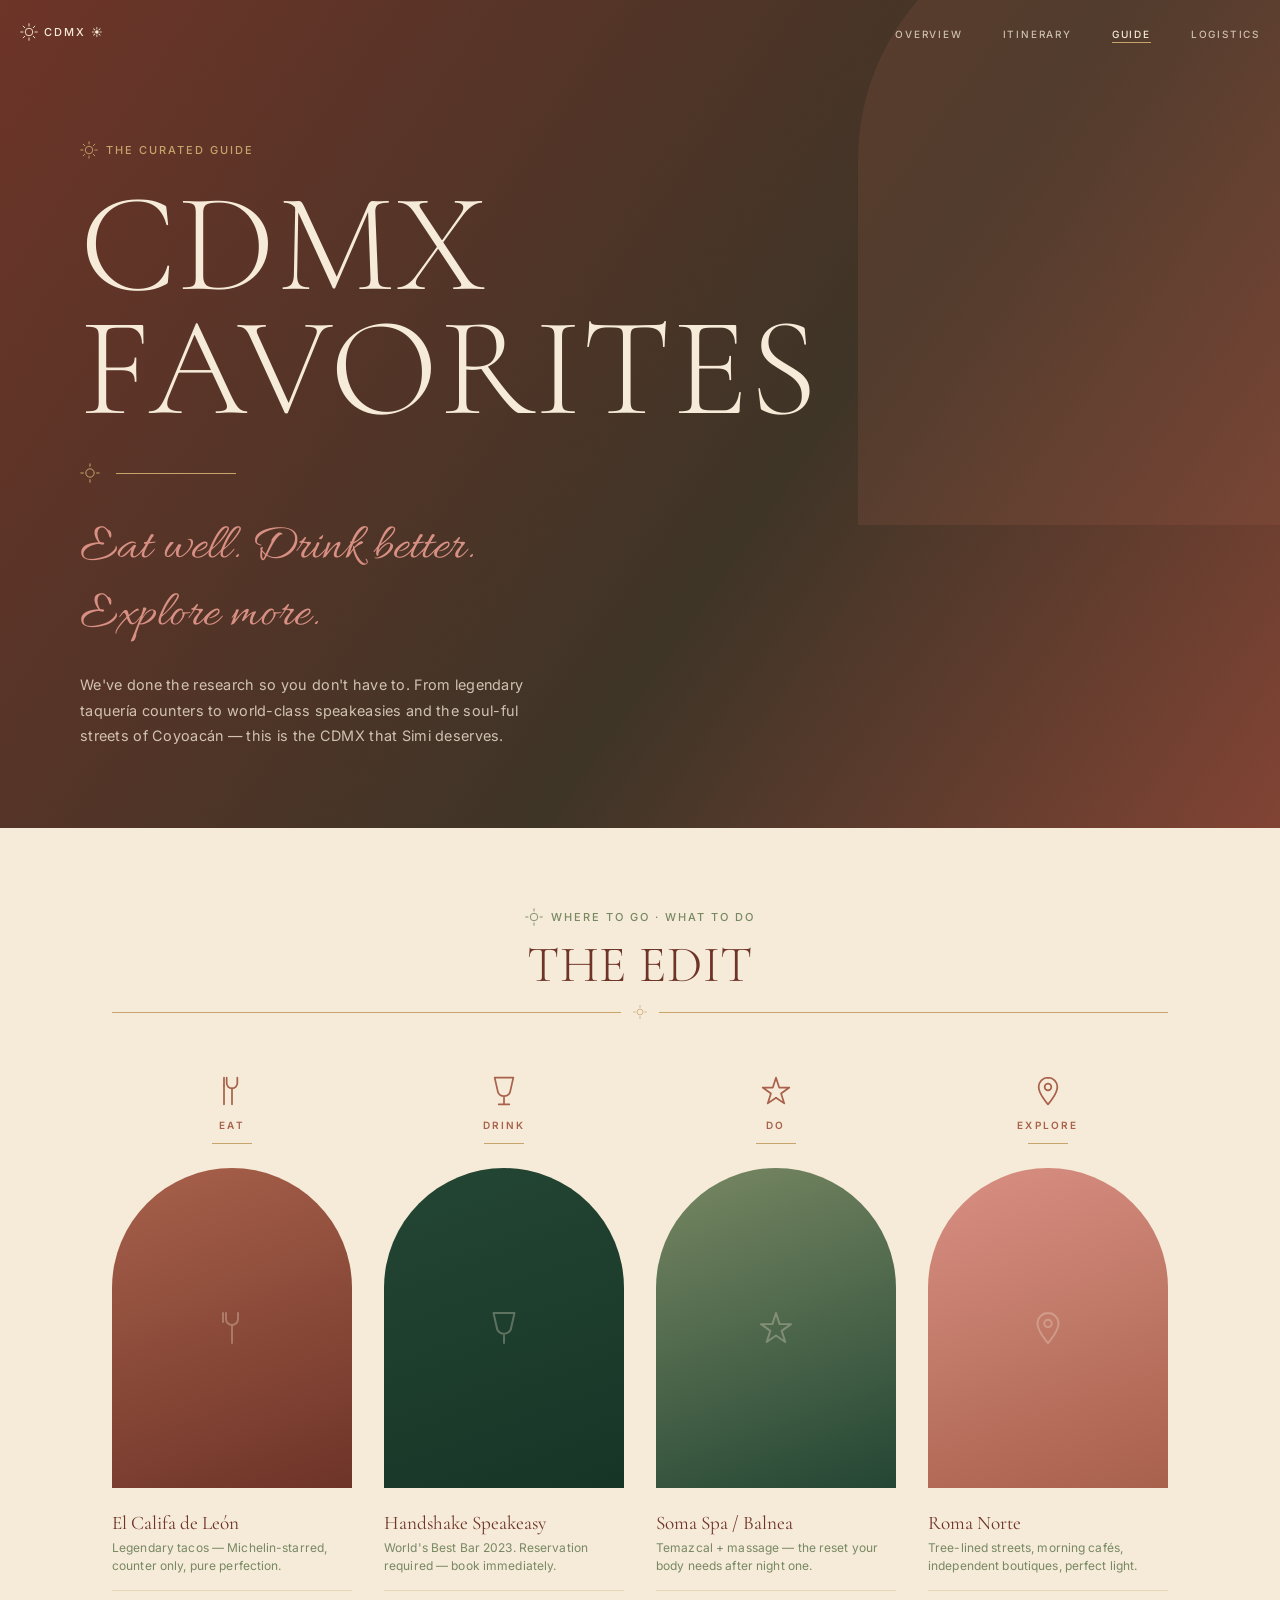
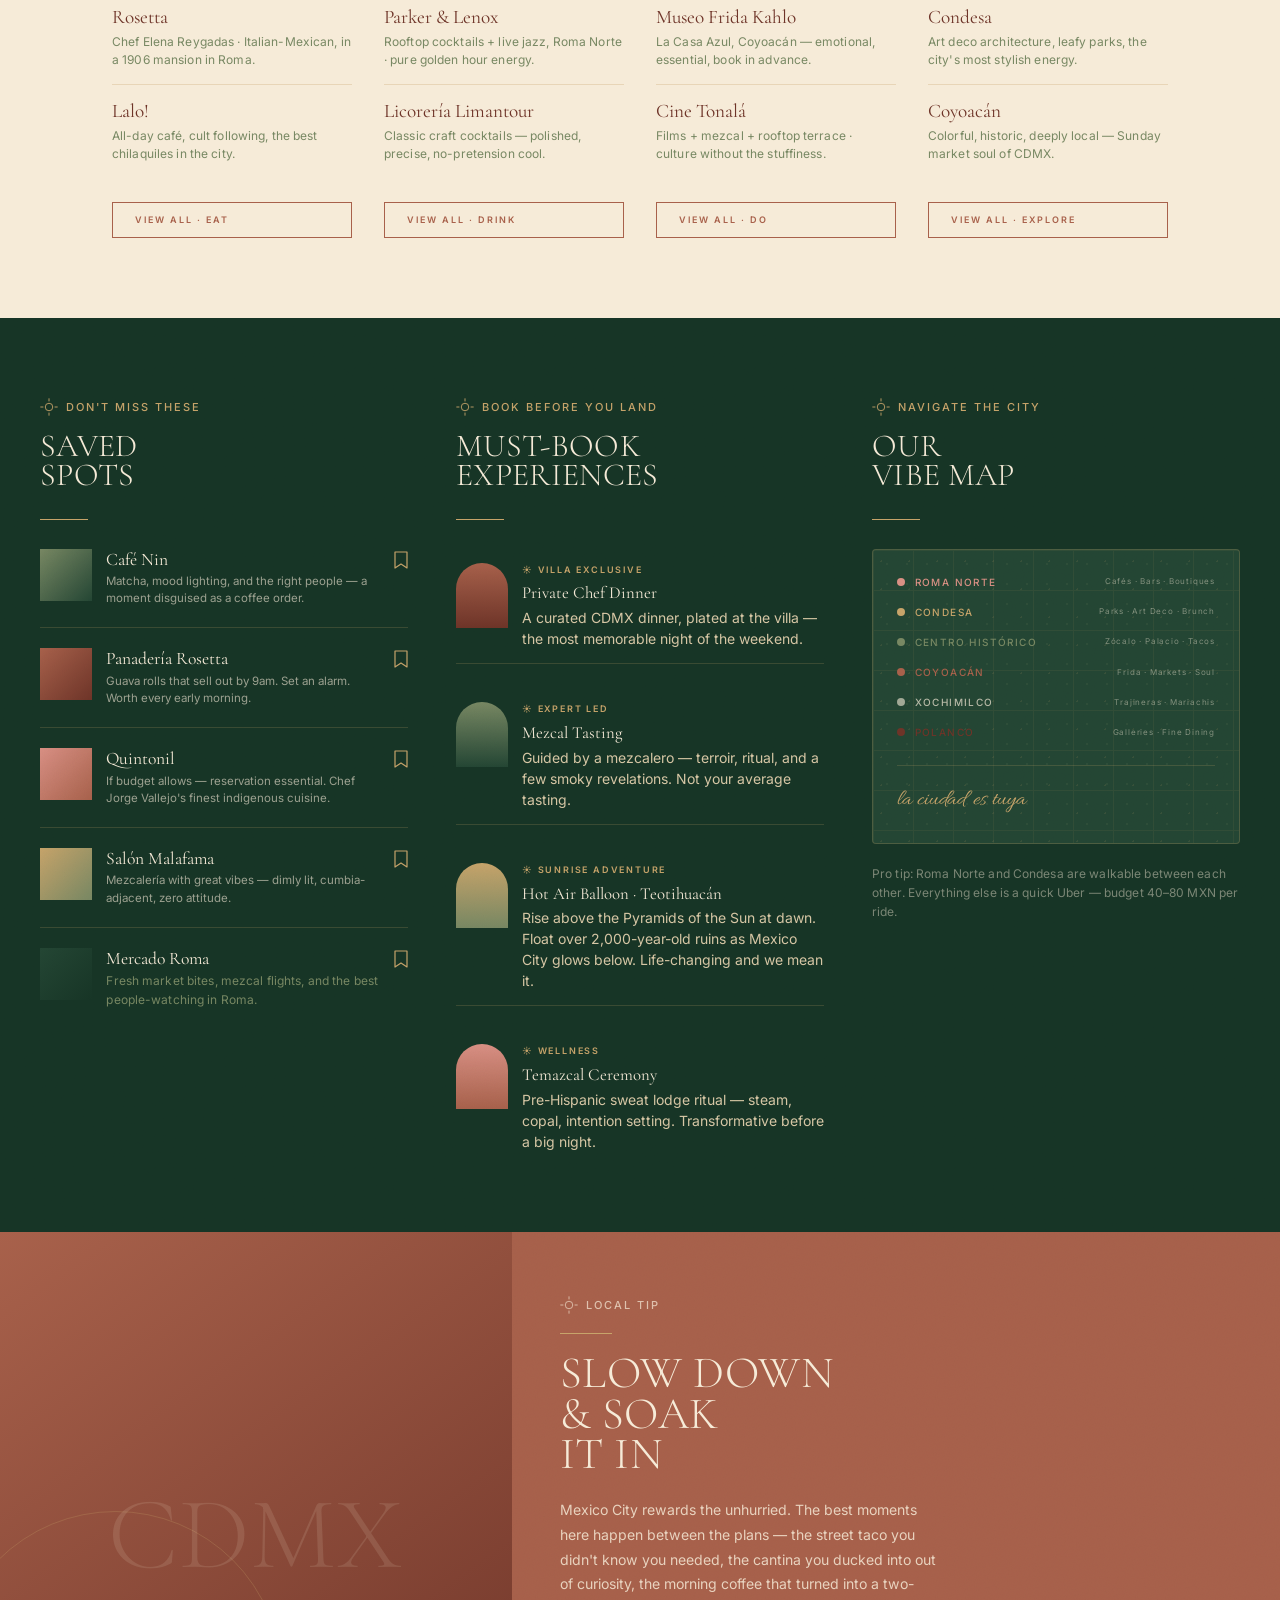
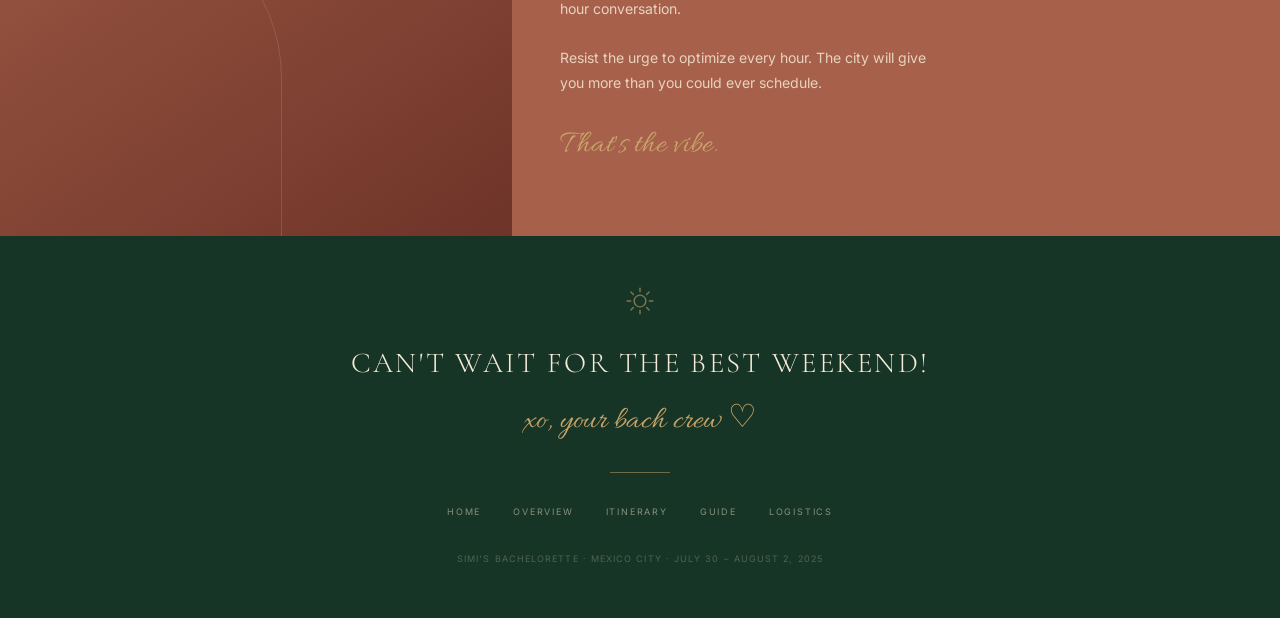
==== guide.html @ e6589596 "Build out full site — CSS system, all 5 pages, unified class names - Add layered CSS system: tokens " ====
<!DOCTYPE html>
<html lang="en">
<head>
  <meta charset="UTF-8" />
  <meta name="viewport" content="width=device-width, initial-scale=1.0" />
  <title>The Guide · Simi's Bachelorette · CDMX</title>

  <!-- Google Fonts -->
  <link rel="preconnect" href="https://fonts.googleapis.com" />
  <link rel="preconnect" href="https://fonts.gstatic.com" crossorigin />
  <link href="https://fonts.googleapis.com/css2?family=Cormorant+Garamond:ital,wght@0,300;0,400;0,500;0,600;1,300;1,400&family=Inter:wght@300;400;500;600&family=Allura&display=swap" rel="stylesheet" />
  <link rel="stylesheet" href="css/guide.css" />
  <link rel="stylesheet" href="css/responsive.css" />

</head>

<body>

  <!-- =========================================================
       NAVIGATION
  ========================================================= -->
  <nav class="site-nav" aria-label="Main navigation">

    <!-- Logo -->
    <a href="index.html" class="nav-logo">
      <!-- Sun / face SVG -->
      <svg class="sun-icon" viewBox="0 0 24 24" fill="none" xmlns="http://www.w3.org/2000/svg" aria-hidden="true">
        <circle cx="12" cy="12" r="5" stroke="currentColor" stroke-width="1.2"/>
        <line x1="12" y1="1" x2="12" y2="4" stroke="currentColor" stroke-width="1.2" stroke-linecap="round"/>
        <line x1="12" y1="20" x2="12" y2="23" stroke="currentColor" stroke-width="1.2" stroke-linecap="round"/>
        <line x1="1" y1="12" x2="4" y2="12" stroke="currentColor" stroke-width="1.2" stroke-linecap="round"/>
        <line x1="20" y1="12" x2="23" y2="12" stroke="currentColor" stroke-width="1.2" stroke-linecap="round"/>
        <line x1="4.22" y1="4.22" x2="6.34" y2="6.34" stroke="currentColor" stroke-width="1.2" stroke-linecap="round"/>
        <line x1="17.66" y1="17.66" x2="19.78" y2="19.78" stroke="currentColor" stroke-width="1.2" stroke-linecap="round"/>
        <line x1="19.78" y1="4.22" x2="17.66" y2="6.34" stroke="currentColor" stroke-width="1.2" stroke-linecap="round"/>
        <line x1="6.34" y1="17.66" x2="4.22" y2="19.78" stroke="currentColor" stroke-width="1.2" stroke-linecap="round"/>
      </svg>
      CDMX ☀
    </a>

    <!-- Desktop nav links -->
    <ul class="nav-links" id="navLinks">
      <li><a href="overview.html">Overview</a></li>
      <li><a href="itinerary.html">Itinerary</a></li>
      <li><a href="guide.html" class="active">Guide</a></li>
      <li><a href="logistics.html">Logistics</a></li>
    </ul>

    <!-- Mobile hamburger -->
    <button class="nav-hamburger" id="navToggle" aria-label="Toggle menu">
      <span></span>
      <span></span>
      <span></span>
    </button>

  </nav>


  <!-- =========================================================
       1. HERO
  ========================================================= -->
  <section class="guide-hero grain-overlay">
    <div class="guide-hero__bg"></div>
    <div class="guide-hero__arch-deco"></div>

    <div class="guide-hero__content container">

      <!-- Eyebrow -->
      <p class="eyebrow guide-hero__eyebrow">
        <svg class="sun-icon" viewBox="0 0 24 24" fill="none" aria-hidden="true">
          <circle cx="12" cy="12" r="5" stroke="currentColor" stroke-width="1.2"/>
          <line x1="12" y1="1" x2="12" y2="4" stroke="currentColor" stroke-width="1.2" stroke-linecap="round"/>
          <line x1="12" y1="20" x2="12" y2="23" stroke="currentColor" stroke-width="1.2" stroke-linecap="round"/>
          <line x1="1" y1="12" x2="4" y2="12" stroke="currentColor" stroke-width="1.2" stroke-linecap="round"/>
          <line x1="20" y1="12" x2="23" y2="12" stroke="currentColor" stroke-width="1.2" stroke-linecap="round"/>
          <line x1="4.22" y1="4.22" x2="6.34" y2="6.34" stroke="currentColor" stroke-width="1.2" stroke-linecap="round"/>
          <line x1="17.66" y1="17.66" x2="19.78" y2="19.78" stroke="currentColor" stroke-width="1.2" stroke-linecap="round"/>
          <line x1="19.78" y1="4.22" x2="17.66" y2="6.34" stroke="currentColor" stroke-width="1.2" stroke-linecap="round"/>
          <line x1="6.34" y1="17.66" x2="4.22" y2="19.78" stroke="currentColor" stroke-width="1.2" stroke-linecap="round"/>
        </svg>
        The Curated Guide
      </p>

      <!-- Headline -->
      <h1 class="guide-hero__headline">
        CDMX<br>FAVORITES
      </h1>

      <!-- Ornament line -->
      <div class="guide-hero__ornament">
        <svg width="20" height="20" viewBox="0 0 24 24" fill="none" aria-hidden="true">
          <circle cx="12" cy="12" r="5" stroke="#C7A46A" stroke-width="1.2"/>
          <line x1="12" y1="1" x2="12" y2="4" stroke="#C7A46A" stroke-width="1.2" stroke-linecap="round"/>
          <line x1="12" y1="20" x2="12" y2="23" stroke="#C7A46A" stroke-width="1.2" stroke-linecap="round"/>
          <line x1="1" y1="12" x2="4" y2="12" stroke="#C7A46A" stroke-width="1.2" stroke-linecap="round"/>
          <line x1="20" y1="12" x2="23" y2="12" stroke="#C7A46A" stroke-width="1.2" stroke-linecap="round"/>
        </svg>
      </div>

      <!-- Script -->
      <span class="guide-hero__script">Eat well. Drink better.<br>Explore more.</span>

      <!-- Body -->
      <p class="guide-hero__body">
        We've done the research so you don't have to. From legendary taquería counters
        to world-class speakeasies and the soul-ful streets of Coyoacán — this is the
        CDMX that Simi deserves.
      </p>

    </div>
  </section>


  <!-- =========================================================
       2. CATEGORY GRID
  ========================================================= -->
  <section class="category-section">
    <div class="container">

      <!-- Section header -->
      <div class="category-section__header">
        <p class="eyebrow category-section__pre-eyebrow">
          <svg class="sun-icon" viewBox="0 0 24 24" fill="none" aria-hidden="true" style="color: var(--color-sage);">
            <circle cx="12" cy="12" r="5" stroke="currentColor" stroke-width="1.2"/>
            <line x1="12" y1="1" x2="12" y2="4" stroke="currentColor" stroke-width="1.2" stroke-linecap="round"/>
            <line x1="12" y1="20" x2="12" y2="23" stroke="currentColor" stroke-width="1.2" stroke-linecap="round"/>
            <line x1="1" y1="12" x2="4" y2="12" stroke="currentColor" stroke-width="1.2" stroke-linecap="round"/>
            <line x1="20" y1="12" x2="23" y2="12" stroke="currentColor" stroke-width="1.2" stroke-linecap="round"/>
          </svg>
          Where to go · What to do
        </p>
        <h2 class="category-section__title">The Edit</h2>
        <div class="gold-divider--centered" aria-hidden="true">
          <svg width="14" height="14" viewBox="0 0 24 24" fill="none">
            <circle cx="12" cy="12" r="5" stroke="#C7A46A" stroke-width="1.3"/>
            <line x1="12" y1="1" x2="12" y2="4" stroke="#C7A46A" stroke-width="1.3" stroke-linecap="round"/>
            <line x1="12" y1="20" x2="12" y2="23" stroke="#C7A46A" stroke-width="1.3" stroke-linecap="round"/>
            <line x1="1" y1="12" x2="4" y2="12" stroke="#C7A46A" stroke-width="1.3" stroke-linecap="round"/>
            <line x1="20" y1="12" x2="23" y2="12" stroke="#C7A46A" stroke-width="1.3" stroke-linecap="round"/>
          </svg>
        </div>
      </div>

      <!-- 4-column grid -->
      <div class="category-grid">

        <!-- ── EAT ── -->
        <div class="category-col">
          <div class="category-col__header">
            <!-- Fork icon -->
            <svg class="category-col__icon" viewBox="0 0 24 24" fill="none" aria-hidden="true">
              <path d="M8 2v4a4 4 0 0 0 4 4 4 4 0 0 0 4-4V2" stroke="currentColor" stroke-width="1.3" stroke-linecap="round"/>
              <line x1="12" y1="10" x2="12" y2="22" stroke="currentColor" stroke-width="1.3" stroke-linecap="round"/>
              <path d="M6 2v6" stroke="currentColor" stroke-width="1.3" stroke-linecap="round"/>
              <line x1="6" y1="8" x2="6" y2="22" stroke="currentColor" stroke-width="1.3" stroke-linecap="round"/>
            </svg>
            <span class="category-col__label">EAT</span>
            <div class="category-col__divider"></div>
          </div>

          <!-- Arched image -->
          <div class="category-col__arch" aria-hidden="true">
            <!-- images/guide-eat.jpg when available -->
            <div style="width:100%;height:100%;background:linear-gradient(160deg,#A8614B 0%,#6E3428 100%);display:flex;align-items:center;justify-content:center;">
              <svg width="36" height="36" viewBox="0 0 24 24" fill="none" opacity="0.3">
                <path d="M8 2v4a4 4 0 0 0 4 4 4 4 0 0 0 4-4V2" stroke="#F6EBD8" stroke-width="1.3" stroke-linecap="round"/>
                <line x1="12" y1="10" x2="12" y2="22" stroke="#F6EBD8" stroke-width="1.3" stroke-linecap="round"/>
                <path d="M6 2v6" stroke="#F6EBD8" stroke-width="1.3" stroke-linecap="round"/>
              </svg>
            </div>
          </div>

          <!-- Venues -->
          <ul class="category-col__venues">
            <li class="venue-item">
              <h3 class="venue-item__name">El Califa de León</h3>
              <p class="venue-item__desc">Legendary tacos — Michelin-starred, counter only, pure perfection.</p>
            </li>
            <li class="venue-item">
              <h3 class="venue-item__name">Rosetta</h3>
              <p class="venue-item__desc">Chef Elena Reygadas · Italian-Mexican, in a 1906 mansion in Roma.</p>
            </li>
            <li class="venue-item">
              <h3 class="venue-item__name">Lalo!</h3>
              <p class="venue-item__desc">All-day café, cult following, the best chilaquiles in the city.</p>
            </li>
          </ul>

          <!-- CTA -->
          <a href="#" class="btn-outline category-col__cta" style="color:var(--color-terracotta);">
            <span>View All · Eat</span>
          </a>
        </div>

        <!-- ── DRINK ── -->
        <div class="category-col">
          <div class="category-col__header">
            <!-- Glass icon -->
            <svg class="category-col__icon" viewBox="0 0 24 24" fill="none" aria-hidden="true">
              <path d="M5 2l2.5 11a5 5 0 0 0 9 0L19 2H5z" stroke="currentColor" stroke-width="1.3" stroke-linejoin="round"/>
              <line x1="12" y1="17" x2="12" y2="22" stroke="currentColor" stroke-width="1.3" stroke-linecap="round"/>
              <line x1="8" y1="22" x2="16" y2="22" stroke="currentColor" stroke-width="1.3" stroke-linecap="round"/>
            </svg>
            <span class="category-col__label">DRINK</span>
            <div class="category-col__divider"></div>
          </div>

          <!-- Arched image -->
          <div class="category-col__arch" aria-hidden="true">
            <div style="width:100%;height:100%;background:linear-gradient(160deg,#244634 0%,#173526 100%);display:flex;align-items:center;justify-content:center;">
              <svg width="36" height="36" viewBox="0 0 24 24" fill="none" opacity="0.3">
                <path d="M5 2l2.5 11a5 5 0 0 0 9 0L19 2H5z" stroke="#F6EBD8" stroke-width="1.3" stroke-linejoin="round"/>
                <line x1="12" y1="17" x2="12" y2="22" stroke="#F6EBD8" stroke-width="1.3" stroke-linecap="round"/>
              </svg>
            </div>
          </div>

          <!-- Venues -->
          <ul class="category-col__venues">
            <li class="venue-item">
              <h3 class="venue-item__name">Handshake Speakeasy</h3>
              <p class="venue-item__desc">World's Best Bar 2023. Reservation required — book immediately.</p>
            </li>
            <li class="venue-item">
              <h3 class="venue-item__name">Parker & Lenox</h3>
              <p class="venue-item__desc">Rooftop cocktails + live jazz, Roma Norte · pure golden hour energy.</p>
            </li>
            <li class="venue-item">
              <h3 class="venue-item__name">Licorería Limantour</h3>
              <p class="venue-item__desc">Classic craft cocktails — polished, precise, no-pretension cool.</p>
            </li>
          </ul>

          <a href="#" class="btn-outline category-col__cta" style="color:var(--color-terracotta);">
            <span>View All · Drink</span>
          </a>
        </div>

        <!-- ── DO ── -->
        <div class="category-col">
          <div class="category-col__header">
            <!-- Sparkle / activity icon -->
            <svg class="category-col__icon" viewBox="0 0 24 24" fill="none" aria-hidden="true">
              <path d="M12 2l2.4 7.4H22l-6.2 4.5 2.4 7.4L12 17l-6.2 4.3 2.4-7.4L2 9.4h7.6L12 2z" stroke="currentColor" stroke-width="1.3" stroke-linejoin="round"/>
            </svg>
            <span class="category-col__label">DO</span>
            <div class="category-col__divider"></div>
          </div>

          <!-- Arched image -->
          <div class="category-col__arch" aria-hidden="true">
            <div style="width:100%;height:100%;background:linear-gradient(160deg,#788863 0%,#244634 100%);display:flex;align-items:center;justify-content:center;">
              <svg width="36" height="36" viewBox="0 0 24 24" fill="none" opacity="0.3">
                <path d="M12 2l2.4 7.4H22l-6.2 4.5 2.4 7.4L12 17l-6.2 4.3 2.4-7.4L2 9.4h7.6L12 2z" stroke="#F6EBD8" stroke-width="1.3" stroke-linejoin="round"/>
              </svg>
            </div>
          </div>

          <!-- Venues -->
          <ul class="category-col__venues">
            <li class="venue-item">
              <h3 class="venue-item__name">Soma Spa / Balnea</h3>
              <p class="venue-item__desc">Temazcal + massage — the reset your body needs after night one.</p>
            </li>
            <li class="venue-item">
              <h3 class="venue-item__name">Museo Frida Kahlo</h3>
              <p class="venue-item__desc">La Casa Azul, Coyoacán — emotional, essential, book in advance.</p>
            </li>
            <li class="venue-item">
              <h3 class="venue-item__name">Cine Tonalá</h3>
              <p class="venue-item__desc">Films + mezcal + rooftop terrace · culture without the stuffiness.</p>
            </li>
          </ul>

          <a href="#" class="btn-outline category-col__cta" style="color:var(--color-terracotta);">
            <span>View All · Do</span>
          </a>
        </div>

        <!-- ── EXPLORE ── -->
        <div class="category-col">
          <div class="category-col__header">
            <!-- Map pin icon -->
            <svg class="category-col__icon" viewBox="0 0 24 24" fill="none" aria-hidden="true">
              <path d="M12 2C8.13 2 5 5.13 5 9c0 5.25 7 13 7 13s7-7.75 7-13c0-3.87-3.13-7-7-7z" stroke="currentColor" stroke-width="1.3" stroke-linejoin="round"/>
              <circle cx="12" cy="9" r="2.5" stroke="currentColor" stroke-width="1.3"/>
            </svg>
            <span class="category-col__label">EXPLORE</span>
            <div class="category-col__divider"></div>
          </div>

          <!-- Arched image -->
          <div class="category-col__arch" aria-hidden="true">
            <div style="width:100%;height:100%;background:linear-gradient(160deg,#D99084 0%,#A8614B 100%);display:flex;align-items:center;justify-content:center;">
              <svg width="36" height="36" viewBox="0 0 24 24" fill="none" opacity="0.3">
                <path d="M12 2C8.13 2 5 5.13 5 9c0 5.25 7 13 7 13s7-7.75 7-13c0-3.87-3.13-7-7-7z" stroke="#F6EBD8" stroke-width="1.3" stroke-linejoin="round"/>
                <circle cx="12" cy="9" r="2.5" stroke="#F6EBD8" stroke-width="1.3"/>
              </svg>
            </div>
          </div>

          <!-- Venues -->
          <ul class="category-col__venues">
            <li class="venue-item">
              <h3 class="venue-item__name">Roma Norte</h3>
              <p class="venue-item__desc">Tree-lined streets, morning cafés, independent boutiques, perfect light.</p>
            </li>
            <li class="venue-item">
              <h3 class="venue-item__name">Condesa</h3>
              <p class="venue-item__desc">Art deco architecture, leafy parks, the city's most stylish energy.</p>
            </li>
            <li class="venue-item">
              <h3 class="venue-item__name">Coyoacán</h3>
              <p class="venue-item__desc">Colorful, historic, deeply local — Sunday market soul of CDMX.</p>
            </li>
          </ul>

          <a href="#" class="btn-outline category-col__cta" style="color:var(--color-terracotta);">
            <span>View All · Explore</span>
          </a>
        </div>

      </div><!-- /category-grid -->
    </div><!-- /container -->
  </section>


  <!-- =========================================================
       3. DARK SECTION — SAVED SPOTS / EXPERIENCES / MAP
  ========================================================= -->
  <section class="dark-section grain-overlay">

    <div class="dark-section__inner">

      <!-- ── COL 1: SAVED SPOTS ── -->
      <div class="dark-col dark-col--saved">
        <p class="eyebrow dark-col__eyebrow">
          <svg class="sun-icon" viewBox="0 0 24 24" fill="none" aria-hidden="true">
            <circle cx="12" cy="12" r="5" stroke="currentColor" stroke-width="1.2"/>
            <line x1="12" y1="1" x2="12" y2="4" stroke="currentColor" stroke-width="1.2" stroke-linecap="round"/>
            <line x1="12" y1="20" x2="12" y2="23" stroke="currentColor" stroke-width="1.2" stroke-linecap="round"/>
            <line x1="1" y1="12" x2="4" y2="12" stroke="currentColor" stroke-width="1.2" stroke-linecap="round"/>
            <line x1="20" y1="12" x2="23" y2="12" stroke="currentColor" stroke-width="1.2" stroke-linecap="round"/>
          </svg>
          Don't miss these
        </p>
        <h2 class="dark-col__title">Saved<br>Spots</h2>
        <div class="dark-col__gold-line"></div>

        <ul class="saved-spots-list">

          <li class="saved-spot">
            <div class="saved-spot__thumb" aria-hidden="true" style="background:linear-gradient(135deg,#788863,#244634);"></div>
            <div class="saved-spot__info">
              <h3 class="saved-spot__name">Café Nin</h3>
              <p class="saved-spot__desc">Matcha, mood lighting, and the right people — a moment disguised as a coffee order.</p>
            </div>
            <svg class="saved-spot__bookmark" width="14" height="18" viewBox="0 0 14 18" fill="none" aria-hidden="true">
              <path d="M1 1h12v16l-6-4-6 4V1z" stroke="currentColor" stroke-width="1.2" stroke-linejoin="round"/>
            </svg>
          </li>

          <li class="saved-spot">
            <div class="saved-spot__thumb" aria-hidden="true" style="background:linear-gradient(135deg,#A8614B,#6E3428);"></div>
            <div class="saved-spot__info">
              <h3 class="saved-spot__name">Panadería Rosetta</h3>
              <p class="saved-spot__desc">Guava rolls that sell out by 9am. Set an alarm. Worth every early morning.</p>
            </div>
            <svg class="saved-spot__bookmark" width="14" height="18" viewBox="0 0 14 18" fill="none" aria-hidden="true">
              <path d="M1 1h12v16l-6-4-6 4V1z" stroke="currentColor" stroke-width="1.2" stroke-linejoin="round"/>
            </svg>
          </li>

          <li class="saved-spot">
            <div class="saved-spot__thumb" aria-hidden="true" style="background:linear-gradient(135deg,#D99084,#A8614B);"></div>
            <div class="saved-spot__info">
              <h3 class="saved-spot__name">Quintonil</h3>
              <p class="saved-spot__desc">If budget allows — reservation essential. Chef Jorge Vallejo's finest indigenous cuisine.</p>
            </div>
            <svg class="saved-spot__bookmark" width="14" height="18" viewBox="0 0 14 18" fill="none" aria-hidden="true">
              <path d="M1 1h12v16l-6-4-6 4V1z" stroke="currentColor" stroke-width="1.2" stroke-linejoin="round"/>
            </svg>
          </li>

          <li class="saved-spot">
            <div class="saved-spot__thumb" aria-hidden="true" style="background:linear-gradient(135deg,#C7A46A,#788863);"></div>
            <div class="saved-spot__info">
              <h3 class="saved-spot__name">Salón Malafama</h3>
              <p class="saved-spot__desc">Mezcalería with great vibes — dimly lit, cumbia-adjacent, zero attitude.</p>
            </div>
            <svg class="saved-spot__bookmark" width="14" height="18" viewBox="0 0 14 18" fill="none" aria-hidden="true">
              <path d="M1 1h12v16l-6-4-6 4V1z" stroke="currentColor" stroke-width="1.2" stroke-linejoin="round"/>
            </svg>
          </li>

          <li class="saved-spot">
            <div class="saved-spot__thumb" aria-hidden="true" style="background:linear-gradient(135deg,#244634,#173526);"></div>
            <div class="saved-spot__info">
              <h3 class="saved-spot__name">Mercado Roma</h3>
              <p class="venue-item__desc">Fresh market bites, mezcal flights, and the best people-watching in Roma.</p>
            </div>
            <svg class="saved-spot__bookmark" width="14" height="18" viewBox="0 0 14 18" fill="none" aria-hidden="true">
              <path d="M1 1h12v16l-6-4-6 4V1z" stroke="currentColor" stroke-width="1.2" stroke-linejoin="round"/>
            </svg>
          </li>

        </ul>
      </div>


      <!-- ── COL 2: MUST-BOOK EXPERIENCES ── -->
      <div class="dark-col dark-col--experiences">
        <p class="eyebrow dark-col__eyebrow">
          <svg class="sun-icon" viewBox="0 0 24 24" fill="none" aria-hidden="true">
            <circle cx="12" cy="12" r="5" stroke="currentColor" stroke-width="1.2"/>
            <line x1="12" y1="1" x2="12" y2="4" stroke="currentColor" stroke-width="1.2" stroke-linecap="round"/>
            <line x1="12" y1="20" x2="12" y2="23" stroke="currentColor" stroke-width="1.2" stroke-linecap="round"/>
            <line x1="1" y1="12" x2="4" y2="12" stroke="currentColor" stroke-width="1.2" stroke-linecap="round"/>
            <line x1="20" y1="12" x2="23" y2="12" stroke="currentColor" stroke-width="1.2" stroke-linecap="round"/>
          </svg>
          Book before you land
        </p>
        <h2 class="dark-col__title">Must-Book<br>Experiences</h2>
        <div class="dark-col__gold-line"></div>

        <ul class="experiences-list">

          <li class="experience-item">
            <div class="experience-item__arch" aria-hidden="true" style="background:linear-gradient(180deg,#A8614B,#6E3428);"></div>
            <div class="experience-item__info">
              <p class="experience-item__label">☀ Villa Exclusive</p>
              <h3 class="experience-item__title">Private Chef Dinner</h3>
              <p class="experience-item__desc">A curated CDMX dinner, plated at the villa — the most memorable night of the weekend.</p>
            </div>
          </li>

          <li class="experience-item">
            <div class="experience-item__arch" aria-hidden="true" style="background:linear-gradient(180deg,#788863,#244634);"></div>
            <div class="experience-item__info">
              <p class="experience-item__label">☀ Expert Led</p>
              <h3 class="experience-item__title">Mezcal Tasting</h3>
              <p class="experience-item__desc">Guided by a mezcalero — terroir, ritual, and a few smoky revelations. Not your average tasting.</p>
            </div>
          </li>

          <li class="experience-item">
            <div class="experience-item__arch" aria-hidden="true" style="background:linear-gradient(180deg,#C7A46A,#788863);"></div>
            <div class="experience-item__info">
              <p class="experience-item__label">☀ Sunrise Adventure</p>
              <h3 class="experience-item__title">Hot Air Balloon · Teotihuacán</h3>
              <p class="experience-item__desc">Rise above the Pyramids of the Sun at dawn. Float over 2,000-year-old ruins as Mexico City glows below. Life-changing and we mean it.</p>
            </div>
          </li>

          <li class="experience-item">
            <div class="experience-item__arch" aria-hidden="true" style="background:linear-gradient(180deg,#D99084,#A8614B);"></div>
            <div class="experience-item__info">
              <p class="experience-item__label">☀ Wellness</p>
              <h3 class="experience-item__title">Temazcal Ceremony</h3>
              <p class="experience-item__desc">Pre-Hispanic sweat lodge ritual — steam, copal, intention setting. Transformative before a big night.</p>
            </div>
          </li>

        </ul>
      </div>


      <!-- ── COL 3: VIBE MAP ── -->
      <div class="dark-col dark-col--map">
        <p class="eyebrow dark-col__eyebrow">
          <svg class="sun-icon" viewBox="0 0 24 24" fill="none" aria-hidden="true">
            <circle cx="12" cy="12" r="5" stroke="currentColor" stroke-width="1.2"/>
            <line x1="12" y1="1" x2="12" y2="4" stroke="currentColor" stroke-width="1.2" stroke-linecap="round"/>
            <line x1="12" y1="20" x2="12" y2="23" stroke="currentColor" stroke-width="1.2" stroke-linecap="round"/>
            <line x1="1" y1="12" x2="4" y2="12" stroke="currentColor" stroke-width="1.2" stroke-linecap="round"/>
            <line x1="20" y1="12" x2="23" y2="12" stroke="currentColor" stroke-width="1.2" stroke-linecap="round"/>
          </svg>
          Navigate the city
        </p>
        <h2 class="dark-col__title">Our<br>Vibe Map</h2>
        <div class="dark-col__gold-line"></div>

        <!-- Styled map card -->
        <div class="vibe-map-card">
          <div class="vibe-map-card__bg"></div>
          <div class="vibe-map-card__lines"></div>

          <div class="vibe-map-card__pins">

            <div class="map-pin">
              <div class="map-pin__dot" style="background:#D99084;"></div>
              <span class="map-pin__label" style="color:#D99084;">Roma Norte</span>
              <span class="map-pin__note">Cafés · Bars · Boutiques</span>
            </div>

            <div class="map-pin">
              <div class="map-pin__dot" style="background:#C7A46A;"></div>
              <span class="map-pin__label" style="color:#C7A46A;">Condesa</span>
              <span class="map-pin__note">Parks · Art Deco · Brunch</span>
            </div>

            <div class="map-pin">
              <div class="map-pin__dot" style="background:#788863;"></div>
              <span class="map-pin__label" style="color:#788863;">Centro Histórico</span>
              <span class="map-pin__note">Zócalo · Palacio · Tacos</span>
            </div>

            <div class="map-pin">
              <div class="map-pin__dot" style="background:#A8614B;"></div>
              <span class="map-pin__label" style="color:#A8614B;">Coyoacán</span>
              <span class="map-pin__note">Frida · Markets · Soul</span>
            </div>

            <div class="map-pin">
              <div class="map-pin__dot" style="background:rgba(246,235,216,0.6);"></div>
              <span class="map-pin__label" style="color:rgba(246,235,216,0.7);">Xochimilco</span>
              <span class="map-pin__note">Trajineras · Mariachis</span>
            </div>

            <div class="map-pin">
              <div class="map-pin__dot" style="background:#6E3428;"></div>
              <span class="map-pin__label" style="color:#6E3428;">Polanco</span>
              <span class="map-pin__note">Galleries · Fine Dining</span>
            </div>

          </div>

          <div class="vibe-map-card__footer">
            <span class="vibe-map-card__script">la ciudad es tuya</span>
          </div>
        </div>

        <!-- Tip note below map -->
        <p style="margin-top:1.25rem; font-family:var(--font-sans); font-size:0.75rem; color:rgba(246,235,216,0.45); line-height:1.6; letter-spacing:0.01em;">
          Pro tip: Roma Norte and Condesa are walkable between each other. Everything else is a quick Uber — budget 40–80 MXN per ride.
        </p>

      </div>

    </div><!-- /dark-section__inner -->
  </section>


  <!-- =========================================================
       4. LOCAL TIP BANNER
  ========================================================= -->
  <div class="tip-banner">

    <!-- Left: image -->
    <div class="tip-banner__image tip-banner__image--placeholder" aria-hidden="true">
      <!-- images/guide-tip.jpg when available -->
      <div class="tip-banner__arch-deco" aria-hidden="true"></div>
      <!-- Decorative typography stamp -->
      <div style="position:absolute;inset:0;display:flex;flex-direction:column;align-items:center;justify-content:center;z-index:2;padding:2rem;text-align:center;">
        <span style="font-family:var(--font-display);font-size:clamp(3rem,8vw,7rem);font-weight:300;line-height:0.88;letter-spacing:0.01em;text-transform:uppercase;color:rgba(246,235,216,0.12);">CDMX</span>
      </div>
    </div>

    <!-- Right: content -->
    <div class="tip-banner__content">
      <p class="eyebrow tip-banner__eyebrow">
        <svg class="sun-icon" viewBox="0 0 24 24" fill="none" aria-hidden="true" style="color:rgba(246,235,216,0.7);">
          <circle cx="12" cy="12" r="5" stroke="currentColor" stroke-width="1.2"/>
          <line x1="12" y1="1" x2="12" y2="4" stroke="currentColor" stroke-width="1.2" stroke-linecap="round"/>
          <line x1="12" y1="20" x2="12" y2="23" stroke="currentColor" stroke-width="1.2" stroke-linecap="round"/>
          <line x1="1" y1="12" x2="4" y2="12" stroke="currentColor" stroke-width="1.2" stroke-linecap="round"/>
          <line x1="20" y1="12" x2="23" y2="12" stroke="currentColor" stroke-width="1.2" stroke-linecap="round"/>
        </svg>
        Local Tip
      </p>
      <div class="tip-banner__ornament"></div>
      <h2 class="tip-banner__headline">Slow Down<br>& Soak<br>It In</h2>
      <p class="tip-banner__body">
        Mexico City rewards the unhurried. The best moments here happen between the plans —
        the street taco you didn't know you needed, the cantina you ducked into out of curiosity,
        the morning coffee that turned into a two-hour conversation.
        <br><br>
        Resist the urge to optimize every hour. The city will give you more than you could ever schedule.
      </p>
      <span class="tip-banner__script">That's the vibe.</span>
    </div>

  </div>


  <!-- =========================================================
       5. FOOTER
  ========================================================= -->
  <footer class="site-footer">

    <!-- Sun icon -->
    <div class="site-footer__sun" style="width:28px;height:28px;">
      <svg viewBox="0 0 24 24" fill="none" aria-hidden="true">
        <circle cx="12" cy="12" r="5" stroke="#C7A46A" stroke-width="1.2"/>
        <line x1="12" y1="1" x2="12" y2="4" stroke="#C7A46A" stroke-width="1.2" stroke-linecap="round"/>
        <line x1="12" y1="20" x2="12" y2="23" stroke="#C7A46A" stroke-width="1.2" stroke-linecap="round"/>
        <line x1="1" y1="12" x2="4" y2="12" stroke="#C7A46A" stroke-width="1.2" stroke-linecap="round"/>
        <line x1="20" y1="12" x2="23" y2="12" stroke="#C7A46A" stroke-width="1.2" stroke-linecap="round"/>
        <line x1="4.22" y1="4.22" x2="6.34" y2="6.34" stroke="#C7A46A" stroke-width="1.2" stroke-linecap="round"/>
        <line x1="17.66" y1="17.66" x2="19.78" y2="19.78" stroke="#C7A46A" stroke-width="1.2" stroke-linecap="round"/>
        <line x1="19.78" y1="4.22" x2="17.66" y2="6.34" stroke="#C7A46A" stroke-width="1.2" stroke-linecap="round"/>
        <line x1="6.34" y1="17.66" x2="4.22" y2="19.78" stroke="#C7A46A" stroke-width="1.2" stroke-linecap="round"/>
      </svg>
    </div>

    <p class="site-footer__headline">Can't Wait for the Best Weekend!</p>
    <span class="site-footer__script">xo, your bach crew ♡</span>

    <div class="site-footer__divider"></div>

    <nav class="site-footer__nav" aria-label="Footer navigation">
      <a href="index.html">Home</a>
      <a href="overview.html">Overview</a>
      <a href="itinerary.html">Itinerary</a>
      <a href="guide.html">Guide</a>
      <a href="logistics.html">Logistics</a>
    </nav>

    <p class="site-footer__copy">Simi's Bachelorette · Mexico City · July 30 – August 2, 2025</p>

  </footer>


  <!-- =========================================================
       JS — Mobile nav toggle
  ========================================================= -->
  <script>
    (function () {
      var toggle = document.getElementById('navToggle');
      var links  = document.getElementById('navLinks');
      if (!toggle || !links) return;

      toggle.addEventListener('click', function () {
        var open = links.classList.toggle('is-open');
        toggle.setAttribute('aria-expanded', open ? 'true' : 'false');
        // Lock body scroll when menu is open
        document.body.style.overflow = open ? 'hidden' : '';
      });

      // Close menu when a link is clicked
      links.querySelectorAll('a').forEach(function (a) {
        a.addEventListener('click', function () {
          links.classList.remove('is-open');
          toggle.setAttribute('aria-expanded', 'false');
          document.body.style.overflow = '';
        });
      });
    })();
  </script>

</body>
</html>
---- css/guide.css ----
/* =========================================================
       DESIGN TOKENS
    ========================================================= */
    :root {
      --color-terracotta:      #A8614B;
      --color-terracotta-deep: #6E3428;
      --color-forest:          #173526;
      --color-forest-2:        #244634;
      --color-sage:            #788863;
      --color-cream:           #F6EBD8;
      --color-sand:            #D8C8A6;
      --color-candle-gold:     #C7A46A;
      --color-dusty-rose:      #D99084;
      --color-ink:             #27241D;

      --font-display: 'Cormorant Garamond', Georgia, serif;
      --font-sans:    'Inter', system-ui, sans-serif;
      --font-script:  'Allura', cursive;

      --max-w: 1200px;
      --section-pad-v: 5rem;
      --section-pad-h: 2rem;
    }

    /* =========================================================
       RESET & BASE
    ========================================================= */
    *, *::before, *::after { box-sizing: border-box; margin: 0; padding: 0; }

    html { scroll-behavior: smooth; }

    body {
      background-color: var(--color-cream);
      color: var(--color-ink);
      font-family: var(--font-sans);
      font-size: 16px;
      line-height: 1.65;
      -webkit-font-smoothing: antialiased;
    }

    img { display: block; width: 100%; height: 100%; object-fit: cover; }
    a { color: inherit; text-decoration: none; }
    ul { list-style: none; }

    /* =========================================================
       UTILITY CLASSES
    ========================================================= */
    .container {
      max-width: var(--max-w);
      margin: 0 auto;
      padding: 0 var(--section-pad-h);
    }

    /* Eyebrow label */
    .eyebrow {
      font-family: var(--font-sans);
      font-size: 11px;
      font-weight: 500;
      letter-spacing: 0.18em;
      text-transform: uppercase;
      display: flex;
      align-items: center;
      gap: 0.5rem;
    }

    /* Gold divider */
    .gold-divider {
      width: 100%;
      height: 1px;
      background: var(--color-candle-gold);
      position: relative;
    }
    .gold-divider--centered {
      display: flex;
      align-items: center;
      gap: 0.75rem;
    }
    .gold-divider--centered::before,
    .gold-divider--centered::after {
      content: '';
      flex: 1;
      height: 1px;
      background: var(--color-candle-gold);
    }

    /* Arched image mask */
    .arch-mask {
      overflow: hidden;
      border-radius: 999px 999px 0 0;
      aspect-ratio: 4 / 5;
      background-color: var(--color-sand);
      position: relative;
    }
    .arch-mask img {
      width: 100%;
      height: 100%;
      object-fit: cover;
      object-position: center top;
    }

    /* Arch placeholder (no image) */
    .arch-placeholder {
      overflow: hidden;
      border-radius: 999px 999px 0 0;
      aspect-ratio: 4 / 5;
      position: relative;
      display: flex;
      align-items: center;
      justify-content: center;
    }

    /* Grain texture overlay */
    .grain-overlay::before {
      content: '';
      position: absolute;
      inset: 0;
      background-image: url("data:image/svg+xml,%3Csvg xmlns='http://www.w3.org/2000/svg' width='200' height='200'%3E%3Cfilter id='n'%3E%3CfeTurbulence type='fractalNoise' baseFrequency='0.9' numOctaves='4' stitchTiles='stitch'/%3E%3C/filter%3E%3Crect width='200' height='200' filter='url(%23n)' opacity='1'/%3E%3C/svg%3E");
      opacity: 0.05;
      mix-blend-mode: multiply;
      pointer-events: none;
      z-index: 1;
    }

    /* Outline button */
    .btn-outline {
      display: inline-block;
      border: 1px solid currentColor;
      padding: 0.6rem 1.4rem;
      font-family: var(--font-sans);
      font-size: 10px;
      font-weight: 600;
      letter-spacing: 0.2em;
      text-transform: uppercase;
      background: transparent;
      cursor: pointer;
      transition: background 0.2s ease, color 0.2s ease;
    }
    .btn-outline:hover {
      background: currentColor;
    }
    .btn-outline:hover span {
      color: var(--color-cream);
    }

    /* Sun / face SVG icon (inline) */
    .sun-icon {
      display: inline-block;
      width: 18px;
      height: 18px;
      flex-shrink: 0;
    }
    .sun-icon-lg {
      display: inline-block;
      width: 36px;
      height: 36px;
    }

    /* =========================================================
       NAVIGATION
    ========================================================= */
    .site-nav {
      position: absolute;
      top: 0;
      left: 0;
      right: 0;
      z-index: 100;
      display: flex;
      align-items: center;
      justify-content: space-between;
      padding: 1.5rem 2rem;
    }

    .nav-logo {
      font-family: var(--font-sans);
      font-size: 11px;
      font-weight: 600;
      letter-spacing: 0.18em;
      text-transform: uppercase;
      color: var(--color-cream);
      display: flex;
      align-items: center;
      gap: 0.4rem;
    }

    .nav-links {
      display: flex;
      align-items: center;
      gap: 2rem;
    }

    .nav-links a {
      font-family: var(--font-sans);
      font-size: 10px;
      font-weight: 500;
      letter-spacing: 0.18em;
      text-transform: uppercase;
      color: var(--color-cream);
      opacity: 0.75;
      transition: opacity 0.2s;
    }

    .nav-links a:hover,
    .nav-links a.active {
      opacity: 1;
    }

    .nav-links a.active {
      border-bottom: 1px solid var(--color-candle-gold);
      padding-bottom: 2px;
    }

    /* Hamburger — mobile */
    .nav-hamburger {
      display: none;
      flex-direction: column;
      gap: 5px;
      cursor: pointer;
      background: none;
      border: none;
      padding: 4px;
    }
    .nav-hamburger span {
      display: block;
      width: 22px;
      height: 1px;
      background: var(--color-cream);
    }

    /* =========================================================
       1. HERO
    ========================================================= */
    .guide-hero {
      position: relative;
      min-height: 92vh;
      background-color: var(--color-terracotta-deep);
      display: flex;
      align-items: flex-end;
      overflow: hidden;
    }

    .guide-hero__bg {
      position: absolute;
      inset: 0;
      background: linear-gradient(
        125deg,
        rgba(110, 52, 40, 0.88) 0%,
        rgba(23, 53, 38, 0.55) 60%,
        rgba(168, 97, 75, 0.35) 100%
      );
    }

    /* Decorative arch shape top-right */
    .guide-hero__arch-deco {
      position: absolute;
      top: -10%;
      right: -5%;
      width: 38vw;
      max-width: 500px;
      aspect-ratio: 4/5;
      border-radius: 999px 999px 0 0;
      background: rgba(168, 97, 75, 0.18);
      pointer-events: none;
    }

    .guide-hero__content {
      position: relative;
      z-index: 10;
      padding: 8rem 2rem 5rem;
      max-width: var(--max-w);
      margin: 0 auto;
      width: 100%;
    }

    .guide-hero__eyebrow {
      color: var(--color-candle-gold);
      margin-bottom: 1.5rem;
    }

    .guide-hero__headline {
      font-family: var(--font-display);
      font-size: clamp(4.5rem, 11vw, 10rem);
      font-weight: 300;
      line-height: 0.88;
      letter-spacing: 0.01em;
      text-transform: uppercase;
      color: var(--color-cream);
      margin-bottom: 2rem;
    }

    .guide-hero__ornament {
      display: flex;
      align-items: center;
      gap: 1rem;
      margin-bottom: 2rem;
    }
    .guide-hero__ornament::after {
      content: '';
      display: block;
      width: 120px;
      height: 1px;
      background: var(--color-candle-gold);
    }

    .guide-hero__script {
      font-family: var(--font-script);
      font-size: clamp(2rem, 4vw, 3.2rem);
      color: var(--color-dusty-rose);
      line-height: 1.3;
      display: block;
      margin-bottom: 1.5rem;
    }

    .guide-hero__body {
      font-family: var(--font-sans);
      font-size: 0.9rem;
      color: rgba(246, 235, 216, 0.78);
      max-width: 480px;
      line-height: 1.75;
      letter-spacing: 0.02em;
    }

    /* =========================================================
       2. CATEGORY GRID SECTION
    ========================================================= */
    .category-section {
      background-color: var(--color-cream);
      padding: var(--section-pad-v) var(--section-pad-h);
      position: relative;
    }

    .category-section__header {
      text-align: center;
      margin-bottom: 3.5rem;
    }

    .category-section__pre-eyebrow {
      color: var(--color-sage);
      margin-bottom: 1rem;
      justify-content: center;
    }

    .category-section__title {
      font-family: var(--font-display);
      font-size: clamp(2.2rem, 4vw, 3.5rem);
      font-weight: 300;
      text-transform: uppercase;
      letter-spacing: 0.01em;
      line-height: 0.92;
      color: var(--color-terracotta-deep);
      margin-bottom: 1rem;
    }

    .category-grid {
      display: grid;
      grid-template-columns: repeat(4, 1fr);
      gap: 2rem;
      max-width: var(--max-w);
      margin: 0 auto;
    }

    .category-col {
      display: flex;
      flex-direction: column;
      gap: 1.5rem;
    }

    /* Column header */
    .category-col__header {
      display: flex;
      flex-direction: column;
      align-items: center;
      gap: 0.6rem;
      text-align: center;
    }

    .category-col__icon {
      width: 32px;
      height: 32px;
      color: var(--color-terracotta);
    }

    .category-col__label {
      font-family: var(--font-sans);
      font-size: 10px;
      font-weight: 600;
      letter-spacing: 0.22em;
      text-transform: uppercase;
      color: var(--color-terracotta);
    }

    .category-col__divider {
      width: 40px;
      height: 1px;
      background: var(--color-candle-gold);
    }

    /* Arched image in category */
    .category-col__arch {
      overflow: hidden;
      border-radius: 999px 999px 0 0;
      aspect-ratio: 3 / 4;
      background-color: var(--color-sand);
      position: relative;
    }

    /* Venue list */
    .category-col__venues {
      display: flex;
      flex-direction: column;
      gap: 0.9rem;
    }

    .venue-item {
      border-bottom: 1px solid rgba(199, 164, 106, 0.3);
      padding-bottom: 0.9rem;
    }

    .venue-item:last-child {
      border-bottom: none;
    }

    .venue-item__name {
      font-family: var(--font-display);
      font-size: 1.2rem;
      font-weight: 400;
      color: var(--color-terracotta-deep);
      line-height: 1.2;
      margin-bottom: 0.25rem;
    }

    .venue-item__desc {
      font-family: var(--font-sans);
      font-size: 0.75rem;
      color: var(--color-sage);
      line-height: 1.55;
      letter-spacing: 0.01em;
    }

    .category-col__cta {
      margin-top: auto;
      color: var(--color-terracotta);
      font-size: 9px;
      letter-spacing: 0.22em;
    }

    /* =========================================================
       3. DARK SECTION — SAVED SPOTS / EXPERIENCES / MAP
    ========================================================= */
    .dark-section {
      background-color: var(--color-forest);
      padding: var(--section-pad-v) var(--section-pad-h);
      position: relative;
      overflow: hidden;
    }

    .dark-section__inner {
      max-width: var(--max-w);
      margin: 0 auto;
      display: grid;
      grid-template-columns: 1fr 1fr 1fr;
      gap: 3rem;
      align-items: start;
    }

    /* Column shared */
    .dark-col__eyebrow {
      color: var(--color-candle-gold);
      margin-bottom: 1rem;
    }

    .dark-col__title {
      font-family: var(--font-display);
      font-size: clamp(1.6rem, 2.5vw, 2.4rem);
      font-weight: 300;
      text-transform: uppercase;
      letter-spacing: 0.01em;
      line-height: 0.9;
      color: var(--color-cream);
      margin-bottom: 1.8rem;
    }

    .dark-col__gold-line {
      width: 48px;
      height: 1px;
      background: var(--color-candle-gold);
      margin-bottom: 1.8rem;
    }

    /* Saved spots list */
    .saved-spots-list {
      display: flex;
      flex-direction: column;
      gap: 1.25rem;
    }

    .saved-spot {
      display: flex;
      align-items: flex-start;
      gap: 0.9rem;
      padding-bottom: 1.25rem;
      border-bottom: 1px solid rgba(199, 164, 106, 0.2);
    }

    .saved-spot:last-child {
      border-bottom: none;
      padding-bottom: 0;
    }

    .saved-spot__thumb {
      width: 52px;
      height: 52px;
      flex-shrink: 0;
      background-color: var(--color-forest-2);
      overflow: hidden;
      position: relative;
    }

    .saved-spot__thumb img {
      width: 100%;
      height: 100%;
      object-fit: cover;
    }

    .saved-spot__info {
      flex: 1;
    }

    .saved-spot__name {
      font-family: var(--font-display);
      font-size: 1.1rem;
      font-weight: 400;
      color: var(--color-cream);
      margin-bottom: 0.2rem;
      line-height: 1.2;
    }

    .saved-spot__desc {
      font-family: var(--font-sans);
      font-size: 0.72rem;
      color: rgba(246, 235, 216, 0.6);
      line-height: 1.5;
    }

    .saved-spot__bookmark {
      flex-shrink: 0;
      color: var(--color-candle-gold);
      margin-top: 2px;
    }

    /* Must-book experiences */
    .experiences-list {
      display: flex;
      flex-direction: column;
      gap: 1.5rem;
    }

    .experience-item {
      display: flex;
      gap: 1rem;
      padding-bottom: 1.5rem;
      border-bottom: 1px solid rgba(199, 164, 106, 0.2);
    }

    .experience-item:last-child {
      border-bottom: none;
      padding-bottom: 0;
    }

    .experience-item__arch {
      width: 54px;
      flex-shrink: 0;
      overflow: hidden;
      border-radius: 999px 999px 0 0;
      aspect-ratio: 1 / 1.4;
      background-color: var(--color-forest-2);
    }

    .experience-item__arch img {
      width: 100%;
      height: 100%;
      object-fit: cover;
    }

    .experience-item__info {
      flex: 1;
      display: flex;
      flex-direction: column;
      justify-content: center;
    }

    .experience-item__label {
      font-family: var(--font-sans);
      font-size: 9px;
      font-weight: 600;
      letter-spacing: 0.2em;
      text-transform: uppercase;
      color: var(--color-candle-gold);
      margin-bottom: 0.3rem;
    }

    .experience-item__title {
      font-family: var(--font-display);
      font-size: 1.05rem;
      font-weight: 400;
      color: var(--color-cream);
      line-height: 1.25;
      margin-bottom: 0.25rem;
    }

    .experience-item__desc {
      font-family: var(--font-sans);
      font-size: 0.72rem;
      color: rgba(246, 235, 216, 0.58);
      line-height: 1.5;
    }

    /* Vibe map */
    .vibe-map-card {
      background-color: var(--color-forest-2);
      border: 1px solid rgba(199, 164, 106, 0.25);
      border-radius: 4px;
      padding: 1.5rem;
      position: relative;
      overflow: hidden;
      min-height: 280px;
    }

    .vibe-map-card__bg {
      position: absolute;
      inset: 0;
      opacity: 0.12;
      background:
        radial-gradient(circle at 30% 40%, var(--color-candle-gold) 1px, transparent 1px) 0 0 / 28px 28px,
        radial-gradient(circle at 70% 70%, var(--color-sage) 1px, transparent 1px) 0 0 / 20px 20px;
    }

    .vibe-map-card__lines {
      position: absolute;
      inset: 0;
      opacity: 0.08;
      background:
        linear-gradient(to right, var(--color-candle-gold) 1px, transparent 1px) 0 0 / 40px 40px,
        linear-gradient(to bottom, var(--color-candle-gold) 1px, transparent 1px) 0 0 / 40px 40px;
    }

    .vibe-map-card__pins {
      position: relative;
      z-index: 2;
      display: flex;
      flex-direction: column;
      gap: 0.85rem;
    }

    .map-pin {
      display: flex;
      align-items: center;
      gap: 0.6rem;
    }

    .map-pin__dot {
      width: 8px;
      height: 8px;
      border-radius: 50%;
      flex-shrink: 0;
    }

    .map-pin__label {
      font-family: var(--font-sans);
      font-size: 10px;
      font-weight: 500;
      letter-spacing: 0.14em;
      text-transform: uppercase;
    }

    .map-pin__note {
      font-family: var(--font-sans);
      font-size: 8px;
      color: rgba(246, 235, 216, 0.45);
      margin-left: auto;
      letter-spacing: 0.1em;
    }

    .vibe-map-card__footer {
      position: relative;
      z-index: 2;
      margin-top: 1.5rem;
      padding-top: 1rem;
      border-top: 1px solid rgba(199, 164, 106, 0.2);
    }

    .vibe-map-card__script {
      font-family: var(--font-script);
      font-size: 1.4rem;
      color: var(--color-candle-gold);
    }

    /* =========================================================
       4. LOCAL TIP BANNER
    ========================================================= */
    .tip-banner {
      display: grid;
      grid-template-columns: 2fr 3fr;
      min-height: 420px;
      position: relative;
      overflow: hidden;
    }

    .tip-banner__image {
      position: relative;
      background-color: var(--color-terracotta-deep);
      overflow: hidden;
    }

    .tip-banner__image img {
      width: 100%;
      height: 100%;
      object-fit: cover;
      opacity: 0.85;
    }

    /* Image placeholder color block */
    .tip-banner__image--placeholder {
      background: linear-gradient(145deg, var(--color-terracotta) 0%, var(--color-terracotta-deep) 100%);
    }

    .tip-banner__content {
      background-color: var(--color-terracotta);
      padding: 4rem 3rem;
      display: flex;
      flex-direction: column;
      justify-content: center;
      position: relative;
      overflow: hidden;
    }

    .tip-banner__content::before {
      content: '';
      position: absolute;
      inset: 0;
      background-image: url("data:image/svg+xml,%3Csvg xmlns='http://www.w3.org/2000/svg' width='200' height='200'%3E%3Cfilter id='n'%3E%3CfeTurbulence type='fractalNoise' baseFrequency='0.9' numOctaves='4' stitchTiles='stitch'/%3E%3C/filter%3E%3Crect width='200' height='200' filter='url(%23n)' opacity='1'/%3E%3C/svg%3E");
      opacity: 0.05;
      mix-blend-mode: multiply;
      pointer-events: none;
    }

    .tip-banner__eyebrow {
      color: rgba(246, 235, 216, 0.7);
      margin-bottom: 1.2rem;
      position: relative;
      z-index: 2;
    }

    .tip-banner__ornament {
      width: 52px;
      height: 1px;
      background: var(--color-candle-gold);
      margin-bottom: 1.2rem;
      position: relative;
      z-index: 2;
    }

    .tip-banner__headline {
      font-family: var(--font-display);
      font-size: clamp(2rem, 3.5vw, 3.8rem);
      font-weight: 300;
      text-transform: uppercase;
      letter-spacing: 0.01em;
      line-height: 0.9;
      color: var(--color-cream);
      margin-bottom: 1.5rem;
      position: relative;
      z-index: 2;
    }

    .tip-banner__body {
      font-family: var(--font-sans);
      font-size: 0.88rem;
      color: rgba(246, 235, 216, 0.82);
      line-height: 1.75;
      max-width: 380px;
      margin-bottom: 1.5rem;
      position: relative;
      z-index: 2;
    }

    .tip-banner__script {
      font-family: var(--font-script);
      font-size: 2rem;
      color: var(--color-candle-gold);
      position: relative;
      z-index: 2;
    }

    /* Decorative arch in tip banner image */
    .tip-banner__arch-deco {
      position: absolute;
      bottom: -15%;
      left: -10%;
      width: 65%;
      aspect-ratio: 4/5;
      border-radius: 999px 999px 0 0;
      border: 1px solid rgba(199, 164, 106, 0.25);
      pointer-events: none;
    }

    /* =========================================================
       5. FOOTER
    ========================================================= */
    .site-footer {
      background-color: var(--color-forest);
      padding: 3.5rem 2rem;
      text-align: center;
      position: relative;
    }

    .site-footer__sun {
      margin: 0 auto 1.5rem;
      opacity: 0.6;
    }

    .site-footer__headline {
      font-family: var(--font-display);
      font-size: clamp(1.2rem, 2.5vw, 1.8rem);
      font-weight: 300;
      text-transform: uppercase;
      letter-spacing: 0.08em;
      color: var(--color-cream);
      margin-bottom: 0.5rem;
    }

    .site-footer__script {
      font-family: var(--font-script);
      font-size: 1.6rem;
      color: var(--color-candle-gold);
      display: block;
      margin-bottom: 2rem;
    }

    .site-footer__divider {
      width: 60px;
      height: 1px;
      background: var(--color-candle-gold);
      margin: 0 auto 2rem;
      opacity: 0.5;
    }

    .site-footer__nav {
      display: flex;
      justify-content: center;
      gap: 2rem;
      flex-wrap: wrap;
    }

    .site-footer__nav a {
      font-family: var(--font-sans);
      font-size: 9px;
      letter-spacing: 0.2em;
      text-transform: uppercase;
      color: rgba(246, 235, 216, 0.5);
      transition: color 0.2s;
    }

    .site-footer__nav a:hover { color: var(--color-candle-gold); }

    .site-footer__copy {
      margin-top: 2rem;
      font-family: var(--font-sans);
      font-size: 9px;
      letter-spacing: 0.12em;
      color: rgba(246, 235, 216, 0.25);
      text-transform: uppercase;
    }

    /* =========================================================
       RESPONSIVE
    ========================================================= */
    @media (max-width: 1024px) {
      .category-grid {
        grid-template-columns: repeat(2, 1fr);
        gap: 2.5rem 2rem;
      }

      .dark-section__inner {
        grid-template-columns: 1fr 1fr;
        gap: 2.5rem;
      }

      /* Vibe map goes full-width on tablet */
      .dark-col--map {
        grid-column: 1 / -1;
      }
    }

    @media (max-width: 768px) {
      :root {
        --section-pad-v: 3.5rem;
        --section-pad-h: 1.25rem;
      }

      /* Nav */
      .nav-links { display: none; }
      .nav-hamburger { display: flex; }
      .nav-links.is-open {
        display: flex;
        flex-direction: column;
        position: fixed;
        top: 0;
        left: 0;
        right: 0;
        bottom: 0;
        background-color: var(--color-forest);
        align-items: center;
        justify-content: center;
        gap: 2.5rem;
        z-index: 200;
      }
      .nav-links.is-open a {
        font-size: 14px;
        letter-spacing: 0.2em;
      }

      /* Hero */
      .guide-hero {
        min-height: 85vh;
        align-items: flex-end;
      }
      .guide-hero__arch-deco { display: none; }

      /* Category grid: single column */
      .category-grid {
        grid-template-columns: 1fr;
        gap: 3rem;
      }

      .category-col {
        flex-direction: row;
        flex-wrap: wrap;
        align-items: flex-start;
        gap: 1rem;
      }

      .category-col__header {
        flex-direction: row;
        align-items: center;
        gap: 0.75rem;
        width: 100%;
      }

      .category-col__arch {
        width: 45%;
        aspect-ratio: 3/4;
      }

      .category-col__venues {
        flex: 1;
        min-width: 45%;
      }

      .category-col__cta {
        width: 100%;
      }

      /* Dark section: stack */
      .dark-section__inner {
        grid-template-columns: 1fr;
        gap: 3rem;
      }

      .dark-col--map { grid-column: auto; }

      /* Tip banner: stack */
      .tip-banner {
        grid-template-columns: 1fr;
      }

      .tip-banner__image {
        min-height: 260px;
      }

      .tip-banner__content {
        padding: 3rem 1.5rem;
      }
    }

    @media (max-width: 480px) {
      .guide-hero__headline {
        font-size: clamp(3.5rem, 15vw, 6rem);
      }

      .category-col {
        flex-direction: column;
      }

      .category-col__arch {
        width: 70%;
        max-width: 240px;
        margin: 0 auto;
      }

      .category-col__venues {
        min-width: auto;
        width: 100%;
      }
    }
---- css/responsive.css ----
/*
 * responsive.css
 * Mobile & Responsive Strategy — Simi's Bachelorette · CDMX
 *
 * Layer order:
 *   1. CSS Custom Properties (design tokens)
 *   2. Base reset additions
 *   3. Mobile-first base styles (375px target, 320px minimum)
 *   4. @media (min-width: 768px)  — tablet
 *   5. @media (min-width: 1024px) — desktop
 *   6. @media (min-width: 1440px) — wide / container cap
 *
 * Every section is labelled with the component it governs.
 * Touch optimizations are inlined at their point of use, not
 * grouped at the end, so each component is self-contained.
 */

/* ============================================================
   DESIGN TOKENS
   All color, type, and spacing values live here. Pages import
   this file and never hard-code raw values.
============================================================ */
:root {
  /* Colors */
  --color-terracotta:      #A8614B;
  --color-terracotta-deep: #6E3428;
  --color-forest:          #173526;
  --color-forest-2:        #244634;
  --color-sage:            #788863;
  --color-cream:           #F6EBD8;
  --color-sand:            #D8C8A6;
  --color-candle-gold:     #C7A46A;
  --color-dusty-rose:      #D99084;
  --color-ink:             #27241D;

  /* Typography families */
  --font-display: 'Cormorant Garamond', Georgia, serif;
  --font-body:    'Inter', system-ui, sans-serif;
  --font-script:  'Allura', cursive;

  /* Fluid type scale — clamp(min, preferred, max) */
  --text-eyebrow:    0.6875rem;  /* 11px — fixed, never scales */
  --text-body-sm:    0.875rem;   /* 14px */
  --text-body:       1rem;       /* 16px */
  --text-body-lg:    1.125rem;   /* 18px */
  --text-h3:         clamp(1rem,   2.5vw, 1.5rem);
  --text-h2:         clamp(1.75rem, 5vw,  3.5rem);
  --text-h1-hero:    clamp(2.8rem,  9vw,  7rem);
  --text-script:     clamp(1.8rem,  5vw,  3.2rem);

  /* Letter spacing */
  --ls-eyebrow: 0.18em;
  --ls-display: 0.01em;

  /* Line heights */
  --lh-display: 0.88;
  --lh-body:    1.65;
  --lh-loose:   1.8;

  /* Spacing — fluid sections */
  --space-section: clamp(3rem, 6vw, 8rem);
  --space-section-sm: clamp(2rem, 4vw, 5rem);
  --space-gap:    clamp(1rem, 2.5vw, 2rem);

  /* Container */
  --container-max: 1440px;
  --container-pad-mobile:  1.25rem;
  --container-pad-tablet:  2.5rem;
  --container-pad-desktop: 5rem;

  /* Nav height — used for scroll-padding-top */
  --nav-height: 64px;

  /* Arch image ratio (4:5) */
  --arch-ratio: 125%; /* padding-top trick: (5/4)*100 */

  /* Transitions */
  --ease-out-expo: cubic-bezier(0.16, 1, 0.3, 1);
  --transition-nav: 0.38s var(--ease-out-expo);
}


/* ============================================================
   BASE RESET ADDITIONS
============================================================ */
*, *::before, *::after {
  box-sizing: border-box;
  margin: 0;
  padding: 0;
}

html {
  /* Prevent horizontal scroll at 320px minimum */
  overflow-x: hidden;
  /* Smooth scroll for in-page anchors */
  scroll-behavior: smooth;
  /* Account for fixed nav when jumping to anchors */
  scroll-padding-top: var(--nav-height);
  /* Improve text rendering */
  -webkit-text-size-adjust: 100%;
  text-size-adjust: 100%;
}

body {
  font-family: var(--font-body);
  font-size: var(--text-body);
  color: var(--color-ink);
  background-color: var(--color-cream);
  overflow-x: hidden;
  /* Lock scroll when nav overlay is open — toggled via JS */
}

body.nav-open {
  overflow: hidden;
  /* Preserve scroll position while locked */
  position: fixed;
  width: 100%;
}

img {
  display: block;
  max-width: 100%;
  height: auto;
}

a {
  color: inherit;
  text-decoration: none;
}

button {
  cursor: pointer;
  background: none;
  border: none;
  font: inherit;
}

/* Touch: remove tap highlight on interactive elements */
a, button {
  -webkit-tap-highlight-color: transparent;
}

/* Touch: minimum 44px tap targets */
.nav-link,
.nav-hamburger,
.btn,
.preview-card {
  min-height: 44px;
}


/* ============================================================
   UTILITY CLASSES
============================================================ */

/* Container — pads sides, caps width, centered */
.container {
  width: 100%;
  max-width: var(--container-max);
  margin-inline: auto;
  padding-inline: var(--container-pad-mobile);
}

/* Eyebrow label — shared across all pages */
.eyebrow {
  font-family: var(--font-body);
  font-size: var(--text-eyebrow);
  font-weight: 500;
  letter-spacing: var(--ls-eyebrow);
  text-transform: uppercase;
  line-height: 1;
}

/* Gold divider line with optional sun mark */
.gold-divider {
  display: flex;
  align-items: center;
  gap: 0.75rem;
  color: var(--color-candle-gold);
  margin-block: 2rem;
}

.gold-divider__line {
  flex: 1;
  height: 1px;
  background: currentColor;
  opacity: 0.6;
}

.gold-divider--sm {
  margin-block: 1.25rem;
}

/* Buttons */
.btn {
  display: inline-flex;
  align-items: center;
  justify-content: center;
  font-family: var(--font-body);
  font-size: var(--text-eyebrow);
  font-weight: 500;
  letter-spacing: var(--ls-eyebrow);
  text-transform: uppercase;
  padding: 0.875rem 2rem;
  transition: background 0.2s ease, color 0.2s ease;
}

.btn--outline-cream {
  border: 1px solid var(--color-cream);
  color: var(--color-cream);
  background: transparent;
}

.btn--outline-cream:hover,
.btn--outline-cream:focus-visible {
  background: var(--color-cream);
  color: var(--color-ink);
}

.btn--outline-gold {
  border: 1px solid var(--color-candle-gold);
  color: var(--color-candle-gold);
  background: transparent;
}

.btn--outline-gold:hover,
.btn--outline-gold:focus-visible {
  background: var(--color-candle-gold);
  color: var(--color-ink);
}

/* Texture grain overlay — applied as ::before on section wrappers */
.grain::before {
  content: '';
  position: absolute;
  inset: 0;
  background-image: url("data:image/svg+xml,%3Csvg viewBox='0 0 200 200' xmlns='http://www.w3.org/2000/svg'%3E%3Cfilter id='noise'%3E%3CfeTurbulence type='fractalNoise' baseFrequency='0.9' numOctaves='4' stitchTiles='stitch'/%3E%3C/filter%3E%3Crect width='100%25' height='100%25' filter='url(%23noise)'/%3E%3C/svg%3E");
  opacity: 0.045;
  mix-blend-mode: multiply;
  pointer-events: none;
  z-index: 1;
}


/* ============================================================
   SITE NAV — MOBILE BASE
   Logo left · Hamburger right · Overlay slides down on open
============================================================ */
.site-nav {
  position: fixed;
  top: 0;
  left: 0;
  right: 0;
  z-index: 100;
  height: var(--nav-height);
  display: flex;
  align-items: center;
  justify-content: space-between;
  padding-inline: var(--container-pad-mobile);
  /* Transparent on hero; pages set .site-nav--solid via JS on scroll */
  background: transparent;
  transition: background 0.3s ease;
}

/* Solid background once user scrolls past hero */
.site-nav--solid {
  background: var(--color-forest);
}

/* Logo */
.nav-logo {
  display: flex;
  align-items: center;
  gap: 0.4rem;
  color: var(--color-cream);
  font-family: var(--font-body);
  font-size: var(--text-eyebrow);
  font-weight: 500;
  letter-spacing: var(--ls-eyebrow);
  text-transform: uppercase;
  z-index: 110; /* above overlay */
}

.nav-logo__sun {
  color: var(--color-candle-gold);
  flex-shrink: 0;
}

/* Hamburger button — mobile only */
.nav-hamburger {
  display: flex;
  flex-direction: column;
  justify-content: center;
  gap: 5px;
  width: 44px;
  height: 44px;
  padding: 10px;
  color: var(--color-cream);
  z-index: 110; /* above overlay */
}

.nav-hamburger span {
  display: block;
  width: 22px;
  height: 1.5px;
  background: currentColor;
  border-radius: 2px;
  transform-origin: center;
  transition:
    transform 0.3s var(--ease-out-expo),
    opacity   0.2s ease;
}

/* Animate hamburger → X when nav is open */
.nav-open .nav-hamburger span:nth-child(1) {
  transform: translateY(6.5px) rotate(45deg);
}

.nav-open .nav-hamburger span:nth-child(2) {
  opacity: 0;
  transform: scaleX(0);
}

.nav-open .nav-hamburger span:nth-child(3) {
  transform: translateY(-6.5px) rotate(-45deg);
}

/* Nav links — hidden on mobile, shown as overlay */
.nav-links {
  /*
   * Mobile: full-screen overlay.
   * Positioned fixed, slides in from top.
   * visibility:hidden + pointer-events:none when closed so
   * it doesn't capture clicks or appear in tab order.
   */
  position: fixed;
  inset: 0;
  z-index: 105;
  background: var(--color-forest);
  display: flex;
  flex-direction: column;
  align-items: center;
  justify-content: center;
  gap: 2.5rem;

  /* Closed state */
  opacity: 0;
  visibility: hidden;
  transform: translateY(-100%);
  transition:
    transform  var(--transition-nav),
    opacity    0.25s ease,
    visibility 0s linear 0.38s; /* delay visibility so fade-out completes */
}

/* Open state — toggled by JS adding .nav-open to body */
.nav-open .nav-links {
  opacity: 1;
  visibility: visible;
  transform: translateY(0);
  transition:
    transform  var(--transition-nav),
    opacity    0.25s ease,
    visibility 0s linear 0s;
}

.nav-link {
  font-family: var(--font-display);
  font-size: clamp(2rem, 8vw, 3rem);
  font-weight: 400;
  letter-spacing: 0.04em;
  text-transform: uppercase;
  color: var(--color-cream);
  line-height: 1;
  /* Each link slides in staggered — set via CSS custom property */
  opacity: 0;
  transform: translateY(16px);
  transition:
    opacity    0.3s ease var(--_delay, 0.1s),
    transform  0.3s var(--ease-out-expo) var(--_delay, 0.1s),
    color      0.15s ease;
}

.nav-link:nth-child(1) { --_delay: 0.12s; }
.nav-link:nth-child(2) { --_delay: 0.18s; }
.nav-link:nth-child(3) { --_delay: 0.24s; }
.nav-link:nth-child(4) { --_delay: 0.30s; }

.nav-open .nav-link {
  opacity: 1;
  transform: translateY(0);
}

.nav-link:hover,
.nav-link:focus-visible {
  color: var(--color-candle-gold);
}

/* Current page indicator */
.nav-link[aria-current="page"] {
  color: var(--color-candle-gold);
}


/* ============================================================
   HERO — MOBILE BASE (all pages share this structure)
============================================================ */
.hero {
  position: relative;
  min-height: 85svh; /* svh = small viewport height — avoids mobile browser chrome */
  display: flex;
  flex-direction: column;
  justify-content: flex-end; /* content near bottom, facts at very bottom */
  padding-top: var(--nav-height);
  overflow: hidden;
  color: var(--color-cream);
}

/* Full-bleed background image */
.hero__bg {
  position: absolute;
  inset: 0;
  background-size: cover;
  background-position: center 30%; /* show tops of arches / architecture */
}

/* Gradient overlay — stronger on mobile for legibility */
.hero__overlay {
  position: absolute;
  inset: 0;
  background: linear-gradient(
    110deg,
    rgba(46, 22, 15, 0.88) 0%,
    rgba(46, 22, 15, 0.60) 50%,
    rgba(23, 53, 38, 0.25) 100%
  );
}

/* Grain texture layer */
.hero__grain {
  position: absolute;
  inset: 0;
  background-image: url("data:image/svg+xml,%3Csvg viewBox='0 0 200 200' xmlns='http://www.w3.org/2000/svg'%3E%3Cfilter id='noise'%3E%3CfeTurbulence type='fractalNoise' baseFrequency='0.9' numOctaves='4' stitchTiles='stitch'/%3E%3C/filter%3E%3Crect width='100%25' height='100%25' filter='url(%23noise)'/%3E%3C/svg%3E");
  opacity: 0.05;
  mix-blend-mode: multiply;
  pointer-events: none;
}

/* Content block */
.hero__content {
  position: relative;
  z-index: 2;
  padding: var(--container-pad-mobile);
  padding-bottom: 2rem;
  max-width: 100%;
}

.hero__sun-icon {
  color: var(--color-candle-gold);
  margin-bottom: 1.25rem;
  width: 32px;
  height: 32px;
}

.hero__eyebrow {
  color: var(--color-sand);
  margin-bottom: 1rem;
}

/* Main headline */
.hero__heading {
  font-family: var(--font-display);
  font-size: var(--text-h1-hero);
  font-weight: 400;
  line-height: var(--lh-display);
  letter-spacing: var(--ls-display);
  text-transform: uppercase;
  color: var(--color-cream);
  margin-bottom: 1.5rem;
}

.hero__heading-line {
  display: block;
}

/* Ornament divider */
.hero__ornament {
  display: flex;
  align-items: center;
  gap: 0.75rem;
  color: var(--color-candle-gold);
  margin-bottom: 1.25rem;
}

.hero__ornament-line {
  flex: 1;
  height: 1px;
  background: currentColor;
  opacity: 0.5;
  max-width: 80px; /* cap on mobile so ornament doesn't stretch full width */
}

.hero__body {
  font-size: var(--text-body);
  line-height: var(--lh-loose);
  color: var(--color-sand);
  margin-bottom: 1.25rem;
  max-width: 48ch;
}

.hero__script {
  font-family: var(--font-script);
  font-size: var(--text-script);
  color: var(--color-candle-gold);
  margin-bottom: 1.75rem;
  line-height: 1.2;
}

/* CTA button — full-width on mobile */
.hero__cta {
  width: 100%;
  max-width: 320px; /* cap so it doesn't span 375px entirely */
}

/* Quick facts strip — anchored to bottom */
.hero__facts {
  position: relative;
  z-index: 2;
  display: grid;
  /* 2-column grid on mobile (3 facts → first two share row, third below) */
  grid-template-columns: 1fr 1fr;
  gap: 0;
  border-top: 1px solid rgba(198, 164, 106, 0.3);
  background: rgba(23, 53, 38, 0.55);
  backdrop-filter: blur(8px);
  -webkit-backdrop-filter: blur(8px);
}

.hero__fact {
  display: flex;
  flex-direction: column;
  align-items: flex-start;
  padding: 1rem var(--container-pad-mobile);
  gap: 0.35rem;
}

/* Third fact spans full width on mobile */
.hero__fact:last-child {
  grid-column: 1 / -1;
  border-top: 1px solid rgba(198, 164, 106, 0.2);
}

/* Dividers between facts — hidden on mobile, shown on tablet+ */
.hero__fact-divider {
  display: none;
}

.hero__fact-icon {
  color: var(--color-candle-gold);
  display: flex;
  align-items: center;
}

.hero__fact-label {
  color: var(--color-sand);
  opacity: 0.7;
}

.hero__fact-value {
  font-family: var(--font-display);
  font-size: clamp(0.95rem, 2.5vw, 1.2rem);
  font-weight: 400;
  color: var(--color-cream);
}


/* ============================================================
   SECTION PREVIEW CARDS — HOME PAGE
   Desktop: 5 columns
   Tablet:  3 columns (last 2 in second row, centered)
   Mobile:  2 columns (last card centered, full-width optional)
============================================================ */
.previews {
  background: var(--color-cream);
  padding-block: var(--space-section);
}

.previews__inner {
  width: 100%;
  max-width: var(--container-max);
  margin-inline: auto;
  padding-inline: var(--container-pad-mobile);
}

.previews__eyebrow {
  color: var(--color-sage);
  margin-bottom: 2rem;
  text-align: center;
}

/* Grid — mobile: 2 columns */
.previews__grid {
  display: grid;
  grid-template-columns: repeat(2, 1fr);
  gap: clamp(0.75rem, 2vw, 1.5rem);
  list-style: none; /* role=list so this is safe */
}

/* Last card (5th) spans full width on mobile so it's centered */
.preview-card:last-child {
  grid-column: 1 / -1;
  max-width: calc(50% - 0.4rem); /* keep it card-width, centered */
  margin-inline: auto;
}

/* Arch image wrapper */
.preview-card__arch-wrap {
  margin-bottom: 0.75rem;
}

.preview-card__arch {
  position: relative;
  width: 100%;
  /* 4:5 aspect ratio via padding-top trick */
  padding-top: var(--arch-ratio);
  overflow: hidden;
  border-radius: 999px 999px 0 0;
  background: var(--color-sand); /* placeholder while image loads */
}

.preview-card__arch img {
  position: absolute;
  inset: 0;
  width: 100%;
  height: 100%;
  object-fit: cover;
  /* Smooth image zoom on hover — touch-safe (no flicker) */
  transition: transform 0.5s var(--ease-out-expo);
  will-change: transform;
}

.preview-card:hover .preview-card__arch img,
.preview-card:focus-visible .preview-card__arch img {
  transform: scale(1.04);
}

.preview-card__label {
  display: flex;
  flex-direction: column;
  gap: 0.2rem;
  padding-inline: 0.25rem;
}

.preview-card__eyebrow {
  color: var(--color-sage);
}

.preview-card__title {
  font-family: var(--font-display);
  font-size: clamp(0.95rem, 3vw, 1.35rem);
  font-weight: 400;
  letter-spacing: 0.03em;
  text-transform: uppercase;
  color: var(--color-ink);
  line-height: 1.1;
}

.preview-card--featured .preview-card__title {
  color: var(--color-terracotta);
}


/* ============================================================
   SITE FOOTER — MOBILE BASE
============================================================ */
.site-footer {
  background: var(--color-forest);
  color: var(--color-cream);
  padding-block: var(--space-section-sm);
  text-align: center;
}

.site-footer__inner {
  width: 100%;
  max-width: var(--container-max);
  margin-inline: auto;
  padding-inline: var(--container-pad-mobile);
}

.site-footer__heading {
  font-family: var(--font-display);
  font-size: clamp(1.4rem, 5vw, 2.2rem);
  font-weight: 400;
  text-transform: uppercase;
  letter-spacing: 0.04em;
  line-height: var(--lh-display);
  margin-bottom: 0.75rem;
}

.site-footer__script {
  font-family: var(--font-script);
  font-size: clamp(1.5rem, 4vw, 2rem);
  color: var(--color-candle-gold);
  margin-bottom: 1.5rem;
}

.site-footer__nav {
  display: flex;
  flex-wrap: wrap;
  justify-content: center;
  gap: 0.5rem 1.5rem;
  margin-bottom: 2rem;
}

.site-footer__nav-link {
  font-size: var(--text-eyebrow);
  font-weight: 500;
  letter-spacing: var(--ls-eyebrow);
  text-transform: uppercase;
  color: var(--color-sand);
  transition: color 0.15s ease;
  min-height: 44px;
  display: inline-flex;
  align-items: center;
}

.site-footer__nav-link:hover {
  color: var(--color-candle-gold);
}

.site-footer__legal {
  font-size: var(--text-body-sm);
  color: var(--color-sage);
  opacity: 0.7;
}


/* ============================================================
   OVERVIEW PAGE — FACTS STRIP
   Mobile: 2-column grid
   Desktop: 4-column inline row with dividers
============================================================ */
.overview-facts {
  background: var(--color-cream);
  padding-block: var(--space-section-sm);
  border-top: 1px solid var(--color-sand);
}

.overview-facts__inner {
  width: 100%;
  max-width: var(--container-max);
  margin-inline: auto;
  padding-inline: var(--container-pad-mobile);
  display: grid;
  grid-template-columns: 1fr 1fr;
  gap: 2rem 1rem;
}

.overview-fact {
  display: flex;
  flex-direction: column;
  gap: 0.4rem;
}

.overview-fact__label {
  color: var(--color-sage);
}

.overview-fact__value {
  font-family: var(--font-display);
  font-size: clamp(1rem, 2.8vw, 1.4rem);
  font-weight: 400;
  color: var(--color-ink);
  line-height: 1.2;
}

/* Vertical dividers between facts — desktop only */
.overview-fact-divider {
  display: none;
}


/* ============================================================
   OVERVIEW — WHY WE'RE GOING (forest green, image + text)
   Mobile: stacked — image above, text below
   Desktop: image left 45%, text right 55%
============================================================ */
.why-section {
  background: var(--color-forest);
  color: var(--color-cream);
  padding-block: var(--space-section);
}

.why-section__inner {
  width: 100%;
  max-width: var(--container-max);
  margin-inline: auto;
  padding-inline: var(--container-pad-mobile);
  display: grid;
  grid-template-columns: 1fr;
  gap: 2.5rem;
}

.why-section__image {
  width: 100%;
  border-radius: 4px;
  overflow: hidden;
  aspect-ratio: 4 / 3;
}

.why-section__image img {
  width: 100%;
  height: 100%;
  object-fit: cover;
}

.why-section__eyebrow {
  color: var(--color-candle-gold);
  margin-bottom: 1rem;
}

.why-section__heading {
  font-family: var(--font-display);
  font-size: var(--text-h2);
  font-weight: 400;
  line-height: var(--lh-display);
  letter-spacing: var(--ls-display);
  text-transform: uppercase;
  margin-bottom: 1.25rem;
}

.why-section__body {
  font-size: var(--text-body);
  line-height: var(--lh-body);
  color: var(--color-sand);
  max-width: 52ch;
}


/* ============================================================
   OVERVIEW — GROUP ENERGY (cream, portrait thumbnails)
============================================================ */
.group-section {
  background: var(--color-cream);
  padding-block: var(--space-section);
}

.group-section__inner {
  width: 100%;
  max-width: var(--container-max);
  margin-inline: auto;
  padding-inline: var(--container-pad-mobile);
}

.group-section__header {
  margin-bottom: 2.5rem;
}

.group-section__eyebrow {
  color: var(--color-sage);
  margin-bottom: 0.75rem;
}

.group-section__heading {
  font-family: var(--font-display);
  font-size: var(--text-h2);
  font-weight: 400;
  line-height: var(--lh-display);
  letter-spacing: var(--ls-display);
  text-transform: uppercase;
  color: var(--color-terracotta-deep);
  margin-bottom: 1rem;
}

.group-section__body {
  font-size: var(--text-body);
  line-height: var(--lh-body);
  max-width: 52ch;
}

/* Portrait thumbnails — horizontal scroll on mobile */
.group-portraits {
  display: flex;
  gap: 1rem;
  overflow-x: auto;
  -webkit-overflow-scrolling: touch;
  scrollbar-width: none; /* hide scrollbar Firefox */
  padding-bottom: 1rem;
  /* Snap to each portrait */
  scroll-snap-type: x mandatory;
}

.group-portraits::-webkit-scrollbar {
  display: none;
}

.group-portrait {
  flex: 0 0 120px;
  scroll-snap-align: start;
}

.group-portrait__arch {
  width: 120px;
  height: 150px;
  overflow: hidden;
  border-radius: 999px 999px 0 0;
  background: var(--color-sand);
}

.group-portrait__arch img {
  width: 100%;
  height: 100%;
  object-fit: cover;
}

.group-portrait__name {
  font-family: var(--font-script);
  font-size: 1.1rem;
  color: var(--color-sage);
  text-align: center;
  margin-top: 0.5rem;
}


/* ============================================================
   OVERVIEW — WEEKEND HIGHLIGHTS (4-column card grid)
   Mobile: 1 column stacked
   Tablet: 2x2 grid
   Desktop: 4 columns
============================================================ */
.highlights-section {
  background: var(--color-forest);
  color: var(--color-cream);
  padding-block: var(--space-section);
}

.highlights-section__inner {
  width: 100%;
  max-width: var(--container-max);
  margin-inline: auto;
  padding-inline: var(--container-pad-mobile);
}

.highlights-section__eyebrow {
  color: var(--color-candle-gold);
  margin-bottom: 0.75rem;
}

.highlights-section__heading {
  font-family: var(--font-display);
  font-size: var(--text-h2);
  font-weight: 400;
  line-height: var(--lh-display);
  letter-spacing: var(--ls-display);
  text-transform: uppercase;
  margin-bottom: 2.5rem;
}

.highlights-grid {
  display: grid;
  grid-template-columns: 1fr;
  gap: 1.5rem;
}

.highlight-card {
  background: var(--color-forest-2);
  border-radius: 4px;
  overflow: hidden;
}

.highlight-card__image {
  width: 100%;
  aspect-ratio: 16 / 9;
  object-fit: cover;
}

.highlight-card__body {
  padding: 1.25rem;
}

.highlight-card__icon {
  color: var(--color-candle-gold);
  margin-bottom: 0.6rem;
}

.highlight-card__title {
  font-family: var(--font-display);
  font-size: 1.35rem;
  font-weight: 400;
  letter-spacing: 0.02em;
  text-transform: uppercase;
  margin-bottom: 0.5rem;
}

.highlight-card__desc {
  font-size: var(--text-body-sm);
  line-height: var(--lh-body);
  color: var(--color-sand);
}


/* ============================================================
   DAY CARDS — ITINERARY PAGE
   Mobile:  single column. Image full-width (arched). Content below. Facts as 3 inline columns.
   Tablet:  2 columns — image left, content+facts right
   Desktop: 4-column grid — 80px rail | 200px image | 1fr content | 280px facts
============================================================ */
.itinerary-section {
  background: var(--color-terracotta);
  padding-block: var(--space-section);
  padding-inline: var(--container-pad-mobile);
}

.day-card {
  background: var(--color-cream);
  border-radius: 6px;
  overflow: hidden;
  box-shadow: 0 4px 24px rgba(39, 36, 29, 0.15);
  margin-bottom: 2rem;
}

/* Mobile: single column, flex column */
.day-card__inner {
  display: flex;
  flex-direction: column;
}

/* Left rail — day number */
.day-card__rail {
  display: flex;
  flex-direction: row;
  align-items: center;
  gap: 1rem;
  padding: 1.25rem 1.25rem 0;
}

.day-card__rail-label {
  font-size: var(--text-eyebrow);
  font-weight: 500;
  letter-spacing: var(--ls-eyebrow);
  text-transform: uppercase;
  color: var(--color-sage);
}

.day-card__rail-numeral {
  font-family: var(--font-display);
  font-size: clamp(3rem, 10vw, 5rem);
  font-weight: 300;
  line-height: 1;
  color: var(--color-terracotta);
}

.day-card__rail-sun {
  color: var(--color-candle-gold);
}

/* Arch image — full width on mobile */
.day-card__arch-wrap {
  padding: 1rem 1.25rem;
}

.day-card__arch {
  position: relative;
  width: 100%;
  padding-top: var(--arch-ratio); /* 4:5 ratio */
  overflow: hidden;
  border-radius: 999px 999px 0 0;
  background: var(--color-sand);
}

.day-card__arch img {
  position: absolute;
  inset: 0;
  width: 100%;
  height: 100%;
  object-fit: cover;
}

/* Content area */
.day-card__content {
  padding: 0 1.25rem 1.5rem;
}

.day-card__subtitle {
  font-size: var(--text-eyebrow);
  font-weight: 500;
  letter-spacing: var(--ls-eyebrow);
  text-transform: uppercase;
  color: var(--color-sage);
  margin-bottom: 0.5rem;
}

.day-card__title {
  font-family: var(--font-display);
  font-size: clamp(1.6rem, 5vw, 2.5rem);
  font-weight: 400;
  line-height: var(--lh-display);
  letter-spacing: var(--ls-display);
  text-transform: uppercase;
  color: var(--color-terracotta-deep);
  margin-bottom: 1rem;
}

.day-card__desc {
  font-size: var(--text-body);
  line-height: var(--lh-body);
  color: var(--color-ink);
  max-width: 60ch;
}

/* Facts row — 3 equal columns, always inline */
.day-card__facts {
  display: grid;
  grid-template-columns: repeat(3, 1fr);
  border-top: 1px solid var(--color-sand);
  margin-top: 1.25rem;
}

.day-card__fact {
  display: flex;
  flex-direction: column;
  gap: 0.3rem;
  padding: 1rem 0.75rem;
  border-right: 1px solid var(--color-sand);
}

.day-card__fact:last-child {
  border-right: none;
}

.day-card__fact-icon {
  color: var(--color-candle-gold);
  margin-bottom: 0.25rem;
}

.day-card__fact-label {
  font-size: var(--text-eyebrow);
  font-weight: 500;
  letter-spacing: var(--ls-eyebrow);
  text-transform: uppercase;
  color: var(--color-sage);
}

.day-card__fact-value {
  font-size: var(--text-body-sm);
  color: var(--color-ink);
  line-height: 1.4;
}

/* Itinerary closing quote band */
.itinerary-quote {
  background: var(--color-terracotta-deep);
  color: var(--color-cream);
  text-align: center;
  padding-block: var(--space-section-sm);
  padding-inline: var(--container-pad-mobile);
}

.itinerary-quote__heading {
  font-family: var(--font-display);
  font-size: clamp(1.2rem, 4vw, 2rem);
  font-weight: 400;
  line-height: 1.2;
  letter-spacing: 0.04em;
  text-transform: uppercase;
  margin-bottom: 0.75rem;
}

.itinerary-quote__script {
  font-family: var(--font-script);
  font-size: clamp(1.5rem, 4vw, 2.2rem);
  color: var(--color-candle-gold);
  margin-bottom: 1.5rem;
}

/* CTA in itinerary quote — full-width on mobile */
.itinerary-quote .btn {
  width: 100%;
  max-width: 280px;
}


/* ============================================================
   GUIDE PAGE — CATEGORY GRID
   Desktop: 4 equal columns
   Tablet:  2x2 grid
   Mobile:  single column — category label is accordion trigger
============================================================ */
.guide-categories {
  background: var(--color-cream);
  padding-block: var(--space-section);
  padding-inline: var(--container-pad-mobile);
}

.guide-categories__inner {
  width: 100%;
  max-width: var(--container-max);
  margin-inline: auto;
}

.guide-grid {
  display: grid;
  grid-template-columns: 1fr;
  gap: 0.5rem;
}

/* Accordion — category card on mobile */
.guide-category {
  border: 1px solid var(--color-sand);
  border-radius: 4px;
  overflow: hidden;
  background: #fff;
}

/* The accordion trigger is a button wrapping the header content */
.guide-category__trigger {
  width: 100%;
  display: flex;
  align-items: center;
  justify-content: space-between;
  gap: 1rem;
  padding: 1.1rem 1.25rem;
  background: none;
  border: none;
  text-align: left;
  cursor: pointer;
  color: var(--color-ink);
  /* Touch target */
  min-height: 56px;
}

.guide-category__trigger-left {
  display: flex;
  align-items: center;
  gap: 0.75rem;
}

.guide-category__icon {
  color: var(--color-candle-gold);
  flex-shrink: 0;
}

.guide-category__label {
  font-size: var(--text-eyebrow);
  font-weight: 500;
  letter-spacing: var(--ls-eyebrow);
  text-transform: uppercase;
  color: var(--color-terracotta);
}

/* Chevron icon rotates when open */
.guide-category__chevron {
  color: var(--color-sage);
  transition: transform 0.25s ease;
  flex-shrink: 0;
}

.guide-category[data-open="true"] .guide-category__chevron {
  transform: rotate(180deg);
}

/* Collapsible panel */
.guide-category__panel {
  display: grid;
  grid-template-rows: 0fr;
  transition: grid-template-rows 0.3s var(--ease-out-expo);
}

.guide-category[data-open="true"] .guide-category__panel {
  grid-template-rows: 1fr;
}

.guide-category__panel-inner {
  overflow: hidden;
}

.guide-category__arch-wrap {
  padding: 0 1.25rem;
}

.guide-category__arch {
  position: relative;
  width: 100%;
  padding-top: 75%; /* 4:3 ratio on mobile — less tall than full 4:5 */
  overflow: hidden;
  border-radius: 999px 999px 0 0;
  background: var(--color-sand);
  margin-bottom: 1.25rem;
}

.guide-category__arch img {
  position: absolute;
  inset: 0;
  width: 100%;
  height: 100%;
  object-fit: cover;
}

.guide-category__venues {
  padding: 0 1.25rem 1.25rem;
  list-style: none;
  display: flex;
  flex-direction: column;
  gap: 0.5rem;
}

.guide-category__venue {
  font-size: var(--text-body-sm);
  line-height: var(--lh-body);
  padding-bottom: 0.5rem;
  border-bottom: 1px solid var(--color-sand);
  color: var(--color-ink);
}

.guide-category__venue:last-child {
  border-bottom: none;
}

.guide-category__cta {
  padding: 0 1.25rem 1.25rem;
}

.guide-category__cta .btn {
  width: 100%;
}


/* ============================================================
   GUIDE — SAVED SPOTS / EXPERIENCES / MAP (3-column)
   Mobile:  single column
   Tablet:  2 columns (map below)
   Desktop: 3 columns
============================================================ */
.guide-secondary {
  background: var(--color-forest);
  color: var(--color-cream);
  padding-block: var(--space-section);
  padding-inline: var(--container-pad-mobile);
}

.guide-secondary__inner {
  width: 100%;
  max-width: var(--container-max);
  margin-inline: auto;
  display: grid;
  grid-template-columns: 1fr;
  gap: 3rem;
}

.guide-col__heading {
  font-family: var(--font-display);
  font-size: clamp(1.25rem, 3.5vw, 1.75rem);
  font-weight: 400;
  text-transform: uppercase;
  letter-spacing: 0.03em;
  line-height: var(--lh-display);
  margin-bottom: 1.5rem;
  color: var(--color-cream);
}

/* Saved Spots list item */
.spot-item {
  display: flex;
  gap: 0.875rem;
  align-items: flex-start;
  padding-block: 0.875rem;
  border-bottom: 1px solid rgba(198, 164, 106, 0.2);
}

.spot-item__thumb {
  width: 52px;
  height: 52px;
  border-radius: 3px;
  object-fit: cover;
  flex-shrink: 0;
  background: var(--color-forest-2);
}

.spot-item__text {
  flex: 1;
}

.spot-item__name {
  font-family: var(--font-display);
  font-size: 1.05rem;
  font-weight: 400;
  text-transform: uppercase;
  letter-spacing: 0.02em;
  color: var(--color-cream);
  margin-bottom: 0.2rem;
}

.spot-item__desc {
  font-size: var(--text-body-sm);
  color: var(--color-sand);
  line-height: 1.5;
}

.spot-item__bookmark {
  color: var(--color-candle-gold);
  flex-shrink: 0;
  margin-top: 2px;
}

/* Must-Book Experiences — arched thumbnails */
.experience-item {
  display: flex;
  gap: 0.875rem;
  align-items: flex-start;
  padding-block: 0.875rem;
  border-bottom: 1px solid rgba(198, 164, 106, 0.2);
}

.experience-item__arch {
  width: 52px;
  height: 65px; /* 4:5 */
  overflow: hidden;
  border-radius: 999px 999px 0 0;
  flex-shrink: 0;
  background: var(--color-forest-2);
}

.experience-item__arch img {
  width: 100%;
  height: 100%;
  object-fit: cover;
}

.experience-item__text {
  flex: 1;
}

.experience-item__name {
  font-family: var(--font-display);
  font-size: 1.05rem;
  font-weight: 400;
  text-transform: uppercase;
  letter-spacing: 0.02em;
  color: var(--color-cream);
  margin-bottom: 0.2rem;
}

.experience-item__desc {
  font-size: var(--text-body-sm);
  color: var(--color-sand);
  line-height: 1.5;
}

/* Vibe Map card */
.vibe-map {
  background: var(--color-forest-2);
  border: 1px solid rgba(198, 164, 106, 0.2);
  border-radius: 6px;
  overflow: hidden;
  min-height: 260px;
  display: flex;
  flex-direction: column;
}

.vibe-map__image {
  flex: 1;
  background: var(--color-forest-2);
  position: relative;
  min-height: 200px;
}

.vibe-map__image img {
  width: 100%;
  height: 100%;
  object-fit: cover;
  position: absolute;
  inset: 0;
}

.vibe-map__pins {
  display: grid;
  grid-template-columns: 1fr 1fr;
  gap: 0.5rem;
  padding: 1rem;
}

.vibe-map__pin {
  font-size: var(--text-eyebrow);
  letter-spacing: 0.1em;
  text-transform: uppercase;
  color: var(--color-candle-gold);
  display: flex;
  align-items: center;
  gap: 0.35rem;
}

.vibe-map__pin::before {
  content: '';
  width: 6px;
  height: 6px;
  border-radius: 50%;
  background: currentColor;
  flex-shrink: 0;
}


/* ============================================================
   GUIDE / LOGISTICS — LOCAL TIP BANNER
   Desktop: image left 40%, text right 60%
   Mobile:  image top (16:9 landscape crop), text below
============================================================ */
.local-tip {
  display: flex;
  flex-direction: column;
  background: var(--color-terracotta);
  color: var(--color-cream);
}

.local-tip__image {
  width: 100%;
  aspect-ratio: 16 / 9;
  object-fit: cover;
  flex-shrink: 0;
}

.local-tip__content {
  padding: var(--space-section-sm) var(--container-pad-mobile);
}

.local-tip__eyebrow {
  color: var(--color-candle-gold);
  margin-bottom: 0.75rem;
}

.local-tip__heading {
  font-family: var(--font-display);
  font-size: clamp(1.6rem, 5vw, 3rem);
  font-weight: 400;
  line-height: var(--lh-display);
  letter-spacing: var(--ls-display);
  text-transform: uppercase;
  margin-bottom: 1rem;
}

.local-tip__body {
  font-size: var(--text-body);
  line-height: var(--lh-body);
  color: var(--color-sand);
  margin-bottom: 1rem;
  max-width: 52ch;
}

.local-tip__script {
  font-family: var(--font-script);
  font-size: clamp(1.5rem, 4vw, 2.2rem);
  color: var(--color-candle-gold);
}


/* ============================================================
   LOGISTICS PAGE — AT A GLANCE STRIP
   Mobile: 2-column grid (5th item full-width, centered)
   Desktop: 5 equal columns, horizontal, with dividers
============================================================ */
.logistics-glance {
  background: var(--color-cream);
  padding-block: var(--space-section-sm);
  border-top: 1px solid var(--color-sand);
}

.logistics-glance__inner {
  width: 100%;
  max-width: var(--container-max);
  margin-inline: auto;
  padding-inline: var(--container-pad-mobile);
  display: grid;
  grid-template-columns: 1fr 1fr;
  gap: 2rem 1rem;
}

.logistics-fact {
  display: flex;
  flex-direction: column;
  gap: 0.4rem;
}

.logistics-fact:last-child {
  grid-column: 1 / -1;
  max-width: 50%;
}

.logistics-fact__icon {
  color: var(--color-candle-gold);
  margin-bottom: 0.25rem;
}

.logistics-fact__label {
  color: var(--color-sage);
}

.logistics-fact__value {
  font-family: var(--font-display);
  font-size: clamp(1rem, 2.8vw, 1.35rem);
  font-weight: 400;
  color: var(--color-ink);
  line-height: 1.2;
}

.logistics-fact-divider {
  display: none;
}


/* ============================================================
   LOGISTICS — CARD GRID (4-col)
   Desktop: 4 columns
   Tablet:  2x2
   Mobile:  single column
============================================================ */
.logistics-cards {
  background: var(--color-forest);
  color: var(--color-cream);
  padding-block: var(--space-section);
  padding-inline: var(--container-pad-mobile);
}

.logistics-cards__inner {
  width: 100%;
  max-width: var(--container-max);
  margin-inline: auto;
}

.logistics-cards__eyebrow {
  color: var(--color-candle-gold);
  margin-bottom: 0.75rem;
}

.logistics-cards__heading {
  font-family: var(--font-display);
  font-size: var(--text-h2);
  font-weight: 400;
  line-height: var(--lh-display);
  letter-spacing: var(--ls-display);
  text-transform: uppercase;
  margin-bottom: 2.5rem;
}

.logistics-grid {
  display: grid;
  grid-template-columns: 1fr;
  gap: 1.25rem;
}

.logistics-card {
  background: var(--color-forest-2);
  border-radius: 4px;
  overflow: hidden;
  display: flex;
  flex-direction: column;
}

.logistics-card__icon {
  color: var(--color-candle-gold);
  padding: 1.25rem 1.25rem 0;
}

.logistics-card__title {
  font-family: var(--font-display);
  font-size: 1.25rem;
  font-weight: 400;
  text-transform: uppercase;
  letter-spacing: 0.03em;
  padding: 0.75rem 1.25rem 0;
  color: var(--color-cream);
}

.logistics-card__image {
  width: 100%;
  aspect-ratio: 16 / 9;
  object-fit: cover;
  margin-top: 1rem;
}

.logistics-card__body {
  padding: 1rem 1.25rem;
  font-size: var(--text-body-sm);
  line-height: var(--lh-body);
  color: var(--color-sand);
  flex: 1;
}

.logistics-card__list {
  list-style: none;
  display: flex;
  flex-direction: column;
  gap: 0.35rem;
  padding: 0 1.25rem 1rem;
}

.logistics-card__list li {
  font-size: var(--text-body-sm);
  color: var(--color-sand);
  padding-left: 1rem;
  position: relative;
}

.logistics-card__list li::before {
  content: '—';
  position: absolute;
  left: 0;
  color: var(--color-candle-gold);
}

.logistics-card__link {
  font-size: var(--text-eyebrow);
  font-weight: 500;
  letter-spacing: var(--ls-eyebrow);
  text-transform: uppercase;
  color: var(--color-candle-gold);
  padding: 0.75rem 1.25rem 1.25rem;
  display: inline-block;
  text-decoration: underline;
  text-underline-offset: 3px;
}


/* ============================================================
   LOGISTICS — INFO CARDS (secondary 3-column grid)
   Mobile:  single column
   Tablet:  2 columns (skip RSVP)
   Desktop: 3 columns
============================================================ */
.logistics-info {
  background: var(--color-forest);
  color: var(--color-cream);
  padding-block: var(--space-section-sm);
  padding-inline: var(--container-pad-mobile);
  border-top: 1px solid rgba(198, 164, 106, 0.15);
}

.logistics-info__inner {
  width: 100%;
  max-width: var(--container-max);
  margin-inline: auto;
  display: grid;
  grid-template-columns: 1fr;
  gap: 2rem;
}


/* ============================================================
   LOGISTICS — CONTACT / FOOTER BAND (terracotta)
============================================================ */
.logistics-contact {
  background: var(--color-terracotta);
  color: var(--color-cream);
  padding-block: var(--space-section);
  padding-inline: var(--container-pad-mobile);
  text-align: center;
}

.logistics-contact__heading {
  font-family: var(--font-display);
  font-size: clamp(2rem, 6vw, 4rem);
  font-weight: 400;
  line-height: var(--lh-display);
  letter-spacing: var(--ls-display);
  text-transform: uppercase;
  margin-bottom: 0.5rem;
}

.logistics-contact__sub {
  font-family: var(--font-display);
  font-size: clamp(1.2rem, 3vw, 1.75rem);
  font-weight: 400;
  text-transform: uppercase;
  letter-spacing: 0.04em;
  margin-bottom: 0.75rem;
}

.logistics-contact__script {
  font-family: var(--font-script);
  font-size: clamp(1.5rem, 4vw, 2.2rem);
  color: var(--color-candle-gold);
  margin-bottom: 1.5rem;
}

.logistics-contact__body {
  font-size: var(--text-body);
  line-height: var(--lh-body);
  color: var(--color-sand);
  max-width: 48ch;
  margin-inline: auto;
  margin-bottom: 2.5rem;
}

/* Contact columns — stacked on mobile */
.logistics-contact__channels {
  display: grid;
  grid-template-columns: 1fr;
  gap: 1.5rem;
  text-align: left;
  max-width: 480px;
  margin-inline: auto;
}

.contact-channel__label {
  color: var(--color-candle-gold);
  margin-bottom: 0.35rem;
}

.contact-channel__value {
  font-family: var(--font-display);
  font-size: 1.1rem;
  font-weight: 400;
  color: var(--color-cream);
}


/* ============================================================
   ────────────────────────────────────────────────────────────
   TABLET — min-width: 768px
   ────────────────────────────────────────────────────────────
============================================================ */
@media (min-width: 768px) {

  /* Container padding */
  .container,
  .previews__inner,
  .highlights-section__inner,
  .guide-categories__inner,
  .guide-secondary__inner,
  .logistics-cards__inner,
  .logistics-glance__inner,
  .itinerary-section,
  .logistics-cards,
  .logistics-info,
  .guide-categories,
  .guide-secondary,
  .local-tip__content,
  .logistics-contact,
  .why-section__inner,
  .group-section__inner {
    padding-inline: var(--container-pad-tablet);
  }

  /* --- NAV --- */
  /* On tablet, the full-screen overlay still applies (links are large).
     Only at desktop do we switch to inline horizontal links. */

  /* --- HERO --- */
  .hero__overlay {
    /* Slightly lighter on tablet — more screen, less need for heavy overlay */
    background: linear-gradient(
      100deg,
      rgba(46, 22, 15, 0.82) 0%,
      rgba(46, 22, 15, 0.50) 50%,
      rgba(23, 53, 38, 0.18) 100%
    );
  }

  .hero__content {
    padding-inline: var(--container-pad-tablet);
    max-width: 680px;
  }

  /* Quick facts strip — 3 items inline with dividers */
  .hero__facts {
    display: flex;
    align-items: stretch;
  }

  .hero__fact {
    flex: 1;
    padding: 1.25rem var(--container-pad-tablet);
    border-top: none;
  }

  .hero__fact:last-child {
    grid-column: auto; /* reset mobile override */
    border-top: none;
    flex: 1;
  }

  .hero__fact-divider {
    display: block;
    width: 1px;
    background: rgba(198, 164, 106, 0.3);
    align-self: stretch;
    flex-shrink: 0;
  }

  /* --- PREVIEW GRID — 3 columns on tablet --- */
  .previews__grid {
    grid-template-columns: repeat(3, 1fr);
  }

  /* Last card no longer needs special treatment on tablet */
  .preview-card:last-child {
    grid-column: auto;
    max-width: none;
    margin-inline: 0;
  }

  /* --- OVERVIEW — FACTS STRIP — 4 columns --- */
  .overview-facts__inner {
    grid-template-columns: 1fr auto 1fr auto 1fr auto 1fr;
    align-items: center;
    gap: 0;
    padding-block: var(--space-section-sm);
  }

  .overview-fact {
    padding: 0 1.5rem;
  }

  .overview-fact:first-child {
    padding-left: 0;
  }

  .overview-fact-divider {
    display: block;
    width: 1px;
    height: 40px;
    background: var(--color-sand);
  }

  /* --- OVERVIEW — WHY WE'RE GOING — 2-column --- */
  .why-section__inner {
    grid-template-columns: 45fr 55fr;
    align-items: center;
    gap: 4rem;
  }

  .why-section__image {
    aspect-ratio: 3 / 4;
  }

  /* --- OVERVIEW — HIGHLIGHTS — 2x2 grid --- */
  .highlights-grid {
    grid-template-columns: repeat(2, 1fr);
  }

  /* --- DAY CARDS — TABLET: image left, content+facts right --- */
  .day-card__inner {
    display: grid;
    grid-template-columns: 1fr 1fr;
    grid-template-rows: auto 1fr auto;
    grid-template-areas:
      "rail  rail"
      "arch  content"
      "arch  facts";
  }

  .day-card__rail {
    grid-area: rail;
    padding: 1.5rem 1.5rem 0;
  }

  .day-card__arch-wrap {
    grid-area: arch;
    padding: 1rem 0.75rem 1rem 1.5rem;
    /* On tablet, image is taller to fill both content rows */
    display: flex;
    flex-direction: column;
  }

  .day-card__arch {
    /* Remove padding-top trick; use height to fill column */
    padding-top: 0;
    flex: 1;
    min-height: 280px;
  }

  .day-card__content {
    grid-area: content;
    padding: 1rem 1.5rem 0;
    align-self: start;
  }

  .day-card__facts {
    grid-area: facts;
    margin: 0;
    border-top: none;
    border-left: 1px solid var(--color-sand);
    align-self: end;
  }

  /* --- GUIDE CATEGORY GRID — 2x2 --- */
  .guide-grid {
    grid-template-columns: repeat(2, 1fr);
    gap: 1rem;
  }

  /* At tablet, categories open as panels (not accordion) — disable accordion */
  .guide-category {
    border-radius: 4px;
  }

  .guide-category__trigger {
    cursor: default;
    pointer-events: none;
  }

  .guide-category__chevron {
    display: none;
  }

  .guide-category__panel {
    grid-template-rows: 1fr;
  }

  /* --- GUIDE SECONDARY — 2 columns (map below) --- */
  .guide-secondary__inner {
    grid-template-columns: 1fr 1fr;
  }

  /* Map spans full width below the two columns */
  .guide-col--map {
    grid-column: 1 / -1;
  }

  /* --- LOCAL TIP BANNER — image left 40%, text right 60% on tablet --- */
  .local-tip {
    flex-direction: row;
    min-height: 420px;
  }

  .local-tip__image {
    width: 40%;
    height: auto;
    aspect-ratio: auto;
    object-fit: cover;
  }

  .local-tip__content {
    width: 60%;
    padding: var(--space-section-sm) var(--container-pad-tablet);
    display: flex;
    flex-direction: column;
    justify-content: center;
  }

  /* --- LOGISTICS — GLANCE STRIP — more columns --- */
  .logistics-glance__inner {
    grid-template-columns: repeat(3, 1fr);
  }

  .logistics-fact:last-child {
    grid-column: auto;
    max-width: none;
  }

  /* --- LOGISTICS — CARD GRID — 2x2 --- */
  .logistics-grid {
    grid-template-columns: repeat(2, 1fr);
  }

  /* --- LOGISTICS INFO — 2 columns --- */
  .logistics-info__inner {
    grid-template-columns: repeat(2, 1fr);
  }

  /* --- LOGISTICS CONTACT — channels in a row --- */
  .logistics-contact__channels {
    grid-template-columns: repeat(3, 1fr);
    max-width: 640px;
    text-align: left;
  }

  /* --- FOOTER NAV — horizontal row --- */
  .site-footer__nav {
    flex-direction: row;
    justify-content: center;
    gap: 2rem;
  }

}


/* ============================================================
   ────────────────────────────────────────────────────────────
   DESKTOP — min-width: 1024px
   ────────────────────────────────────────────────────────────
============================================================ */
@media (min-width: 1024px) {

  /* Container padding */
  .container,
  .previews__inner,
  .highlights-section__inner,
  .guide-categories__inner,
  .guide-secondary__inner,
  .logistics-cards__inner,
  .logistics-glance__inner,
  .why-section__inner,
  .group-section__inner {
    padding-inline: var(--container-pad-desktop);
  }

  /* --- NAV — switch to horizontal inline links --- */

  /* Hide hamburger */
  .nav-hamburger {
    display: none;
  }

  /* Reset overlay behavior — links are inline on desktop */
  .nav-links {
    position: static;
    display: flex;
    flex-direction: row;
    align-items: center;
    gap: 2.5rem;
    background: none;
    opacity: 1;
    visibility: visible;
    transform: none;
    transition: none;
  }

  .nav-link {
    font-family: var(--font-body);
    font-size: var(--text-eyebrow);
    font-weight: 500;
    letter-spacing: var(--ls-eyebrow);
    text-transform: uppercase;
    color: var(--color-cream);
    /* Reset mobile animation state */
    opacity: 1;
    transform: none;
    transition: color 0.15s ease;
    min-height: auto;
  }

  .nav-link:hover,
  .nav-link:focus-visible {
    color: var(--color-candle-gold);
  }

  /* When body.nav-open somehow fires on desktop, nav-links stay visible */
  .nav-open .nav-links {
    transform: none;
  }

  /* --- HERO --- */
  .hero {
    min-height: 90vh;
  }

  .hero__overlay {
    background: linear-gradient(
      110deg,
      rgba(46, 22, 15, 0.72) 0%,
      rgba(46, 22, 15, 0.40) 55%,
      rgba(23, 53, 38, 0.18) 100%
    );
  }

  .hero__content {
    padding-inline: var(--container-pad-desktop);
    padding-bottom: 3rem;
    max-width: 840px;
  }

  .hero__sun-icon {
    width: 40px;
    height: 40px;
  }

  .hero__ornament-line {
    max-width: 120px;
  }

  /* Quick facts — full horizontal strip with dividers */
  .hero__facts {
    padding-inline: var(--container-pad-desktop);
  }

  .hero__fact {
    padding: 1.5rem 2.5rem;
  }

  /* --- PREVIEW GRID — 5 columns on desktop --- */
  .previews__grid {
    grid-template-columns: repeat(5, 1fr);
  }

  .preview-card:last-child {
    grid-column: auto;
    max-width: none;
    margin-inline: 0;
  }

  /* --- OVERVIEW — HIGHLIGHTS — 4 columns --- */
  .highlights-grid {
    grid-template-columns: repeat(4, 1fr);
  }

  /* --- DAY CARDS — DESKTOP 4-column grid --- */
  .day-card__inner {
    display: grid;
    /* Left rail | arch image | content | facts */
    grid-template-columns: 80px 200px 1fr 280px;
    grid-template-rows: 1fr;
    grid-template-areas: "rail arch content facts";
    min-height: 340px;
  }

  .day-card__rail {
    grid-area: rail;
    flex-direction: column;
    align-items: center;
    justify-content: center;
    padding: 2rem 0.5rem;
    border-right: 1px solid var(--color-sand);
    gap: 0.5rem;
  }

  .day-card__arch-wrap {
    grid-area: arch;
    padding: 1.5rem 1rem;
  }

  .day-card__arch {
    padding-top: 0;
    flex: 1;
    min-height: 0;
    height: 100%;
  }

  .day-card__content {
    grid-area: content;
    padding: 2rem 1.75rem;
    align-self: center;
  }

  .day-card__facts {
    grid-area: facts;
    display: flex;
    flex-direction: column;
    grid-template-columns: none;
    border-top: none;
    border-left: 1px solid var(--color-sand);
    margin: 0;
  }

  .day-card__fact {
    flex: 1;
    border-right: none;
    border-bottom: 1px solid var(--color-sand);
    padding: 1.5rem;
  }

  .day-card__fact:last-child {
    border-bottom: none;
  }

  /* --- GUIDE CATEGORY GRID — 4 equal columns --- */
  .guide-grid {
    grid-template-columns: repeat(4, 1fr);
    gap: 1.5rem;
  }

  /* At desktop all categories are always open (no accordion) */
  .guide-category__trigger {
    pointer-events: none;
    cursor: default;
  }

  .guide-category__panel {
    grid-template-rows: 1fr;
  }

  /* --- GUIDE SECONDARY — 3 columns --- */
  .guide-secondary__inner {
    grid-template-columns: repeat(3, 1fr);
  }

  .guide-col--map {
    grid-column: auto;
  }

  /* --- LOGISTICS — GLANCE STRIP — 5 inline columns with dividers --- */
  .logistics-glance__inner {
    display: flex;
    align-items: center;
    gap: 0;
  }

  .logistics-fact {
    flex: 1;
    padding: 0 2rem;
  }

  .logistics-fact:first-child {
    padding-left: 0;
  }

  .logistics-fact:last-child {
    grid-column: auto;
    max-width: none;
    flex: 1;
  }

  .logistics-fact-divider {
    display: block;
    width: 1px;
    height: 44px;
    background: var(--color-sand);
    flex-shrink: 0;
  }

  /* --- LOGISTICS — CARD GRID — 4 columns --- */
  .logistics-grid {
    grid-template-columns: repeat(4, 1fr);
    gap: 1.5rem;
  }

  /* --- LOGISTICS INFO — 3 columns (skipping RSVP makes 2 visible) --- */
  .logistics-info__inner {
    grid-template-columns: repeat(3, 1fr);
  }

  /* --- GROUP PORTRAITS — desktop doesn't scroll, shows as grid --- */
  .group-portraits {
    display: grid;
    grid-template-columns: repeat(5, 1fr);
    overflow: visible;
    padding-bottom: 0;
  }

  .group-portrait {
    flex: none;
    width: 100%;
  }

  .group-portrait__arch {
    width: 100%;
    height: auto;
    padding-top: 125%; /* restore 4:5 aspect */
    position: relative;
  }

  .group-portrait__arch img {
    position: absolute;
    inset: 0;
    width: 100%;
    height: 100%;
    object-fit: cover;
  }

}


/* ============================================================
   ────────────────────────────────────────────────────────────
   WIDE — min-width: 1440px
   Container cap only — no layout changes
   ────────────────────────────────────────────────────────────
============================================================ */
@media (min-width: 1440px) {

  .container,
  .previews__inner,
  .highlights-section__inner,
  .guide-categories__inner,
  .guide-secondary__inner,
  .logistics-cards__inner,
  .logistics-glance__inner,
  .itinerary-section,
  .why-section__inner,
  .group-section__inner {
    max-width: var(--container-max);
  }

  /* At 1440+ the max-width container centers automatically.
     Add padding inside the cap so content never touches the edge. */
  .container { padding-inline: 6rem; }

  /* Hero content cap */
  .hero__content {
    max-width: 900px;
  }

  /* Slightly taller hero on wide screens */
  .hero {
    min-height: 92vh;
  }

}


/* ============================================================
   ────────────────────────────────────────────────────────────
   TOUCH & MOTION OPTIMIZATIONS
   Scoped separately so non-motion rules aren't inside prefers
   ────────────────────────────────────────────────────────────
============================================================ */

/* Reduce motion for users who prefer it */
@media (prefers-reduced-motion: reduce) {
  *,
  *::before,
  *::after {
    animation-duration: 0.01ms !important;
    animation-iteration-count: 1 !important;
    transition-duration: 0.01ms !important;
    scroll-behavior: auto !important;
  }

  .nav-links {
    transition: none;
    /* Still show/hide, but instantly */
  }

  .preview-card:hover .preview-card__arch img {
    transform: none;
  }
}

/* Touch device — remove hover states that linger */
@media (hover: none) and (pointer: coarse) {
  .preview-card:hover .preview-card__arch img {
    transform: none;
  }

  /* Increase tap target breathing room */
  .nav-link {
    padding-block: 0.5rem;
  }

  .guide-category__trigger {
    min-height: 56px;
  }
}

/* Very small screens (320px minimum) — final safety net */
@media (max-width: 374px) {
  :root {
    --text-h1-hero: clamp(2.4rem, 12vw, 3.5rem);
    --container-pad-mobile: 1rem;
  }

  .hero__cta {
    max-width: 100%;
  }

  .previews__grid {
    grid-template-columns: 1fr;
  }

  .preview-card:last-child {
    grid-column: auto;
    max-width: none;
    margin-inline: 0;
  }

  .day-card__facts {
    grid-template-columns: 1fr;
  }

  .day-card__fact {
    border-right: none;
    border-bottom: 1px solid var(--color-sand);
  }
}
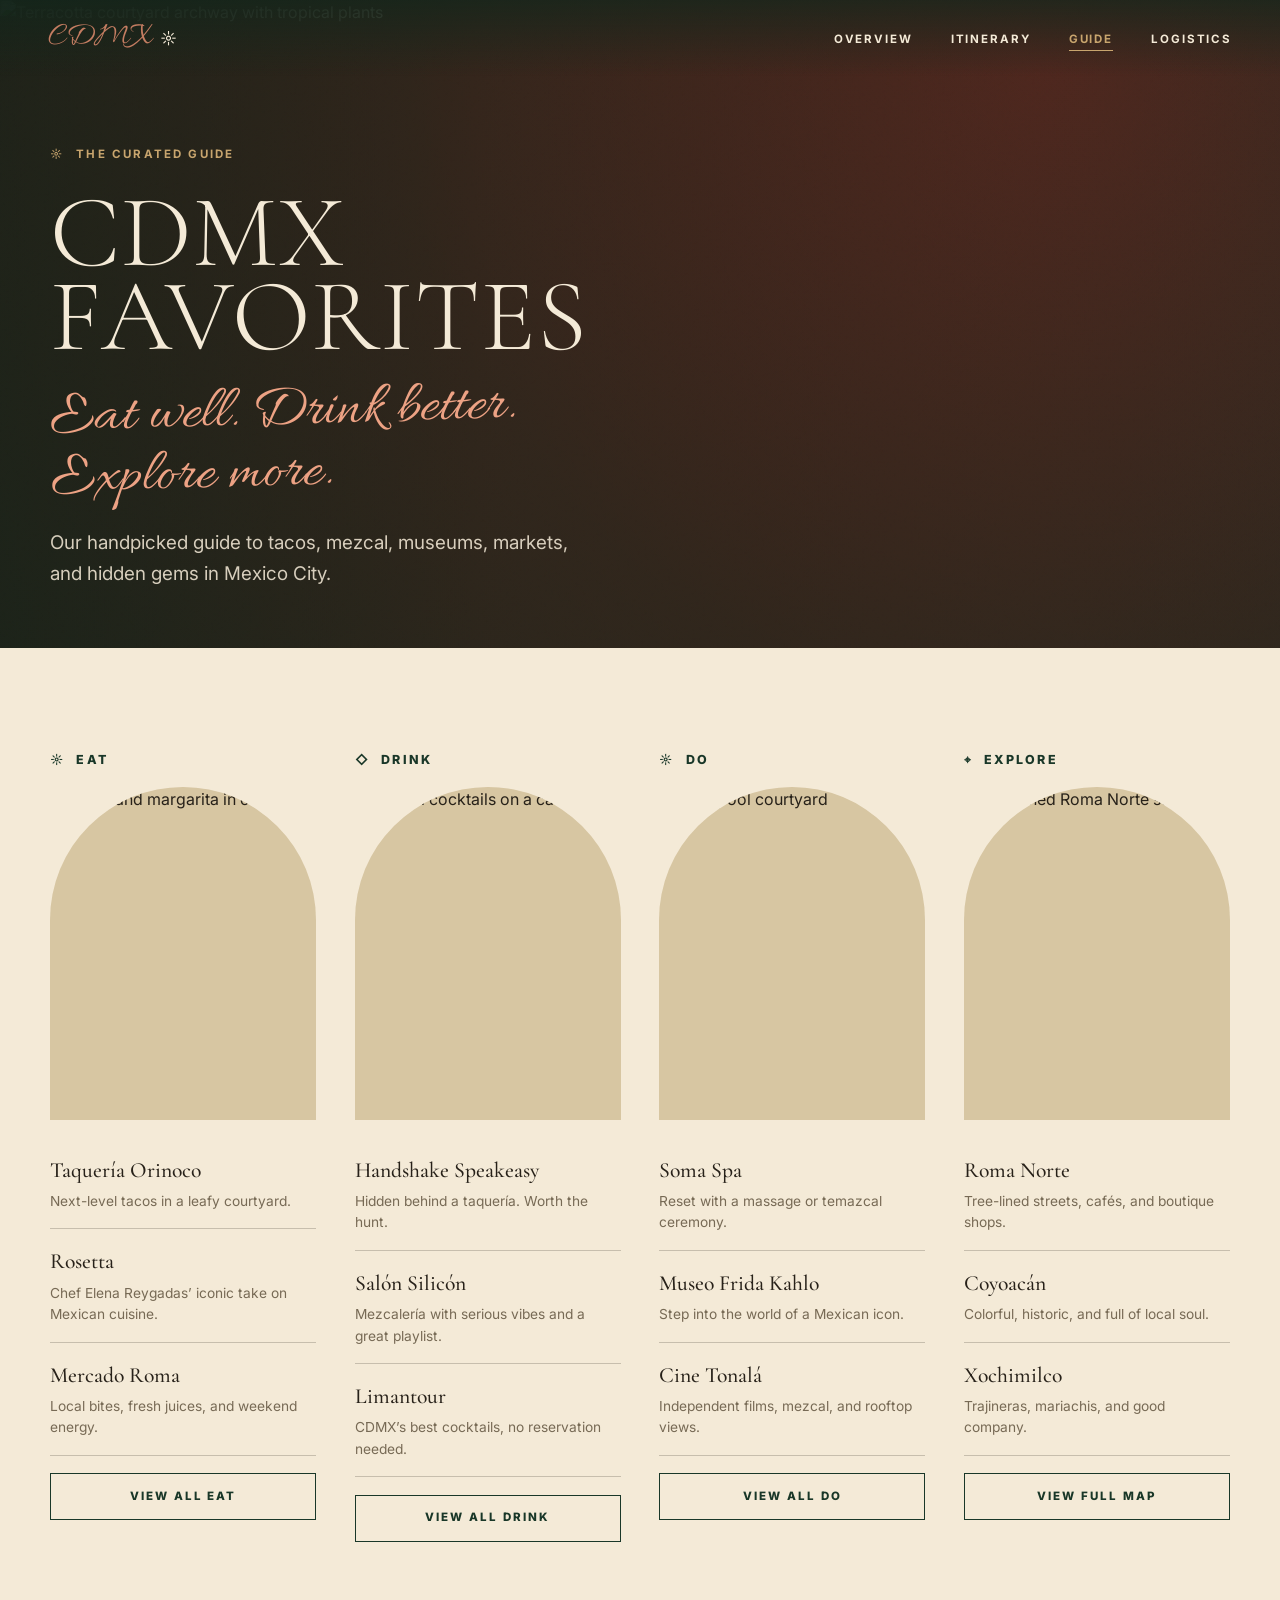
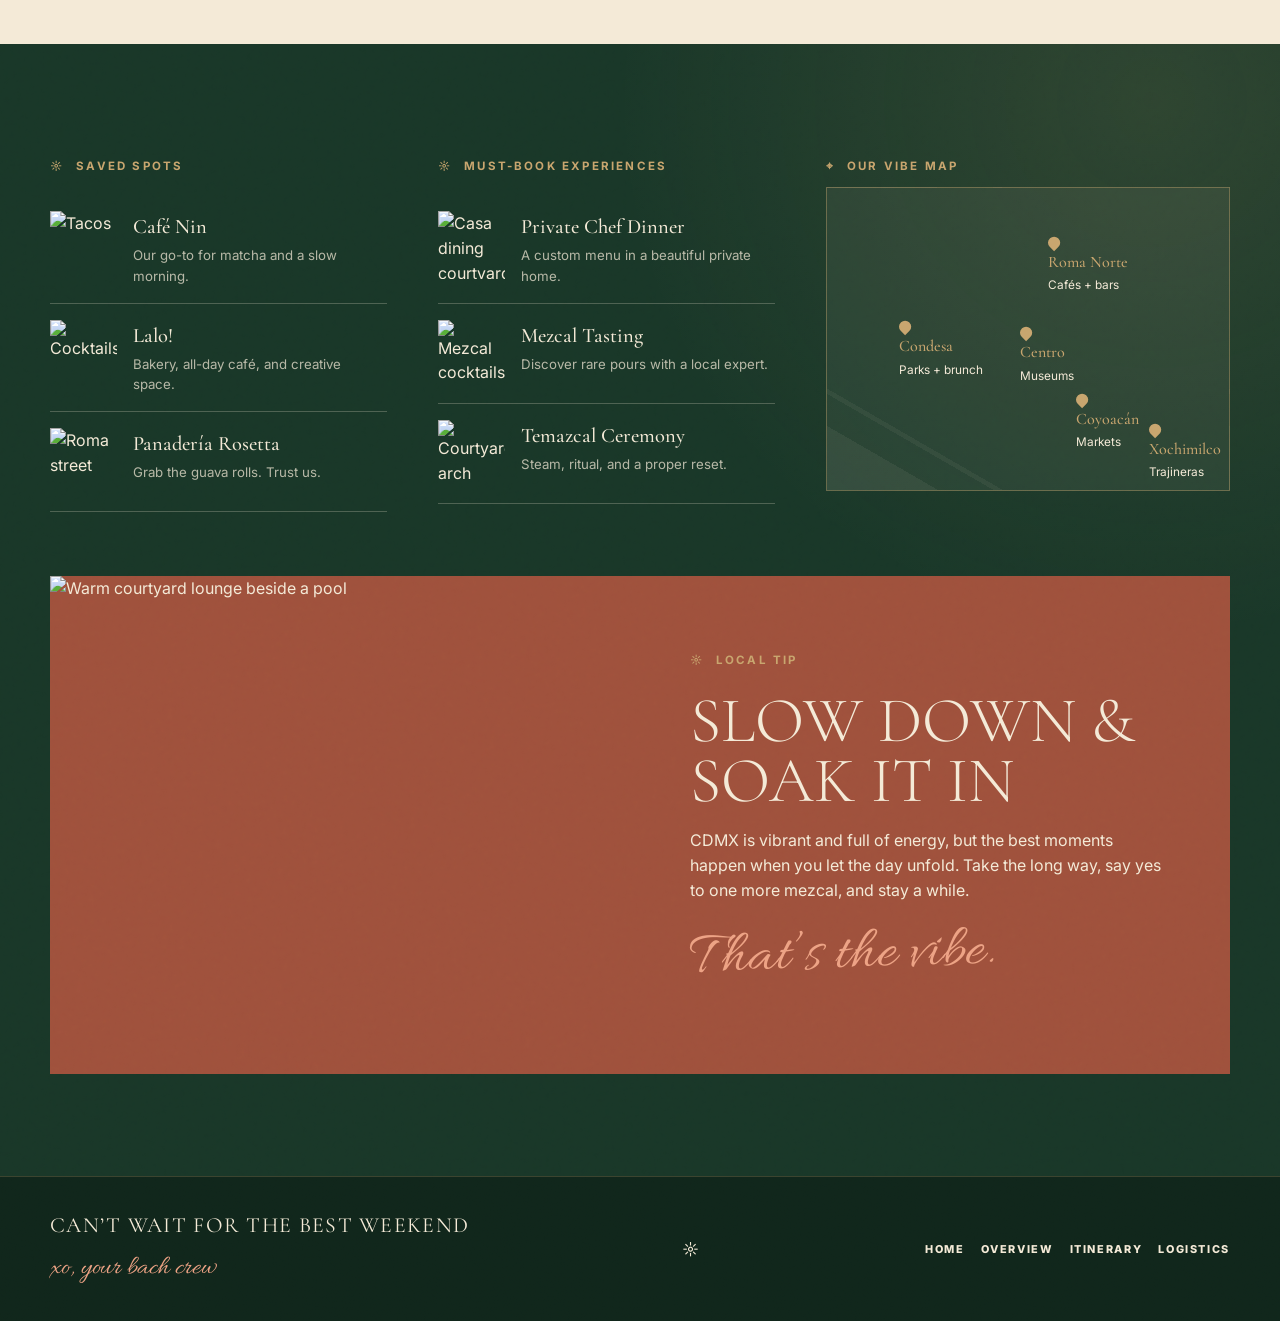
==== commit 751682f2: "Refactor: consolidate styles into CSS, clean up HTML structure" ====
--- a/guide.html
+++ b/guide.html
@@ -3,650 +3,130 @@
 <head>
   <meta charset="UTF-8" />
   <meta name="viewport" content="width=device-width, initial-scale=1.0" />
-  <title>The Guide · Simi's Bachelorette · CDMX</title>
-
-  <!-- Google Fonts -->
+  <meta name="description" content="Curated CDMX favorites for Simi's bachelorette weekend." />
+  <title>Guide · Simi's Bachelorette CDMX</title>
   <link rel="preconnect" href="https://fonts.googleapis.com" />
   <link rel="preconnect" href="https://fonts.gstatic.com" crossorigin />
-  <link href="https://fonts.googleapis.com/css2?family=Cormorant+Garamond:ital,wght@0,300;0,400;0,500;0,600;1,300;1,400&family=Inter:wght@300;400;500;600&family=Allura&display=swap" rel="stylesheet" />
-  <link rel="stylesheet" href="css/guide.css" />
-  <link rel="stylesheet" href="css/responsive.css" />
+  <link href="https://fonts.googleapis.com/css2?family=Allura&family=Cormorant+Garamond:wght@300;400;500;600&family=Inter:wght@400;500;700;800&display=swap" rel="stylesheet" />
+  <link rel="stylesheet" href="css/style.css" />
+</head>
+<body>
+  <a class="skip-link" href="#main">Skip to content</a>
+  <header class="site-nav" data-nav>
+    <a class="brand" href="index.html" aria-label="CDMX home"><span class="brand__word">CDMX</span><span aria-hidden="true">☼</span></a>
+    <button class="nav-toggle" type="button" aria-label="Open navigation" aria-expanded="false" data-nav-toggle><span></span><span></span><span></span></button>
+    <nav aria-label="Primary navigation">
+      <ul class="nav-links" data-nav-links>
+        <li><a class="nav-link" href="overview.html">Overview</a></li>
+        <li><a class="nav-link" href="itinerary.html">Itinerary</a></li>
+        <li><a class="nav-link" href="guide.html" aria-current="page">Guide</a></li>
+        <li><a class="nav-link" href="logistics.html">Logistics</a></li>
+      </ul>
+    </nav>
+  </header>
 
-</head>
+  <main id="main">
+    <section class="hero hero--short" aria-labelledby="guide-title">
+      <div class="hero__media hero__media--right"><img src="images/hero/courtyard-arch.jpg" alt="Terracotta courtyard archway with tropical plants" width="1536" height="864" /></div>
+      <div class="hero__shade" aria-hidden="true"></div>
+      <div class="hero__inner">
+        <div class="hero__copy" data-reveal>
+          <p class="kicker"><span aria-hidden="true">☼</span> The curated guide</p>
+          <h1 class="display display--sm" id="guide-title">CDMX<br>Favorites</h1>
+          <p class="script">Eat well. Drink better. Explore more.</p>
+          <p class="lede">Our handpicked guide to tacos, mezcal, museums, markets, and hidden gems in Mexico City.</p>
+        </div>
+      </div>
+    </section>
 
-<body>
+    <section class="section section--cream">
+      <div class="container guide-grid">
+        <article class="guide-col" data-reveal>
+          <div class="guide-col__heading"><span>☼</span><span>Eat</span></div>
+          <div class="arch"><img src="images/guide/tacos.jpg" alt="Tacos and margarita in courtyard light" width="1536" height="864" loading="lazy" /></div>
+          <ul class="venue-list">
+            <li class="venue"><h3>Taquería Orinoco</h3><p>Next-level tacos in a leafy courtyard.</p></li>
+            <li class="venue"><h3>Rosetta</h3><p>Chef Elena Reygadas’ iconic take on Mexican cuisine.</p></li>
+            <li class="venue"><h3>Mercado Roma</h3><p>Local bites, fresh juices, and weekend energy.</p></li>
+          </ul>
+          <a class="btn btn--dark" href="#saved">View all eat</a>
+        </article>
+        <article class="guide-col" data-reveal>
+          <div class="guide-col__heading"><span>◇</span><span>Drink</span></div>
+          <div class="arch"><img src="images/guide/cocktails.jpg" alt="Mezcal cocktails on a candlelit bar" width="1536" height="864" loading="lazy" /></div>
+          <ul class="venue-list">
+            <li class="venue"><h3>Handshake Speakeasy</h3><p>Hidden behind a taquería. Worth the hunt.</p></li>
+            <li class="venue"><h3>Salón Silicón</h3><p>Mezcalería with serious vibes and a great playlist.</p></li>
+            <li class="venue"><h3>Limantour</h3><p>CDMX’s best cocktails, no reservation needed.</p></li>
+          </ul>
+          <a class="btn btn--dark" href="#saved">View all drink</a>
+        </article>
+        <article class="guide-col" data-reveal>
+          <div class="guide-col__heading"><span>☼</span><span>Do</span></div>
+          <div class="arch"><img src="images/hero/casa-pool.jpg" alt="Casa pool courtyard" width="1536" height="864" loading="lazy" /></div>
+          <ul class="venue-list">
+            <li class="venue"><h3>Soma Spa</h3><p>Reset with a massage or temazcal ceremony.</p></li>
+            <li class="venue"><h3>Museo Frida Kahlo</h3><p>Step into the world of a Mexican icon.</p></li>
+            <li class="venue"><h3>Cine Tonalá</h3><p>Independent films, mezcal, and rooftop views.</p></li>
+          </ul>
+          <a class="btn btn--dark" href="#experiences">View all do</a>
+        </article>
+        <article class="guide-col" data-reveal>
+          <div class="guide-col__heading"><span>⌖</span><span>Explore</span></div>
+          <div class="arch"><img src="images/hero/roma-street.jpg" alt="Tree-lined Roma Norte street" width="1536" height="864" loading="lazy" /></div>
+          <ul class="venue-list">
+            <li class="venue"><h3>Roma Norte</h3><p>Tree-lined streets, cafés, and boutique shops.</p></li>
+            <li class="venue"><h3>Coyoacán</h3><p>Colorful, historic, and full of local soul.</p></li>
+            <li class="venue"><h3>Xochimilco</h3><p>Trajineras, mariachis, and good company.</p></li>
+          </ul>
+          <a class="btn btn--dark" href="#map">View full map</a>
+        </article>
+      </div>
+    </section>
 
-  <!-- =========================================================
-       NAVIGATION
-  ========================================================= -->
-  <nav class="site-nav" aria-label="Main navigation">
-
-    <!-- Logo -->
-    <a href="index.html" class="nav-logo">
-      <!-- Sun / face SVG -->
-      <svg class="sun-icon" viewBox="0 0 24 24" fill="none" xmlns="http://www.w3.org/2000/svg" aria-hidden="true">
-        <circle cx="12" cy="12" r="5" stroke="currentColor" stroke-width="1.2"/>
-        <line x1="12" y1="1" x2="12" y2="4" stroke="currentColor" stroke-width="1.2" stroke-linecap="round"/>
-        <line x1="12" y1="20" x2="12" y2="23" stroke="currentColor" stroke-width="1.2" stroke-linecap="round"/>
-        <line x1="1" y1="12" x2="4" y2="12" stroke="currentColor" stroke-width="1.2" stroke-linecap="round"/>
-        <line x1="20" y1="12" x2="23" y2="12" stroke="currentColor" stroke-width="1.2" stroke-linecap="round"/>
-        <line x1="4.22" y1="4.22" x2="6.34" y2="6.34" stroke="currentColor" stroke-width="1.2" stroke-linecap="round"/>
-        <line x1="17.66" y1="17.66" x2="19.78" y2="19.78" stroke="currentColor" stroke-width="1.2" stroke-linecap="round"/>
-        <line x1="19.78" y1="4.22" x2="17.66" y2="6.34" stroke="currentColor" stroke-width="1.2" stroke-linecap="round"/>
-        <line x1="6.34" y1="17.66" x2="4.22" y2="19.78" stroke="currentColor" stroke-width="1.2" stroke-linecap="round"/>
-      </svg>
-      CDMX ☀
-    </a>
-
-    <!-- Desktop nav links -->
-    <ul class="nav-links" id="navLinks">
-      <li><a href="overview.html">Overview</a></li>
-      <li><a href="itinerary.html">Itinerary</a></li>
-      <li><a href="guide.html" class="active">Guide</a></li>
-      <li><a href="logistics.html">Logistics</a></li>
-    </ul>
-
-    <!-- Mobile hamburger -->
-    <button class="nav-hamburger" id="navToggle" aria-label="Toggle menu">
-      <span></span>
-      <span></span>
-      <span></span>
-    </button>
-
-  </nav>
-
-
-  <!-- =========================================================
-       1. HERO
-  ========================================================= -->
-  <section class="guide-hero grain-overlay">
-    <div class="guide-hero__bg"></div>
-    <div class="guide-hero__arch-deco"></div>
-
-    <div class="guide-hero__content container">
-
-      <!-- Eyebrow -->
-      <p class="eyebrow guide-hero__eyebrow">
-        <svg class="sun-icon" viewBox="0 0 24 24" fill="none" aria-hidden="true">
-          <circle cx="12" cy="12" r="5" stroke="currentColor" stroke-width="1.2"/>
-          <line x1="12" y1="1" x2="12" y2="4" stroke="currentColor" stroke-width="1.2" stroke-linecap="round"/>
-          <line x1="12" y1="20" x2="12" y2="23" stroke="currentColor" stroke-width="1.2" stroke-linecap="round"/>
-          <line x1="1" y1="12" x2="4" y2="12" stroke="currentColor" stroke-width="1.2" stroke-linecap="round"/>
-          <line x1="20" y1="12" x2="23" y2="12" stroke="currentColor" stroke-width="1.2" stroke-linecap="round"/>
-          <line x1="4.22" y1="4.22" x2="6.34" y2="6.34" stroke="currentColor" stroke-width="1.2" stroke-linecap="round"/>
-          <line x1="17.66" y1="17.66" x2="19.78" y2="19.78" stroke="currentColor" stroke-width="1.2" stroke-linecap="round"/>
-          <line x1="19.78" y1="4.22" x2="17.66" y2="6.34" stroke="currentColor" stroke-width="1.2" stroke-linecap="round"/>
-          <line x1="6.34" y1="17.66" x2="4.22" y2="19.78" stroke="currentColor" stroke-width="1.2" stroke-linecap="round"/>
-        </svg>
-        The Curated Guide
-      </p>
-
-      <!-- Headline -->
-      <h1 class="guide-hero__headline">
-        CDMX<br>FAVORITES
-      </h1>
-
-      <!-- Ornament line -->
-      <div class="guide-hero__ornament">
-        <svg width="20" height="20" viewBox="0 0 24 24" fill="none" aria-hidden="true">
-          <circle cx="12" cy="12" r="5" stroke="#C7A46A" stroke-width="1.2"/>
-          <line x1="12" y1="1" x2="12" y2="4" stroke="#C7A46A" stroke-width="1.2" stroke-linecap="round"/>
-          <line x1="12" y1="20" x2="12" y2="23" stroke="#C7A46A" stroke-width="1.2" stroke-linecap="round"/>
-          <line x1="1" y1="12" x2="4" y2="12" stroke="#C7A46A" stroke-width="1.2" stroke-linecap="round"/>
-          <line x1="20" y1="12" x2="23" y2="12" stroke="#C7A46A" stroke-width="1.2" stroke-linecap="round"/>
-        </svg>
-      </div>
-
-      <!-- Script -->
-      <span class="guide-hero__script">Eat well. Drink better.<br>Explore more.</span>
-
-      <!-- Body -->
-      <p class="guide-hero__body">
-        We've done the research so you don't have to. From legendary taquería counters
-        to world-class speakeasies and the soul-ful streets of Coyoacán — this is the
-        CDMX that Simi deserves.
-      </p>
-
-    </div>
-  </section>
-
-
-  <!-- =========================================================
-       2. CATEGORY GRID
-  ========================================================= -->
-  <section class="category-section">
-    <div class="container">
-
-      <!-- Section header -->
-      <div class="category-section__header">
-        <p class="eyebrow category-section__pre-eyebrow">
-          <svg class="sun-icon" viewBox="0 0 24 24" fill="none" aria-hidden="true" style="color: var(--color-sage);">
-            <circle cx="12" cy="12" r="5" stroke="currentColor" stroke-width="1.2"/>
-            <line x1="12" y1="1" x2="12" y2="4" stroke="currentColor" stroke-width="1.2" stroke-linecap="round"/>
-            <line x1="12" y1="20" x2="12" y2="23" stroke="currentColor" stroke-width="1.2" stroke-linecap="round"/>
-            <line x1="1" y1="12" x2="4" y2="12" stroke="currentColor" stroke-width="1.2" stroke-linecap="round"/>
-            <line x1="20" y1="12" x2="23" y2="12" stroke="currentColor" stroke-width="1.2" stroke-linecap="round"/>
-          </svg>
-          Where to go · What to do
-        </p>
-        <h2 class="category-section__title">The Edit</h2>
-        <div class="gold-divider--centered" aria-hidden="true">
-          <svg width="14" height="14" viewBox="0 0 24 24" fill="none">
-            <circle cx="12" cy="12" r="5" stroke="#C7A46A" stroke-width="1.3"/>
-            <line x1="12" y1="1" x2="12" y2="4" stroke="#C7A46A" stroke-width="1.3" stroke-linecap="round"/>
-            <line x1="12" y1="20" x2="12" y2="23" stroke="#C7A46A" stroke-width="1.3" stroke-linecap="round"/>
-            <line x1="1" y1="12" x2="4" y2="12" stroke="#C7A46A" stroke-width="1.3" stroke-linecap="round"/>
-            <line x1="20" y1="12" x2="23" y2="12" stroke="#C7A46A" stroke-width="1.3" stroke-linecap="round"/>
-          </svg>
+    <section class="section section--forest texture" id="saved">
+      <div class="container dark-grid">
+        <div data-reveal>
+          <p class="kicker"><span aria-hidden="true">☼</span> Saved spots</p>
+          <ul class="mini-list">
+            <li class="mini-item"><img src="images/guide/tacos.jpg" alt="Tacos" width="160" height="160" loading="lazy" /><div><h3>Café Nin</h3><p>Our go-to for matcha and a slow morning.</p></div></li>
+            <li class="mini-item"><img src="images/guide/cocktails.jpg" alt="Cocktails" width="160" height="160" loading="lazy" /><div><h3>Lalo!</h3><p>Bakery, all-day café, and creative space.</p></div></li>
+            <li class="mini-item"><img src="images/hero/roma-street.jpg" alt="Roma street" width="160" height="160" loading="lazy" /><div><h3>Panadería Rosetta</h3><p>Grab the guava rolls. Trust us.</p></div></li>
+          </ul>
+        </div>
+        <div id="experiences" data-reveal>
+          <p class="kicker"><span aria-hidden="true">☼</span> Must-book experiences</p>
+          <ul class="mini-list">
+            <li class="mini-item"><img src="images/hero/casa-pool.jpg" alt="Casa dining courtyard" width="160" height="160" loading="lazy" /><div><h3>Private Chef Dinner</h3><p>A custom menu in a beautiful private home.</p></div></li>
+            <li class="mini-item"><img src="images/guide/cocktails.jpg" alt="Mezcal cocktails" width="160" height="160" loading="lazy" /><div><h3>Mezcal Tasting</h3><p>Discover rare pours with a local expert.</p></div></li>
+            <li class="mini-item"><img src="images/hero/courtyard-arch.jpg" alt="Courtyard arch" width="160" height="160" loading="lazy" /><div><h3>Temazcal Ceremony</h3><p>Steam, ritual, and a proper reset.</p></div></li>
+          </ul>
+        </div>
+        <div id="map" data-reveal>
+          <p class="kicker"><span aria-hidden="true">⌖</span> Our vibe map</p>
+          <div class="map-card" aria-label="Stylized CDMX neighborhood map">
+            <div class="map-pin map-pin--roma"><b>Roma Norte</b><span>Cafés + bars</span></div>
+            <div class="map-pin map-pin--condesa"><b>Condesa</b><span>Parks + brunch</span></div>
+            <div class="map-pin map-pin--centro"><b>Centro</b><span>Museums</span></div>
+            <div class="map-pin map-pin--coyoacan"><b>Coyoacán</b><span>Markets</span></div>
+            <div class="map-pin map-pin--xochimilco"><b>Xochimilco</b><span>Trajineras</span></div>
+          </div>
         </div>
       </div>
 
-      <!-- 4-column grid -->
-      <div class="category-grid">
+      <div class="container tip" data-reveal>
+        <div class="wide-image"><img src="images/hero/casa-pool.jpg" alt="Warm courtyard lounge beside a pool" width="1536" height="864" loading="lazy" /></div>
+        <div class="tip__copy">
+          <p class="kicker"><span aria-hidden="true">☼</span> Local tip</p>
+          <h2>Slow down & soak it in</h2>
+          <p>CDMX is vibrant and full of energy, but the best moments happen when you let the day unfold. Take the long way, say yes to one more mezcal, and stay a while.</p>
+          <p class="script">That’s the vibe.</p>
+        </div>
+      </div>
+    </section>
+  </main>
 
-        <!-- ── EAT ── -->
-        <div class="category-col">
-          <div class="category-col__header">
-            <!-- Fork icon -->
-            <svg class="category-col__icon" viewBox="0 0 24 24" fill="none" aria-hidden="true">
-              <path d="M8 2v4a4 4 0 0 0 4 4 4 4 0 0 0 4-4V2" stroke="currentColor" stroke-width="1.3" stroke-linecap="round"/>
-              <line x1="12" y1="10" x2="12" y2="22" stroke="currentColor" stroke-width="1.3" stroke-linecap="round"/>
-              <path d="M6 2v6" stroke="currentColor" stroke-width="1.3" stroke-linecap="round"/>
-              <line x1="6" y1="8" x2="6" y2="22" stroke="currentColor" stroke-width="1.3" stroke-linecap="round"/>
-            </svg>
-            <span class="category-col__label">EAT</span>
-            <div class="category-col__divider"></div>
-          </div>
-
-          <!-- Arched image -->
-          <div class="category-col__arch" aria-hidden="true">
-            <!-- images/guide-eat.jpg when available -->
-            <div style="width:100%;height:100%;background:linear-gradient(160deg,#A8614B 0%,#6E3428 100%);display:flex;align-items:center;justify-content:center;">
-              <svg width="36" height="36" viewBox="0 0 24 24" fill="none" opacity="0.3">
-                <path d="M8 2v4a4 4 0 0 0 4 4 4 4 0 0 0 4-4V2" stroke="#F6EBD8" stroke-width="1.3" stroke-linecap="round"/>
-                <line x1="12" y1="10" x2="12" y2="22" stroke="#F6EBD8" stroke-width="1.3" stroke-linecap="round"/>
-                <path d="M6 2v6" stroke="#F6EBD8" stroke-width="1.3" stroke-linecap="round"/>
-              </svg>
-            </div>
-          </div>
-
-          <!-- Venues -->
-          <ul class="category-col__venues">
-            <li class="venue-item">
-              <h3 class="venue-item__name">El Califa de León</h3>
-              <p class="venue-item__desc">Legendary tacos — Michelin-starred, counter only, pure perfection.</p>
-            </li>
-            <li class="venue-item">
-              <h3 class="venue-item__name">Rosetta</h3>
-              <p class="venue-item__desc">Chef Elena Reygadas · Italian-Mexican, in a 1906 mansion in Roma.</p>
-            </li>
-            <li class="venue-item">
-              <h3 class="venue-item__name">Lalo!</h3>
-              <p class="venue-item__desc">All-day café, cult following, the best chilaquiles in the city.</p>
-            </li>
-          </ul>
-
-          <!-- CTA -->
-          <a href="#" class="btn-outline category-col__cta" style="color:var(--color-terracotta);">
-            <span>View All · Eat</span>
-          </a>
-        </div>
-
-        <!-- ── DRINK ── -->
-        <div class="category-col">
-          <div class="category-col__header">
-            <!-- Glass icon -->
-            <svg class="category-col__icon" viewBox="0 0 24 24" fill="none" aria-hidden="true">
-              <path d="M5 2l2.5 11a5 5 0 0 0 9 0L19 2H5z" stroke="currentColor" stroke-width="1.3" stroke-linejoin="round"/>
-              <line x1="12" y1="17" x2="12" y2="22" stroke="currentColor" stroke-width="1.3" stroke-linecap="round"/>
-              <line x1="8" y1="22" x2="16" y2="22" stroke="currentColor" stroke-width="1.3" stroke-linecap="round"/>
-            </svg>
-            <span class="category-col__label">DRINK</span>
-            <div class="category-col__divider"></div>
-          </div>
-
-          <!-- Arched image -->
-          <div class="category-col__arch" aria-hidden="true">
-            <div style="width:100%;height:100%;background:linear-gradient(160deg,#244634 0%,#173526 100%);display:flex;align-items:center;justify-content:center;">
-              <svg width="36" height="36" viewBox="0 0 24 24" fill="none" opacity="0.3">
-                <path d="M5 2l2.5 11a5 5 0 0 0 9 0L19 2H5z" stroke="#F6EBD8" stroke-width="1.3" stroke-linejoin="round"/>
-                <line x1="12" y1="17" x2="12" y2="22" stroke="#F6EBD8" stroke-width="1.3" stroke-linecap="round"/>
-              </svg>
-            </div>
-          </div>
-
-          <!-- Venues -->
-          <ul class="category-col__venues">
-            <li class="venue-item">
-              <h3 class="venue-item__name">Handshake Speakeasy</h3>
-              <p class="venue-item__desc">World's Best Bar 2023. Reservation required — book immediately.</p>
-            </li>
-            <li class="venue-item">
-              <h3 class="venue-item__name">Parker & Lenox</h3>
-              <p class="venue-item__desc">Rooftop cocktails + live jazz, Roma Norte · pure golden hour energy.</p>
-            </li>
-            <li class="venue-item">
-              <h3 class="venue-item__name">Licorería Limantour</h3>
-              <p class="venue-item__desc">Classic craft cocktails — polished, precise, no-pretension cool.</p>
-            </li>
-          </ul>
-
-          <a href="#" class="btn-outline category-col__cta" style="color:var(--color-terracotta);">
-            <span>View All · Drink</span>
-          </a>
-        </div>
-
-        <!-- ── DO ── -->
-        <div class="category-col">
-          <div class="category-col__header">
-            <!-- Sparkle / activity icon -->
-            <svg class="category-col__icon" viewBox="0 0 24 24" fill="none" aria-hidden="true">
-              <path d="M12 2l2.4 7.4H22l-6.2 4.5 2.4 7.4L12 17l-6.2 4.3 2.4-7.4L2 9.4h7.6L12 2z" stroke="currentColor" stroke-width="1.3" stroke-linejoin="round"/>
-            </svg>
-            <span class="category-col__label">DO</span>
-            <div class="category-col__divider"></div>
-          </div>
-
-          <!-- Arched image -->
-          <div class="category-col__arch" aria-hidden="true">
-            <div style="width:100%;height:100%;background:linear-gradient(160deg,#788863 0%,#244634 100%);display:flex;align-items:center;justify-content:center;">
-              <svg width="36" height="36" viewBox="0 0 24 24" fill="none" opacity="0.3">
-                <path d="M12 2l2.4 7.4H22l-6.2 4.5 2.4 7.4L12 17l-6.2 4.3 2.4-7.4L2 9.4h7.6L12 2z" stroke="#F6EBD8" stroke-width="1.3" stroke-linejoin="round"/>
-              </svg>
-            </div>
-          </div>
-
-          <!-- Venues -->
-          <ul class="category-col__venues">
-            <li class="venue-item">
-              <h3 class="venue-item__name">Soma Spa / Balnea</h3>
-              <p class="venue-item__desc">Temazcal + massage — the reset your body needs after night one.</p>
-            </li>
-            <li class="venue-item">
-              <h3 class="venue-item__name">Museo Frida Kahlo</h3>
-              <p class="venue-item__desc">La Casa Azul, Coyoacán — emotional, essential, book in advance.</p>
-            </li>
-            <li class="venue-item">
-              <h3 class="venue-item__name">Cine Tonalá</h3>
-              <p class="venue-item__desc">Films + mezcal + rooftop terrace · culture without the stuffiness.</p>
-            </li>
-          </ul>
-
-          <a href="#" class="btn-outline category-col__cta" style="color:var(--color-terracotta);">
-            <span>View All · Do</span>
-          </a>
-        </div>
-
-        <!-- ── EXPLORE ── -->
-        <div class="category-col">
-          <div class="category-col__header">
-            <!-- Map pin icon -->
-            <svg class="category-col__icon" viewBox="0 0 24 24" fill="none" aria-hidden="true">
-              <path d="M12 2C8.13 2 5 5.13 5 9c0 5.25 7 13 7 13s7-7.75 7-13c0-3.87-3.13-7-7-7z" stroke="currentColor" stroke-width="1.3" stroke-linejoin="round"/>
-              <circle cx="12" cy="9" r="2.5" stroke="currentColor" stroke-width="1.3"/>
-            </svg>
-            <span class="category-col__label">EXPLORE</span>
-            <div class="category-col__divider"></div>
-          </div>
-
-          <!-- Arched image -->
-          <div class="category-col__arch" aria-hidden="true">
-            <div style="width:100%;height:100%;background:linear-gradient(160deg,#D99084 0%,#A8614B 100%);display:flex;align-items:center;justify-content:center;">
-              <svg width="36" height="36" viewBox="0 0 24 24" fill="none" opacity="0.3">
-                <path d="M12 2C8.13 2 5 5.13 5 9c0 5.25 7 13 7 13s7-7.75 7-13c0-3.87-3.13-7-7-7z" stroke="#F6EBD8" stroke-width="1.3" stroke-linejoin="round"/>
-                <circle cx="12" cy="9" r="2.5" stroke="#F6EBD8" stroke-width="1.3"/>
-              </svg>
-            </div>
-          </div>
-
-          <!-- Venues -->
-          <ul class="category-col__venues">
-            <li class="venue-item">
-              <h3 class="venue-item__name">Roma Norte</h3>
-              <p class="venue-item__desc">Tree-lined streets, morning cafés, independent boutiques, perfect light.</p>
-            </li>
-            <li class="venue-item">
-              <h3 class="venue-item__name">Condesa</h3>
-              <p class="venue-item__desc">Art deco architecture, leafy parks, the city's most stylish energy.</p>
-            </li>
-            <li class="venue-item">
-              <h3 class="venue-item__name">Coyoacán</h3>
-              <p class="venue-item__desc">Colorful, historic, deeply local — Sunday market soul of CDMX.</p>
-            </li>
-          </ul>
-
-          <a href="#" class="btn-outline category-col__cta" style="color:var(--color-terracotta);">
-            <span>View All · Explore</span>
-          </a>
-        </div>
-
-      </div><!-- /category-grid -->
-    </div><!-- /container -->
-  </section>
-
-
-  <!-- =========================================================
-       3. DARK SECTION — SAVED SPOTS / EXPERIENCES / MAP
-  ========================================================= -->
-  <section class="dark-section grain-overlay">
-
-    <div class="dark-section__inner">
-
-      <!-- ── COL 1: SAVED SPOTS ── -->
-      <div class="dark-col dark-col--saved">
-        <p class="eyebrow dark-col__eyebrow">
-          <svg class="sun-icon" viewBox="0 0 24 24" fill="none" aria-hidden="true">
-            <circle cx="12" cy="12" r="5" stroke="currentColor" stroke-width="1.2"/>
-            <line x1="12" y1="1" x2="12" y2="4" stroke="currentColor" stroke-width="1.2" stroke-linecap="round"/>
-            <line x1="12" y1="20" x2="12" y2="23" stroke="currentColor" stroke-width="1.2" stroke-linecap="round"/>
-            <line x1="1" y1="12" x2="4" y2="12" stroke="currentColor" stroke-width="1.2" stroke-linecap="round"/>
-            <line x1="20" y1="12" x2="23" y2="12" stroke="currentColor" stroke-width="1.2" stroke-linecap="round"/>
-          </svg>
-          Don't miss these
-        </p>
-        <h2 class="dark-col__title">Saved<br>Spots</h2>
-        <div class="dark-col__gold-line"></div>
-
-        <ul class="saved-spots-list">
-
-          <li class="saved-spot">
-            <div class="saved-spot__thumb" aria-hidden="true" style="background:linear-gradient(135deg,#788863,#244634);"></div>
-            <div class="saved-spot__info">
-              <h3 class="saved-spot__name">Café Nin</h3>
-              <p class="saved-spot__desc">Matcha, mood lighting, and the right people — a moment disguised as a coffee order.</p>
-            </div>
-            <svg class="saved-spot__bookmark" width="14" height="18" viewBox="0 0 14 18" fill="none" aria-hidden="true">
-              <path d="M1 1h12v16l-6-4-6 4V1z" stroke="currentColor" stroke-width="1.2" stroke-linejoin="round"/>
-            </svg>
-          </li>
-
-          <li class="saved-spot">
-            <div class="saved-spot__thumb" aria-hidden="true" style="background:linear-gradient(135deg,#A8614B,#6E3428);"></div>
-            <div class="saved-spot__info">
-              <h3 class="saved-spot__name">Panadería Rosetta</h3>
-              <p class="saved-spot__desc">Guava rolls that sell out by 9am. Set an alarm. Worth every early morning.</p>
-            </div>
-            <svg class="saved-spot__bookmark" width="14" height="18" viewBox="0 0 14 18" fill="none" aria-hidden="true">
-              <path d="M1 1h12v16l-6-4-6 4V1z" stroke="currentColor" stroke-width="1.2" stroke-linejoin="round"/>
-            </svg>
-          </li>
-
-          <li class="saved-spot">
-            <div class="saved-spot__thumb" aria-hidden="true" style="background:linear-gradient(135deg,#D99084,#A8614B);"></div>
-            <div class="saved-spot__info">
-              <h3 class="saved-spot__name">Quintonil</h3>
-              <p class="saved-spot__desc">If budget allows — reservation essential. Chef Jorge Vallejo's finest indigenous cuisine.</p>
-            </div>
-            <svg class="saved-spot__bookmark" width="14" height="18" viewBox="0 0 14 18" fill="none" aria-hidden="true">
-              <path d="M1 1h12v16l-6-4-6 4V1z" stroke="currentColor" stroke-width="1.2" stroke-linejoin="round"/>
-            </svg>
-          </li>
-
-          <li class="saved-spot">
-            <div class="saved-spot__thumb" aria-hidden="true" style="background:linear-gradient(135deg,#C7A46A,#788863);"></div>
-            <div class="saved-spot__info">
-              <h3 class="saved-spot__name">Salón Malafama</h3>
-              <p class="saved-spot__desc">Mezcalería with great vibes — dimly lit, cumbia-adjacent, zero attitude.</p>
-            </div>
-            <svg class="saved-spot__bookmark" width="14" height="18" viewBox="0 0 14 18" fill="none" aria-hidden="true">
-              <path d="M1 1h12v16l-6-4-6 4V1z" stroke="currentColor" stroke-width="1.2" stroke-linejoin="round"/>
-            </svg>
-          </li>
-
-          <li class="saved-spot">
-            <div class="saved-spot__thumb" aria-hidden="true" style="background:linear-gradient(135deg,#244634,#173526);"></div>
-            <div class="saved-spot__info">
-              <h3 class="saved-spot__name">Mercado Roma</h3>
-              <p class="venue-item__desc">Fresh market bites, mezcal flights, and the best people-watching in Roma.</p>
-            </div>
-            <svg class="saved-spot__bookmark" width="14" height="18" viewBox="0 0 14 18" fill="none" aria-hidden="true">
-              <path d="M1 1h12v16l-6-4-6 4V1z" stroke="currentColor" stroke-width="1.2" stroke-linejoin="round"/>
-            </svg>
-          </li>
-
-        </ul>
-      </div>
-
-
-      <!-- ── COL 2: MUST-BOOK EXPERIENCES ── -->
-      <div class="dark-col dark-col--experiences">
-        <p class="eyebrow dark-col__eyebrow">
-          <svg class="sun-icon" viewBox="0 0 24 24" fill="none" aria-hidden="true">
-            <circle cx="12" cy="12" r="5" stroke="currentColor" stroke-width="1.2"/>
-            <line x1="12" y1="1" x2="12" y2="4" stroke="currentColor" stroke-width="1.2" stroke-linecap="round"/>
-            <line x1="12" y1="20" x2="12" y2="23" stroke="currentColor" stroke-width="1.2" stroke-linecap="round"/>
-            <line x1="1" y1="12" x2="4" y2="12" stroke="currentColor" stroke-width="1.2" stroke-linecap="round"/>
-            <line x1="20" y1="12" x2="23" y2="12" stroke="currentColor" stroke-width="1.2" stroke-linecap="round"/>
-          </svg>
-          Book before you land
-        </p>
-        <h2 class="dark-col__title">Must-Book<br>Experiences</h2>
-        <div class="dark-col__gold-line"></div>
-
-        <ul class="experiences-list">
-
-          <li class="experience-item">
-            <div class="experience-item__arch" aria-hidden="true" style="background:linear-gradient(180deg,#A8614B,#6E3428);"></div>
-            <div class="experience-item__info">
-              <p class="experience-item__label">☀ Villa Exclusive</p>
-              <h3 class="experience-item__title">Private Chef Dinner</h3>
-              <p class="experience-item__desc">A curated CDMX dinner, plated at the villa — the most memorable night of the weekend.</p>
-            </div>
-          </li>
-
-          <li class="experience-item">
-            <div class="experience-item__arch" aria-hidden="true" style="background:linear-gradient(180deg,#788863,#244634);"></div>
-            <div class="experience-item__info">
-              <p class="experience-item__label">☀ Expert Led</p>
-              <h3 class="experience-item__title">Mezcal Tasting</h3>
-              <p class="experience-item__desc">Guided by a mezcalero — terroir, ritual, and a few smoky revelations. Not your average tasting.</p>
-            </div>
-          </li>
-
-          <li class="experience-item">
-            <div class="experience-item__arch" aria-hidden="true" style="background:linear-gradient(180deg,#C7A46A,#788863);"></div>
-            <div class="experience-item__info">
-              <p class="experience-item__label">☀ Sunrise Adventure</p>
-              <h3 class="experience-item__title">Hot Air Balloon · Teotihuacán</h3>
-              <p class="experience-item__desc">Rise above the Pyramids of the Sun at dawn. Float over 2,000-year-old ruins as Mexico City glows below. Life-changing and we mean it.</p>
-            </div>
-          </li>
-
-          <li class="experience-item">
-            <div class="experience-item__arch" aria-hidden="true" style="background:linear-gradient(180deg,#D99084,#A8614B);"></div>
-            <div class="experience-item__info">
-              <p class="experience-item__label">☀ Wellness</p>
-              <h3 class="experience-item__title">Temazcal Ceremony</h3>
-              <p class="experience-item__desc">Pre-Hispanic sweat lodge ritual — steam, copal, intention setting. Transformative before a big night.</p>
-            </div>
-          </li>
-
-        </ul>
-      </div>
-
-
-      <!-- ── COL 3: VIBE MAP ── -->
-      <div class="dark-col dark-col--map">
-        <p class="eyebrow dark-col__eyebrow">
-          <svg class="sun-icon" viewBox="0 0 24 24" fill="none" aria-hidden="true">
-            <circle cx="12" cy="12" r="5" stroke="currentColor" stroke-width="1.2"/>
-            <line x1="12" y1="1" x2="12" y2="4" stroke="currentColor" stroke-width="1.2" stroke-linecap="round"/>
-            <line x1="12" y1="20" x2="12" y2="23" stroke="currentColor" stroke-width="1.2" stroke-linecap="round"/>
-            <line x1="1" y1="12" x2="4" y2="12" stroke="currentColor" stroke-width="1.2" stroke-linecap="round"/>
-            <line x1="20" y1="12" x2="23" y2="12" stroke="currentColor" stroke-width="1.2" stroke-linecap="round"/>
-          </svg>
-          Navigate the city
-        </p>
-        <h2 class="dark-col__title">Our<br>Vibe Map</h2>
-        <div class="dark-col__gold-line"></div>
-
-        <!-- Styled map card -->
-        <div class="vibe-map-card">
-          <div class="vibe-map-card__bg"></div>
-          <div class="vibe-map-card__lines"></div>
-
-          <div class="vibe-map-card__pins">
-
-            <div class="map-pin">
-              <div class="map-pin__dot" style="background:#D99084;"></div>
-              <span class="map-pin__label" style="color:#D99084;">Roma Norte</span>
-              <span class="map-pin__note">Cafés · Bars · Boutiques</span>
-            </div>
-
-            <div class="map-pin">
-              <div class="map-pin__dot" style="background:#C7A46A;"></div>
-              <span class="map-pin__label" style="color:#C7A46A;">Condesa</span>
-              <span class="map-pin__note">Parks · Art Deco · Brunch</span>
-            </div>
-
-            <div class="map-pin">
-              <div class="map-pin__dot" style="background:#788863;"></div>
-              <span class="map-pin__label" style="color:#788863;">Centro Histórico</span>
-              <span class="map-pin__note">Zócalo · Palacio · Tacos</span>
-            </div>
-
-            <div class="map-pin">
-              <div class="map-pin__dot" style="background:#A8614B;"></div>
-              <span class="map-pin__label" style="color:#A8614B;">Coyoacán</span>
-              <span class="map-pin__note">Frida · Markets · Soul</span>
-            </div>
-
-            <div class="map-pin">
-              <div class="map-pin__dot" style="background:rgba(246,235,216,0.6);"></div>
-              <span class="map-pin__label" style="color:rgba(246,235,216,0.7);">Xochimilco</span>
-              <span class="map-pin__note">Trajineras · Mariachis</span>
-            </div>
-
-            <div class="map-pin">
-              <div class="map-pin__dot" style="background:#6E3428;"></div>
-              <span class="map-pin__label" style="color:#6E3428;">Polanco</span>
-              <span class="map-pin__note">Galleries · Fine Dining</span>
-            </div>
-
-          </div>
-
-          <div class="vibe-map-card__footer">
-            <span class="vibe-map-card__script">la ciudad es tuya</span>
-          </div>
-        </div>
-
-        <!-- Tip note below map -->
-        <p style="margin-top:1.25rem; font-family:var(--font-sans); font-size:0.75rem; color:rgba(246,235,216,0.45); line-height:1.6; letter-spacing:0.01em;">
-          Pro tip: Roma Norte and Condesa are walkable between each other. Everything else is a quick Uber — budget 40–80 MXN per ride.
-        </p>
-
-      </div>
-
-    </div><!-- /dark-section__inner -->
-  </section>
-
-
-  <!-- =========================================================
-       4. LOCAL TIP BANNER
-  ========================================================= -->
-  <div class="tip-banner">
-
-    <!-- Left: image -->
-    <div class="tip-banner__image tip-banner__image--placeholder" aria-hidden="true">
-      <!-- images/guide-tip.jpg when available -->
-      <div class="tip-banner__arch-deco" aria-hidden="true"></div>
-      <!-- Decorative typography stamp -->
-      <div style="position:absolute;inset:0;display:flex;flex-direction:column;align-items:center;justify-content:center;z-index:2;padding:2rem;text-align:center;">
-        <span style="font-family:var(--font-display);font-size:clamp(3rem,8vw,7rem);font-weight:300;line-height:0.88;letter-spacing:0.01em;text-transform:uppercase;color:rgba(246,235,216,0.12);">CDMX</span>
-      </div>
-    </div>
-
-    <!-- Right: content -->
-    <div class="tip-banner__content">
-      <p class="eyebrow tip-banner__eyebrow">
-        <svg class="sun-icon" viewBox="0 0 24 24" fill="none" aria-hidden="true" style="color:rgba(246,235,216,0.7);">
-          <circle cx="12" cy="12" r="5" stroke="currentColor" stroke-width="1.2"/>
-          <line x1="12" y1="1" x2="12" y2="4" stroke="currentColor" stroke-width="1.2" stroke-linecap="round"/>
-          <line x1="12" y1="20" x2="12" y2="23" stroke="currentColor" stroke-width="1.2" stroke-linecap="round"/>
-          <line x1="1" y1="12" x2="4" y2="12" stroke="currentColor" stroke-width="1.2" stroke-linecap="round"/>
-          <line x1="20" y1="12" x2="23" y2="12" stroke="currentColor" stroke-width="1.2" stroke-linecap="round"/>
-        </svg>
-        Local Tip
-      </p>
-      <div class="tip-banner__ornament"></div>
-      <h2 class="tip-banner__headline">Slow Down<br>& Soak<br>It In</h2>
-      <p class="tip-banner__body">
-        Mexico City rewards the unhurried. The best moments here happen between the plans —
-        the street taco you didn't know you needed, the cantina you ducked into out of curiosity,
-        the morning coffee that turned into a two-hour conversation.
-        <br><br>
-        Resist the urge to optimize every hour. The city will give you more than you could ever schedule.
-      </p>
-      <span class="tip-banner__script">That's the vibe.</span>
-    </div>
-
-  </div>
-
-
-  <!-- =========================================================
-       5. FOOTER
-  ========================================================= -->
-  <footer class="site-footer">
-
-    <!-- Sun icon -->
-    <div class="site-footer__sun" style="width:28px;height:28px;">
-      <svg viewBox="0 0 24 24" fill="none" aria-hidden="true">
-        <circle cx="12" cy="12" r="5" stroke="#C7A46A" stroke-width="1.2"/>
-        <line x1="12" y1="1" x2="12" y2="4" stroke="#C7A46A" stroke-width="1.2" stroke-linecap="round"/>
-        <line x1="12" y1="20" x2="12" y2="23" stroke="#C7A46A" stroke-width="1.2" stroke-linecap="round"/>
-        <line x1="1" y1="12" x2="4" y2="12" stroke="#C7A46A" stroke-width="1.2" stroke-linecap="round"/>
-        <line x1="20" y1="12" x2="23" y2="12" stroke="#C7A46A" stroke-width="1.2" stroke-linecap="round"/>
-        <line x1="4.22" y1="4.22" x2="6.34" y2="6.34" stroke="#C7A46A" stroke-width="1.2" stroke-linecap="round"/>
-        <line x1="17.66" y1="17.66" x2="19.78" y2="19.78" stroke="#C7A46A" stroke-width="1.2" stroke-linecap="round"/>
-        <line x1="19.78" y1="4.22" x2="17.66" y2="6.34" stroke="#C7A46A" stroke-width="1.2" stroke-linecap="round"/>
-        <line x1="6.34" y1="17.66" x2="4.22" y2="19.78" stroke="#C7A46A" stroke-width="1.2" stroke-linecap="round"/>
-      </svg>
-    </div>
-
-    <p class="site-footer__headline">Can't Wait for the Best Weekend!</p>
-    <span class="site-footer__script">xo, your bach crew ♡</span>
-
-    <div class="site-footer__divider"></div>
-
-    <nav class="site-footer__nav" aria-label="Footer navigation">
-      <a href="index.html">Home</a>
-      <a href="overview.html">Overview</a>
-      <a href="itinerary.html">Itinerary</a>
-      <a href="guide.html">Guide</a>
-      <a href="logistics.html">Logistics</a>
-    </nav>
-
-    <p class="site-footer__copy">Simi's Bachelorette · Mexico City · July 30 – August 2, 2025</p>
-
-  </footer>
-
-
-  <!-- =========================================================
-       JS — Mobile nav toggle
-  ========================================================= -->
-  <script>
-    (function () {
-      var toggle = document.getElementById('navToggle');
-      var links  = document.getElementById('navLinks');
-      if (!toggle || !links) return;
-
-      toggle.addEventListener('click', function () {
-        var open = links.classList.toggle('is-open');
-        toggle.setAttribute('aria-expanded', open ? 'true' : 'false');
-        // Lock body scroll when menu is open
-        document.body.style.overflow = open ? 'hidden' : '';
-      });
-
-      // Close menu when a link is clicked
-      links.querySelectorAll('a').forEach(function (a) {
-        a.addEventListener('click', function () {
-          links.classList.remove('is-open');
-          toggle.setAttribute('aria-expanded', 'false');
-          document.body.style.overflow = '';
-        });
-      });
-    })();
-  </script>
-
+  <footer class="site-footer"><div class="site-footer__inner"><div class="footer-note"><b>Can’t wait for the best weekend</b><span>xo, your bach crew</span></div><span aria-hidden="true">☼</span><nav class="footer-nav" aria-label="Footer navigation"><a href="index.html">Home</a><a href="overview.html">Overview</a><a href="itinerary.html">Itinerary</a><a href="logistics.html">Logistics</a></nav></div></footer>
+  <script src="js/main.js"></script>
 </body>
 </html>
--- a/css/style.css
+++ b/css/style.css
@@ -0,0 +1,1160 @@
+/* ============================================================
+   Simi's Bachelorette CDMX - unified editorial redesign
+============================================================ */
+
+:root {
+  --terracotta: #9f513c;
+  --terracotta-dark: #5f2b22;
+  --terracotta-soft: #c47d62;
+  --forest: #193728;
+  --forest-deep: #10261b;
+  --forest-soft: #2a4b37;
+  --cream: #f4ead7;
+  --cream-strong: #fff8e8;
+  --sand: #d7c6a2;
+  --gold: #c8a56e;
+  --ink: #272119;
+  --muted: #776a55;
+  --line: rgba(39, 33, 25, 0.22);
+  --line-light: rgba(244, 234, 215, 0.24);
+  --font-display: "Cormorant Garamond", Georgia, serif;
+  --font-body: "Inter", system-ui, -apple-system, BlinkMacSystemFont, sans-serif;
+  --font-script: "Allura", "Brush Script MT", cursive;
+  --container: 1180px;
+  --gutter: clamp(1rem, 4vw, 3rem);
+  --nav-h: 76px;
+  --radius: 8px;
+  --shadow: 0 24px 80px rgba(18, 12, 8, 0.22);
+  --ease: cubic-bezier(0.22, 1, 0.36, 1);
+}
+
+*,
+*::before,
+*::after {
+  box-sizing: border-box;
+}
+
+html {
+  scroll-behavior: smooth;
+}
+
+body {
+  margin: 0;
+  font-family: var(--font-body);
+  color: var(--ink);
+  background: var(--forest-deep);
+  line-height: 1.55;
+  overflow-x: hidden;
+}
+
+img,
+svg {
+  display: block;
+  max-width: 100%;
+}
+
+img {
+  height: auto;
+}
+
+a {
+  color: inherit;
+  text-decoration: none;
+}
+
+button {
+  font: inherit;
+}
+
+.skip-link {
+  position: fixed;
+  left: 1rem;
+  top: 1rem;
+  z-index: 999;
+  transform: translateY(-150%);
+  background: var(--cream);
+  color: var(--forest);
+  padding: 0.75rem 1rem;
+}
+
+.skip-link:focus {
+  transform: translateY(0);
+}
+
+.site-nav {
+  position: fixed;
+  inset: 0 0 auto;
+  z-index: 30;
+  height: var(--nav-h);
+  display: flex;
+  align-items: center;
+  justify-content: space-between;
+  padding: 0 var(--gutter);
+  color: var(--cream);
+  background: linear-gradient(180deg, rgba(16, 38, 27, 0.68), rgba(16, 38, 27, 0));
+  transition: background 220ms var(--ease), backdrop-filter 220ms var(--ease);
+}
+
+.site-nav.is-solid,
+body.nav-open .site-nav {
+  background: rgba(16, 38, 27, 0.9);
+  backdrop-filter: blur(14px);
+}
+
+.brand {
+  display: inline-flex;
+  align-items: center;
+  gap: 0.45rem;
+  color: var(--cream);
+  letter-spacing: 0.08em;
+}
+
+.brand__word {
+  font-family: var(--font-script);
+  font-size: 2rem;
+  color: var(--terracotta-soft);
+  letter-spacing: 0.02em;
+}
+
+.sun-mark {
+  width: 1.25rem;
+  height: 1.25rem;
+  color: var(--gold);
+  flex: 0 0 auto;
+}
+
+.nav-links {
+  display: flex;
+  align-items: center;
+  gap: clamp(1rem, 3vw, 2.75rem);
+  list-style: none;
+  margin: 0;
+  padding: 0;
+}
+
+.nav-link {
+  position: relative;
+  display: inline-block;
+  padding: 0.35rem 0;
+  font-size: 0.72rem;
+  font-weight: 700;
+  line-height: 1;
+  letter-spacing: 0.16em;
+  text-transform: uppercase;
+}
+
+.nav-link::after {
+  content: "";
+  position: absolute;
+  left: 0;
+  right: 0;
+  bottom: 0;
+  height: 1px;
+  background: var(--gold);
+  transform: scaleX(0);
+  transform-origin: left;
+  transition: transform 220ms var(--ease);
+}
+
+.nav-link:hover::after,
+.nav-link[aria-current="page"]::after {
+  transform: scaleX(1);
+}
+
+.nav-link[aria-current="page"] {
+  color: var(--gold);
+}
+
+.nav-toggle {
+  display: none;
+  width: 2.75rem;
+  height: 2.75rem;
+  border: 1px solid rgba(244, 234, 215, 0.38);
+  background: rgba(16, 38, 27, 0.35);
+  color: var(--cream);
+  align-items: center;
+  justify-content: center;
+  flex-direction: column;
+  gap: 5px;
+}
+
+.nav-toggle span {
+  display: block;
+  width: 18px;
+  height: 1px;
+  background: currentColor;
+  transition: transform 220ms var(--ease), opacity 220ms var(--ease);
+}
+
+body.nav-open .nav-toggle span:nth-child(1) {
+  transform: translateY(6px) rotate(45deg);
+}
+
+body.nav-open .nav-toggle span:nth-child(2) {
+  opacity: 0;
+}
+
+body.nav-open .nav-toggle span:nth-child(3) {
+  transform: translateY(-6px) rotate(-45deg);
+}
+
+.hero {
+  position: relative;
+  min-height: 100svh;
+  display: flex;
+  flex-direction: column;
+  overflow: hidden;
+  color: var(--cream);
+  background: var(--terracotta-dark);
+}
+
+.hero--short {
+  min-height: 72svh;
+}
+
+.hero::before,
+.texture::before,
+.site-footer::before {
+  content: "";
+  position: absolute;
+  inset: 0;
+  pointer-events: none;
+  background-image: url("data:image/svg+xml,%3Csvg viewBox='0 0 220 220' xmlns='http://www.w3.org/2000/svg'%3E%3Cfilter id='n'%3E%3CfeTurbulence type='fractalNoise' baseFrequency='.85' numOctaves='4' stitchTiles='stitch'/%3E%3C/filter%3E%3Crect width='100%25' height='100%25' filter='url(%23n)' opacity='.32'/%3E%3C/svg%3E");
+  opacity: 0.12;
+  mix-blend-mode: overlay;
+  z-index: 2;
+}
+
+.hero__media {
+  position: absolute;
+  inset: 0;
+  z-index: 0;
+}
+
+.hero__media img {
+  width: 100%;
+  height: 100%;
+  object-fit: cover;
+}
+
+.hero__media--right img {
+  object-position: 68% center;
+}
+
+.hero__media--center img {
+  object-position: center;
+}
+
+.hero__shade {
+  position: absolute;
+  inset: 0;
+  z-index: 1;
+  background:
+    radial-gradient(circle at 82% 10%, rgba(16, 38, 27, 0.04), rgba(16, 38, 27, 0.52) 54%, rgba(16, 38, 27, 0.74) 100%),
+    linear-gradient(90deg, rgba(55, 22, 16, 0.84) 0%, rgba(74, 31, 22, 0.56) 38%, rgba(13, 26, 18, 0.2) 100%);
+}
+
+.hero__inner {
+  position: relative;
+  z-index: 3;
+  flex: 1;
+  width: min(var(--container), calc(100% - var(--gutter) * 2));
+  margin: 0 auto;
+  display: flex;
+  flex-direction: column;
+  justify-content: center;
+  align-items: flex-start;
+  padding: calc(var(--nav-h) + 3rem) 0 3rem;
+}
+
+.hero__copy {
+  max-width: 620px;
+}
+
+.kicker {
+  display: inline-flex;
+  align-items: center;
+  gap: 0.75rem;
+  font-size: 0.72rem;
+  font-weight: 700;
+  letter-spacing: 0.19em;
+  text-transform: uppercase;
+  color: var(--gold);
+}
+
+.display {
+  margin: 1rem 0 1.2rem;
+  font-family: var(--font-display);
+  font-size: clamp(4rem, 10vw, 9.8rem);
+  font-weight: 300;
+  line-height: 0.82;
+  letter-spacing: 0.01em;
+  text-transform: uppercase;
+  text-wrap: balance;
+}
+
+.display--sm {
+  font-size: clamp(3.6rem, 8vw, 7.4rem);
+}
+
+.lede {
+  max-width: 34rem;
+  margin: 0;
+  color: rgba(244, 234, 215, 0.86);
+  font-size: clamp(1rem, 1.6vw, 1.18rem);
+  line-height: 1.65;
+}
+
+.script {
+  margin: 1.3rem 0 1.6rem;
+  font-family: var(--font-script);
+  font-size: clamp(2.1rem, 5vw, 3.8rem);
+  line-height: 1;
+  color: #eda284;
+  transform: rotate(-1.6deg);
+}
+
+.btn {
+  display: inline-flex;
+  align-items: center;
+  justify-content: center;
+  min-height: 2.85rem;
+  padding: 0.85rem 2.35rem;
+  border: 1px solid currentColor;
+  background: transparent;
+  color: inherit;
+  font-size: 0.72rem;
+  font-weight: 800;
+  letter-spacing: 0.17em;
+  text-transform: uppercase;
+  transition: background 220ms var(--ease), color 220ms var(--ease), transform 220ms var(--ease);
+}
+
+.btn:hover {
+  background: var(--cream);
+  color: var(--terracotta-dark);
+  transform: translateY(-2px);
+}
+
+.btn--dark {
+  color: var(--forest);
+}
+
+.btn--dark:hover {
+  background: var(--forest);
+  color: var(--cream);
+}
+
+.facts {
+  position: relative;
+  z-index: 4;
+  width: min(1090px, calc(100% - var(--gutter) * 2));
+  margin: -4.75rem auto 0;
+  display: grid;
+  grid-template-columns: repeat(var(--cols, 4), 1fr);
+  background: linear-gradient(135deg, rgba(255, 248, 232, 0.98), rgba(238, 223, 193, 0.96));
+  color: var(--ink);
+  box-shadow: var(--shadow);
+}
+
+.facts--3 { --cols: 3; }
+.facts--4 { --cols: 4; }
+.facts--5 { --cols: 5; }
+
+.hero .facts {
+  margin-top: auto;
+  width: 100%;
+  box-shadow: none;
+  background: rgba(18, 38, 27, 0.66);
+  color: var(--cream);
+  border-top: 1px solid rgba(200, 165, 110, 0.3);
+  backdrop-filter: blur(8px);
+}
+
+.fact {
+  min-height: 8.6rem;
+  padding: 1.35rem 1.25rem;
+  display: flex;
+  flex-direction: column;
+  align-items: center;
+  justify-content: center;
+  text-align: center;
+  gap: 0.45rem;
+  border-right: 1px solid rgba(39, 33, 25, 0.18);
+}
+
+.hero .fact {
+  min-height: 6.8rem;
+  border-color: rgba(244, 234, 215, 0.22);
+}
+
+.fact:last-child {
+  border-right: 0;
+}
+
+.fact__icon {
+  color: var(--gold);
+  width: 1.75rem;
+  height: 1.75rem;
+}
+
+.fact__label {
+  font-size: 0.7rem;
+  font-weight: 800;
+  letter-spacing: 0.18em;
+  text-transform: uppercase;
+  color: var(--muted);
+}
+
+.hero .fact__label {
+  color: rgba(244, 234, 215, 0.74);
+}
+
+.fact__value {
+  font-family: var(--font-display);
+  font-size: 1.24rem;
+  line-height: 1.1;
+}
+
+.section {
+  position: relative;
+  padding: clamp(4rem, 8vw, 7rem) var(--gutter);
+}
+
+.section--cream {
+  background: var(--cream);
+}
+
+.section--forest {
+  background: radial-gradient(circle at 90% 5%, rgba(200, 165, 110, 0.12), transparent 34%), var(--forest);
+  color: var(--cream);
+}
+
+.section--terracotta {
+  background: linear-gradient(135deg, var(--terracotta), var(--terracotta-dark));
+  color: var(--cream);
+}
+
+.container {
+  width: min(var(--container), 100%);
+  margin: 0 auto;
+}
+
+.section-head {
+  max-width: 720px;
+  margin: 0 auto clamp(2.5rem, 5vw, 4rem);
+  text-align: center;
+}
+
+.section-head--left {
+  margin-left: 0;
+  text-align: left;
+}
+
+.section-title {
+  margin: 0.75rem 0 0;
+  font-family: var(--font-display);
+  font-size: clamp(2.8rem, 6vw, 5.4rem);
+  font-weight: 300;
+  line-height: 0.92;
+  text-transform: uppercase;
+}
+
+.body-copy {
+  max-width: 41rem;
+  color: inherit;
+  opacity: 0.78;
+}
+
+.ornament {
+  width: min(320px, 70vw);
+  height: 1px;
+  margin: 1.1rem 0 1.6rem;
+  background: linear-gradient(90deg, var(--gold), transparent);
+}
+
+.arch {
+  overflow: hidden;
+  border-radius: 999px 999px 0 0;
+  aspect-ratio: 4 / 5;
+  background: var(--sand);
+}
+
+.arch img,
+.media-card img,
+.wide-image img,
+.card-image img {
+  width: 100%;
+  height: 100%;
+  object-fit: cover;
+  transition: transform 450ms var(--ease);
+}
+
+.wide-image {
+  overflow: hidden;
+  min-height: 18rem;
+  height: 100%;
+}
+
+.wide-image img {
+  min-height: inherit;
+}
+
+.arch:hover img,
+.media-card:hover img,
+.card-image:hover img {
+  transform: scale(1.045);
+}
+
+.preview-grid {
+  display: grid;
+  grid-template-columns: repeat(5, 1fr);
+  gap: clamp(1rem, 2vw, 2rem);
+  align-items: end;
+}
+
+.preview-card {
+  display: grid;
+  gap: 1rem;
+  text-align: center;
+}
+
+.preview-card:nth-child(even) .arch {
+  aspect-ratio: 3.5 / 4.4;
+}
+
+.preview-card__title {
+  font-family: var(--font-display);
+  font-size: 1.32rem;
+  text-transform: uppercase;
+  letter-spacing: 0.06em;
+  color: var(--forest);
+}
+
+.preview-card__meta {
+  display: block;
+  margin-top: 0.2rem;
+  font-size: 0.68rem;
+  font-weight: 800;
+  letter-spacing: 0.18em;
+  color: var(--terracotta);
+  text-transform: uppercase;
+}
+
+.split {
+  display: grid;
+  grid-template-columns: minmax(0, 0.88fr) minmax(0, 1.12fr);
+  gap: clamp(2rem, 7vw, 6rem);
+  align-items: center;
+}
+
+.image-strip {
+  display: grid;
+  grid-template-columns: repeat(5, 1fr);
+  gap: clamp(0.8rem, 1.7vw, 1.4rem);
+  align-items: end;
+}
+
+.image-strip .arch:nth-child(even) {
+  transform: translateY(-1.2rem);
+}
+
+.cards {
+  display: grid;
+  grid-template-columns: repeat(4, 1fr);
+  gap: 1rem;
+}
+
+.info-card {
+  background: rgba(255, 248, 232, 0.96);
+  color: var(--ink);
+  border: 1px solid rgba(200, 165, 110, 0.35);
+  min-height: 100%;
+}
+
+.info-card--dark {
+  background: rgba(16, 38, 27, 0.56);
+  color: var(--cream);
+  border-color: rgba(200, 165, 110, 0.28);
+}
+
+.card-image {
+  aspect-ratio: 4 / 3;
+  overflow: hidden;
+}
+
+.info-card__body {
+  padding: 1.35rem;
+}
+
+.info-card__title {
+  margin: 0 0 0.6rem;
+  font-family: var(--font-display);
+  font-size: 1.8rem;
+  font-weight: 400;
+  text-transform: uppercase;
+  color: inherit;
+}
+
+.info-card__text {
+  margin: 0;
+  font-size: 0.92rem;
+  color: inherit;
+  opacity: 0.74;
+}
+
+.guide-grid {
+  display: grid;
+  grid-template-columns: repeat(4, 1fr);
+  gap: clamp(1.2rem, 3vw, 3rem);
+}
+
+.guide-col {
+  display: flex;
+  flex-direction: column;
+  gap: 1.1rem;
+}
+
+.guide-col__heading {
+  display: flex;
+  align-items: center;
+  gap: 0.7rem;
+  color: var(--forest);
+  font-size: 0.78rem;
+  font-weight: 800;
+  letter-spacing: 0.18em;
+  text-transform: uppercase;
+}
+
+.venue-list {
+  display: grid;
+  gap: 0;
+  margin: 0;
+  padding: 0;
+  list-style: none;
+}
+
+.venue {
+  padding: 1rem 0;
+  border-bottom: 1px solid var(--line);
+}
+
+.venue h3 {
+  margin: 0 0 0.25rem;
+  font-family: var(--font-display);
+  font-size: 1.35rem;
+  font-weight: 500;
+}
+
+.venue p {
+  margin: 0;
+  font-size: 0.86rem;
+  color: var(--muted);
+}
+
+.dark-grid {
+  display: grid;
+  grid-template-columns: 1fr 1fr 1.2fr;
+  gap: clamp(1.5rem, 4vw, 4rem);
+}
+
+.mini-list {
+  list-style: none;
+  padding: 0;
+  margin: 1.5rem 0 0;
+  display: grid;
+  gap: 1rem;
+}
+
+.mini-item {
+  display: grid;
+  grid-template-columns: 4.2rem 1fr;
+  gap: 1rem;
+  padding-bottom: 1rem;
+  border-bottom: 1px solid var(--line-light);
+}
+
+.mini-item img {
+  width: 4.2rem;
+  height: 4.2rem;
+  object-fit: cover;
+}
+
+.mini-item h3 {
+  margin: 0;
+  font-family: var(--font-display);
+  font-size: 1.28rem;
+  font-weight: 500;
+}
+
+.mini-item p {
+  margin: 0.15rem 0 0;
+  font-size: 0.83rem;
+  opacity: 0.72;
+}
+
+.map-card {
+  position: relative;
+  min-height: 19rem;
+  padding: 1.2rem;
+  border: 1px solid rgba(200, 165, 110, 0.4);
+  background:
+    linear-gradient(30deg, rgba(244, 234, 215, 0.06) 12%, transparent 12% 18%, rgba(244, 234, 215, 0.05) 18% 19%, transparent 19%),
+    rgba(244, 234, 215, 0.06);
+  overflow: hidden;
+}
+
+.map-pin {
+  position: absolute;
+  display: grid;
+  gap: 0.1rem;
+  color: var(--cream);
+  font-size: 0.74rem;
+}
+
+.map-pin--roma { left: 55%; top: 16%; }
+.map-pin--condesa { left: 18%; top: 44%; }
+.map-pin--centro { left: 48%; top: 46%; }
+.map-pin--coyoacan { left: 62%; top: 68%; }
+.map-pin--xochimilco { left: 80%; top: 78%; }
+
+.map-pin::before {
+  content: "";
+  width: 0.72rem;
+  height: 0.72rem;
+  border-radius: 50% 50% 50% 0;
+  background: var(--gold);
+  transform: rotate(-45deg);
+}
+
+.map-pin b {
+  color: var(--gold);
+  font-family: var(--font-display);
+  font-size: 1rem;
+  font-weight: 500;
+}
+
+.tip {
+  display: grid;
+  grid-template-columns: 1fr 1.05fr;
+  background: var(--terracotta);
+  color: var(--cream);
+  margin-top: 4rem;
+}
+
+.tip .wide-image {
+  min-height: 19rem;
+}
+
+.tip__copy {
+  padding: clamp(2rem, 5vw, 4rem);
+}
+
+.tip__copy h2 {
+  margin: 0.6rem 0 1rem;
+  font-family: var(--font-display);
+  font-size: clamp(2.3rem, 5vw, 4rem);
+  font-weight: 300;
+  line-height: 0.95;
+  text-transform: uppercase;
+}
+
+.timeline {
+  display: grid;
+  gap: 0.65rem;
+}
+
+.day-card {
+  display: grid;
+  grid-template-columns: 6rem 12rem minmax(0, 1.2fr) minmax(18rem, 0.9fr);
+  align-items: stretch;
+  background: linear-gradient(135deg, var(--cream-strong), var(--cream));
+  color: var(--ink);
+  border: 1px solid rgba(95, 43, 34, 0.25);
+  overflow: hidden;
+}
+
+.day-card__rail {
+  display: flex;
+  flex-direction: column;
+  align-items: center;
+  justify-content: center;
+  gap: 0.35rem;
+  border-right: 1px solid rgba(39, 33, 25, 0.14);
+}
+
+.day-card__rail span:first-child {
+  font-size: 0.7rem;
+  font-weight: 800;
+  letter-spacing: 0.16em;
+  text-transform: uppercase;
+}
+
+.day-card__num {
+  font-family: var(--font-display);
+  font-size: 3.4rem;
+  line-height: 1;
+}
+
+.day-card__image {
+  padding: 1.3rem;
+}
+
+.day-card__image .arch {
+  height: 100%;
+}
+
+.day-card__body {
+  padding: clamp(1.4rem, 3vw, 2.4rem);
+}
+
+.day-card__body h2 {
+  margin: 0.3rem 0 0.75rem;
+  font-family: var(--font-display);
+  font-size: clamp(2rem, 4vw, 3.5rem);
+  font-weight: 400;
+  line-height: 0.95;
+  text-transform: uppercase;
+}
+
+.day-card__body p {
+  margin: 0;
+  color: var(--muted);
+  font-size: 0.92rem;
+}
+
+.day-card__facts {
+  display: grid;
+  grid-template-columns: repeat(3, 1fr);
+  border-left: 1px solid rgba(39, 33, 25, 0.14);
+}
+
+.day-fact {
+  display: flex;
+  flex-direction: column;
+  align-items: center;
+  justify-content: center;
+  gap: 0.45rem;
+  padding: 1rem;
+  text-align: center;
+  border-right: 1px solid rgba(39, 33, 25, 0.14);
+}
+
+.day-fact:last-child {
+  border-right: 0;
+}
+
+.day-fact span:first-child {
+  font-size: 0.65rem;
+  font-weight: 800;
+  letter-spacing: 0.18em;
+  color: var(--terracotta);
+  text-transform: uppercase;
+}
+
+.day-fact span:last-child {
+  font-size: 0.8rem;
+  color: var(--muted);
+}
+
+.logistics-grid {
+  display: grid;
+  grid-template-columns: repeat(4, 1fr);
+  gap: 1.4rem;
+}
+
+.logistics-grid--bottom {
+  grid-template-columns: repeat(3, 1fr);
+  margin-top: 1.4rem;
+}
+
+.log-card {
+  color: var(--cream);
+  border-left: 1px solid rgba(200, 165, 110, 0.36);
+  padding: 0 0 0 1.5rem;
+}
+
+.log-card h2 {
+  margin: 0 0 1rem;
+  font-family: var(--font-display);
+  font-size: 2rem;
+  font-weight: 400;
+  text-transform: uppercase;
+}
+
+.log-card .card-image {
+  margin-bottom: 1rem;
+  border: 1px solid rgba(200, 165, 110, 0.4);
+}
+
+.log-card p,
+.log-card li {
+  color: rgba(244, 234, 215, 0.74);
+  font-size: 0.9rem;
+}
+
+.log-card ul {
+  margin: 0.85rem 0 0;
+  padding-left: 1.1rem;
+}
+
+.questions {
+  display: grid;
+  grid-template-columns: 1fr 1fr;
+  gap: 2rem;
+  align-items: center;
+  background: var(--terracotta);
+  color: var(--cream);
+  padding: clamp(2rem, 5vw, 4rem) var(--gutter);
+}
+
+.questions__inner {
+  width: min(var(--container), 100%);
+  margin: 0 auto;
+  display: contents;
+}
+
+.contact-row {
+  display: flex;
+  flex-wrap: wrap;
+  gap: 1rem 2rem;
+  justify-content: flex-end;
+  font-size: 0.84rem;
+  letter-spacing: 0.08em;
+  text-transform: uppercase;
+}
+
+.site-footer {
+  position: relative;
+  overflow: hidden;
+  background: var(--forest-deep);
+  color: var(--cream);
+  padding: 2rem var(--gutter);
+  border-top: 1px solid rgba(200, 165, 110, 0.24);
+}
+
+.site-footer__inner {
+  position: relative;
+  z-index: 1;
+  width: min(var(--container), 100%);
+  margin: 0 auto;
+  display: grid;
+  grid-template-columns: 1.2fr auto 1fr;
+  gap: 1.5rem;
+  align-items: center;
+}
+
+.footer-note {
+  display: grid;
+  gap: 0.25rem;
+}
+
+.footer-note b {
+  font-family: var(--font-display);
+  font-size: 1.35rem;
+  font-weight: 400;
+  letter-spacing: 0.06em;
+  text-transform: uppercase;
+}
+
+.footer-note span {
+  font-family: var(--font-script);
+  color: #eda284;
+  font-size: 1.7rem;
+}
+
+.footer-nav {
+  display: flex;
+  gap: 1rem;
+  flex-wrap: wrap;
+  justify-content: flex-end;
+  font-size: 0.68rem;
+  font-weight: 800;
+  letter-spacing: 0.15em;
+  text-transform: uppercase;
+}
+
+[data-reveal] {
+  opacity: 1;
+  transform: translateY(10px);
+  transition: transform 600ms var(--ease);
+}
+
+[data-reveal].is-visible {
+  transform: none;
+}
+
+@media (max-width: 1050px) {
+  .preview-grid,
+  .guide-grid,
+  .cards,
+  .logistics-grid {
+    grid-template-columns: repeat(2, 1fr);
+  }
+
+  .dark-grid,
+  .split,
+  .tip,
+  .questions__inner {
+    grid-template-columns: 1fr;
+  }
+
+  .day-card {
+    grid-template-columns: 5rem 10rem 1fr;
+  }
+
+  .day-card__facts {
+    grid-column: 1 / -1;
+    border-left: 0;
+    border-top: 1px solid rgba(39, 33, 25, 0.14);
+  }
+
+  .logistics-grid--bottom {
+    grid-template-columns: repeat(2, 1fr);
+  }
+}
+
+@media (max-width: 760px) {
+  :root {
+    --nav-h: 68px;
+  }
+
+  .nav-toggle {
+    display: flex;
+    position: relative;
+    z-index: 34;
+  }
+
+  .nav-links {
+    position: fixed;
+    inset: 0;
+    z-index: 32;
+    display: flex;
+    flex-direction: column;
+    justify-content: center;
+    background: rgba(16, 38, 27, 0.97);
+    transform: translateX(100%);
+    transition: transform 320ms var(--ease);
+  }
+
+  body.nav-open .nav-links {
+    transform: translateX(0);
+  }
+
+  .nav-link {
+    font-size: 1rem;
+  }
+
+  body.nav-open {
+    overflow: hidden;
+  }
+
+  .brand__word {
+    font-size: 1.65rem;
+  }
+
+  .hero {
+    min-height: 92svh;
+  }
+
+  .hero__inner {
+    padding-top: calc(var(--nav-h) + 2rem);
+  }
+
+  .display {
+    font-size: clamp(3.35rem, 18vw, 5.7rem);
+  }
+
+  .facts,
+  .hero .facts {
+    grid-template-columns: repeat(2, 1fr);
+    margin-top: 0;
+  }
+
+  .fact,
+  .hero .fact {
+    min-height: 7rem;
+    border-bottom: 1px solid rgba(39, 33, 25, 0.16);
+  }
+
+  .hero .fact {
+    border-bottom-color: rgba(244, 234, 215, 0.18);
+  }
+
+  .fact:nth-child(even) {
+    border-right: 0;
+  }
+
+  .preview-grid,
+  .guide-grid,
+  .cards,
+  .logistics-grid,
+  .logistics-grid--bottom,
+  .image-strip {
+    grid-template-columns: 1fr;
+  }
+
+  .image-strip .arch:nth-child(even) {
+    transform: none;
+  }
+
+  .day-card {
+    grid-template-columns: 1fr;
+  }
+
+  .day-card__rail {
+    flex-direction: row;
+    justify-content: flex-start;
+    padding: 1rem 1.25rem;
+    border-right: 0;
+    border-bottom: 1px solid rgba(39, 33, 25, 0.14);
+  }
+
+  .day-card__image {
+    padding: 1rem 1.25rem 0;
+  }
+
+  .day-card__image .arch {
+    aspect-ratio: 16 / 10;
+    border-radius: var(--radius);
+  }
+
+  .day-card__facts {
+    grid-template-columns: 1fr;
+  }
+
+  .day-fact {
+    border-right: 0;
+    border-bottom: 1px solid rgba(39, 33, 25, 0.14);
+  }
+
+  .day-fact:last-child {
+    border-bottom: 0;
+  }
+
+  .site-footer__inner {
+    grid-template-columns: 1fr;
+    text-align: center;
+  }
+
+  .footer-nav,
+  .contact-row {
+    justify-content: center;
+  }
+}
+
+@media (prefers-reduced-motion: reduce) {
+  *,
+  *::before,
+  *::after {
+    animation-duration: 0.01ms !important;
+    animation-iteration-count: 1 !important;
+    scroll-behavior: auto !important;
+    transition-duration: 0.01ms !important;
+  }
+
+  [data-reveal] {
+    opacity: 1;
+    transform: none;
+  }
+}
